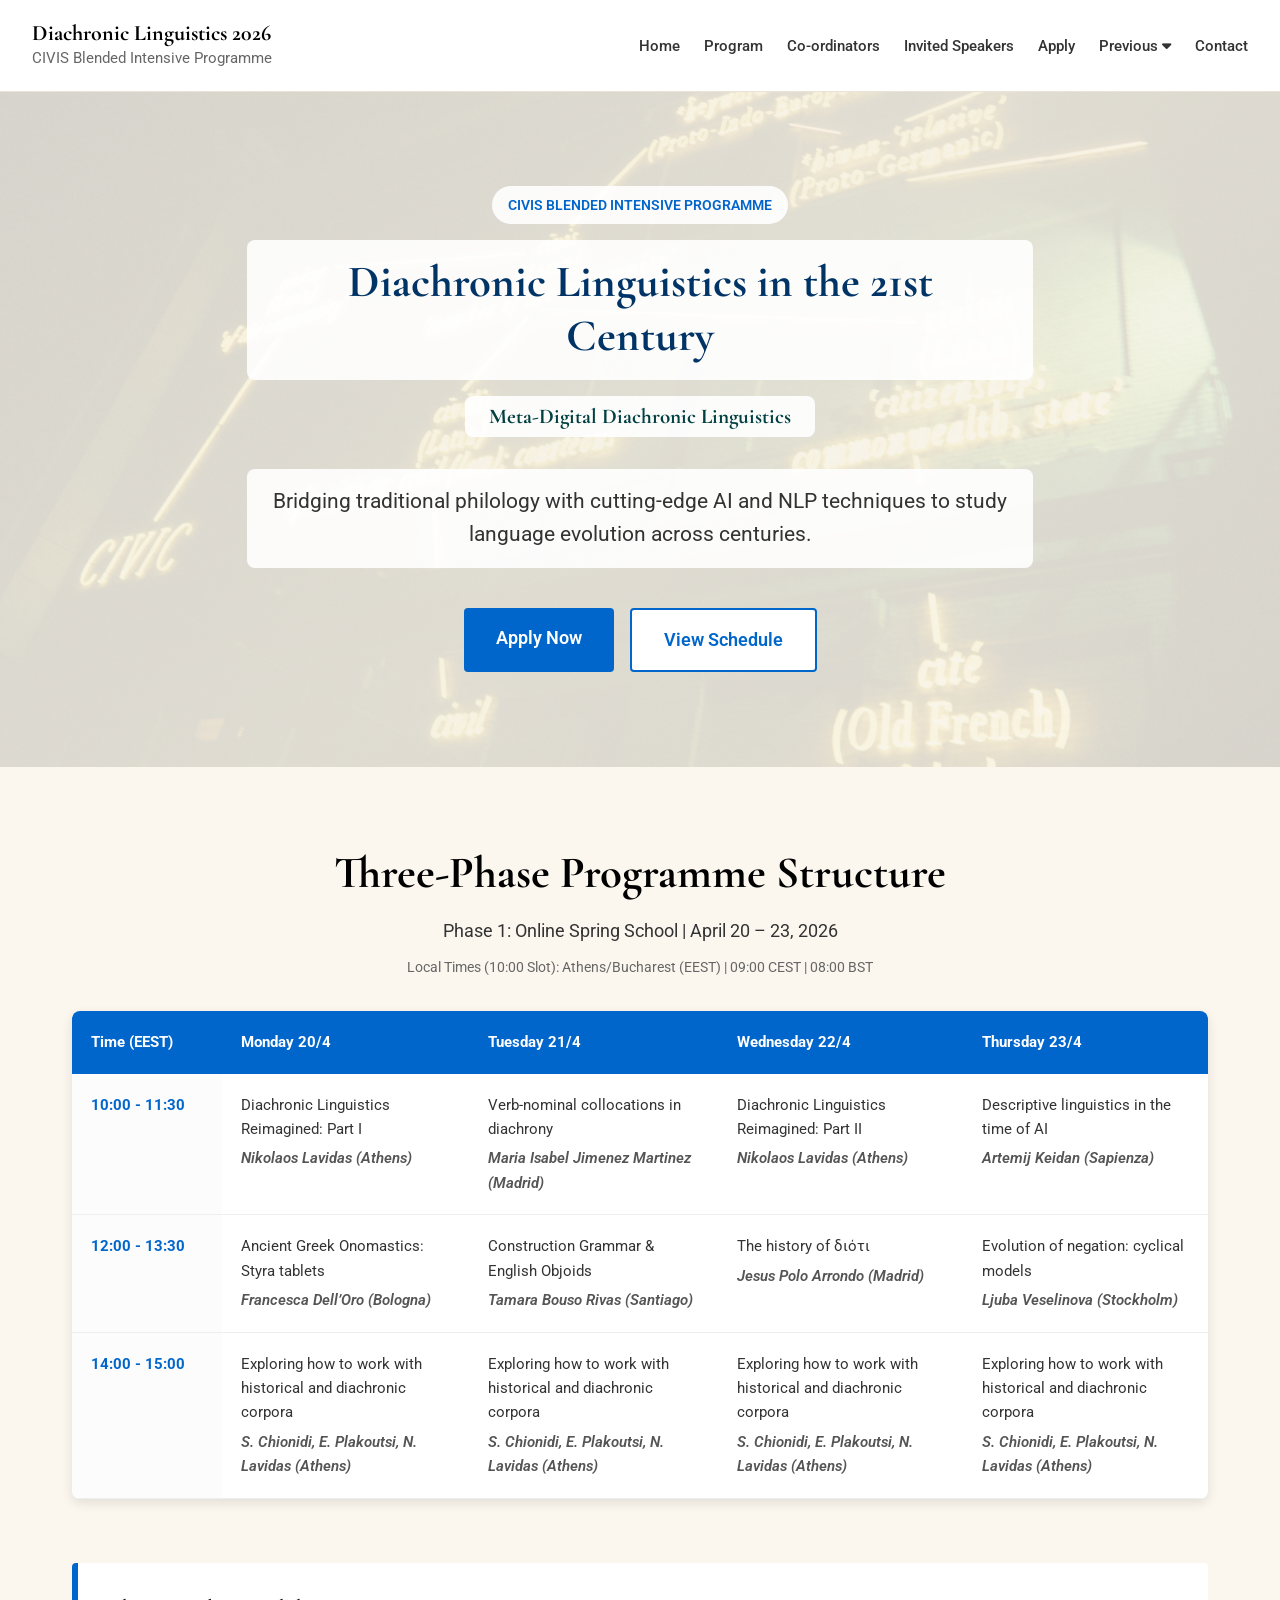
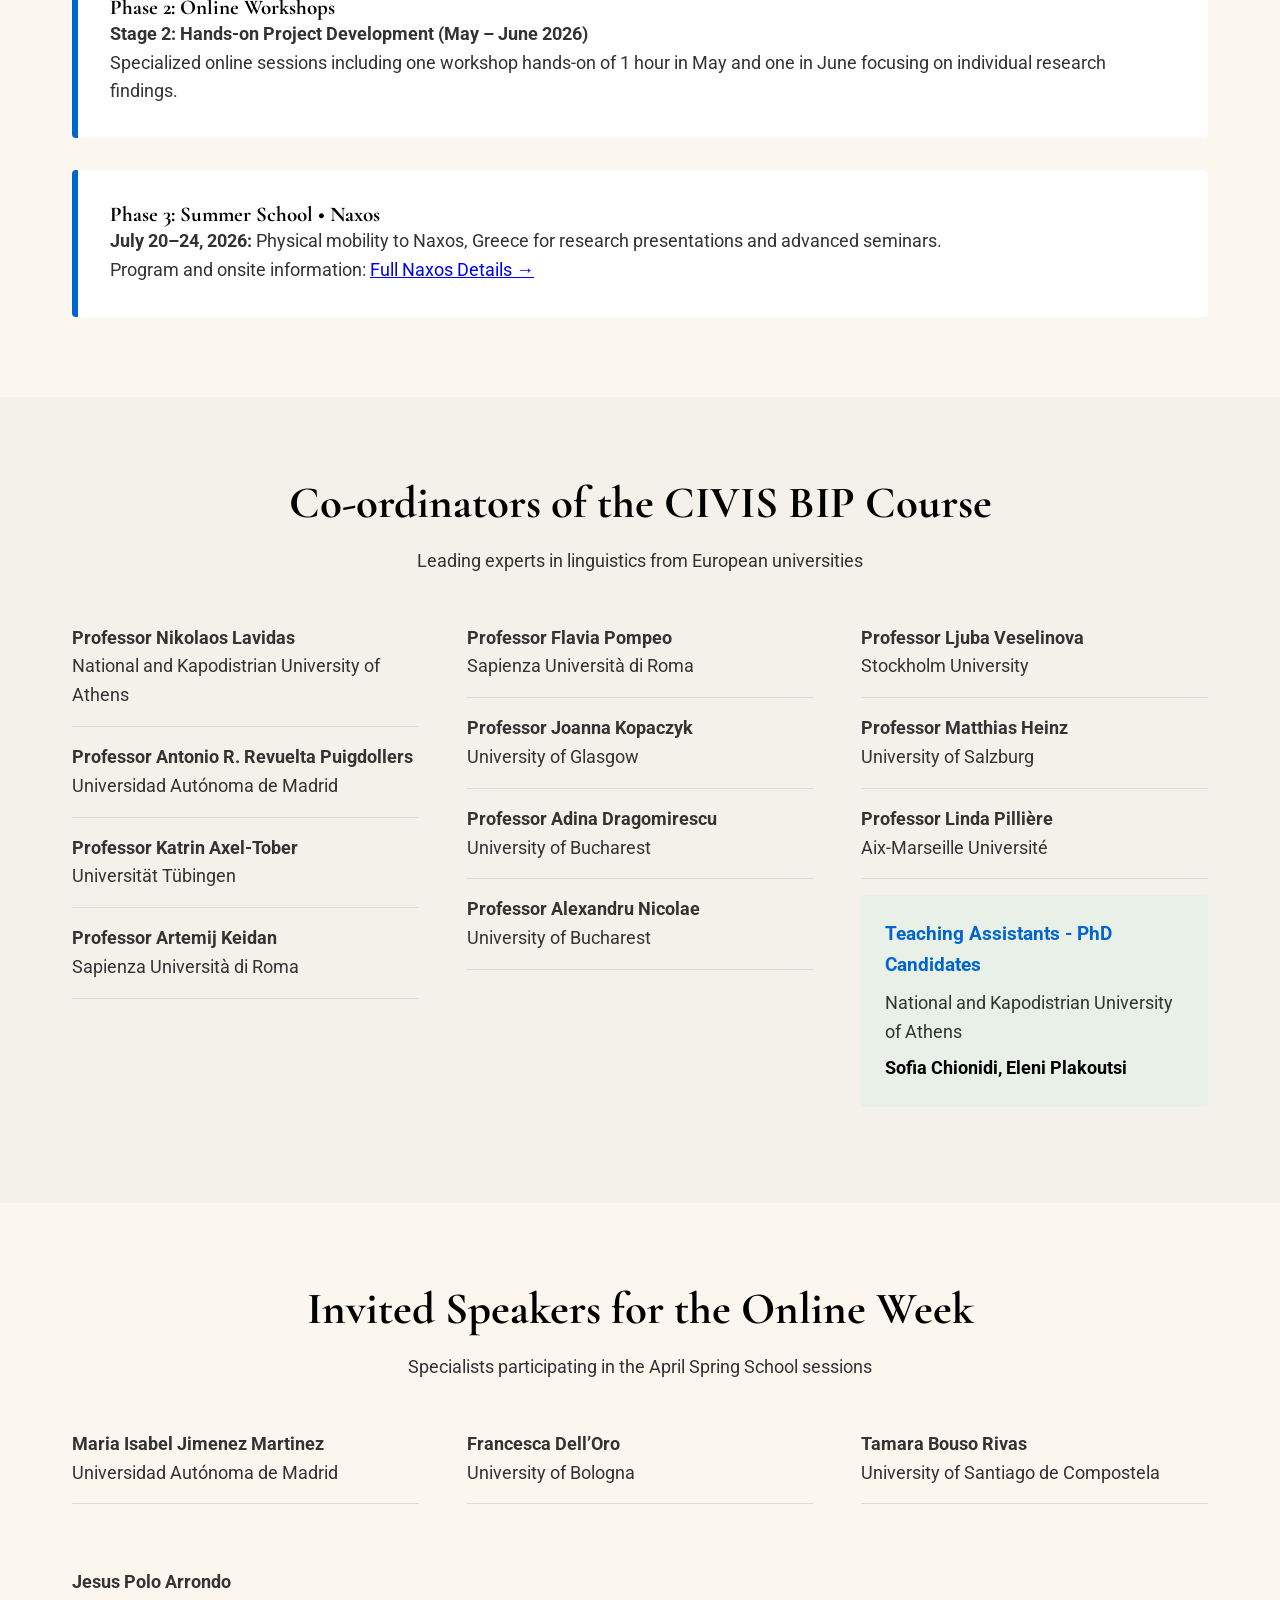
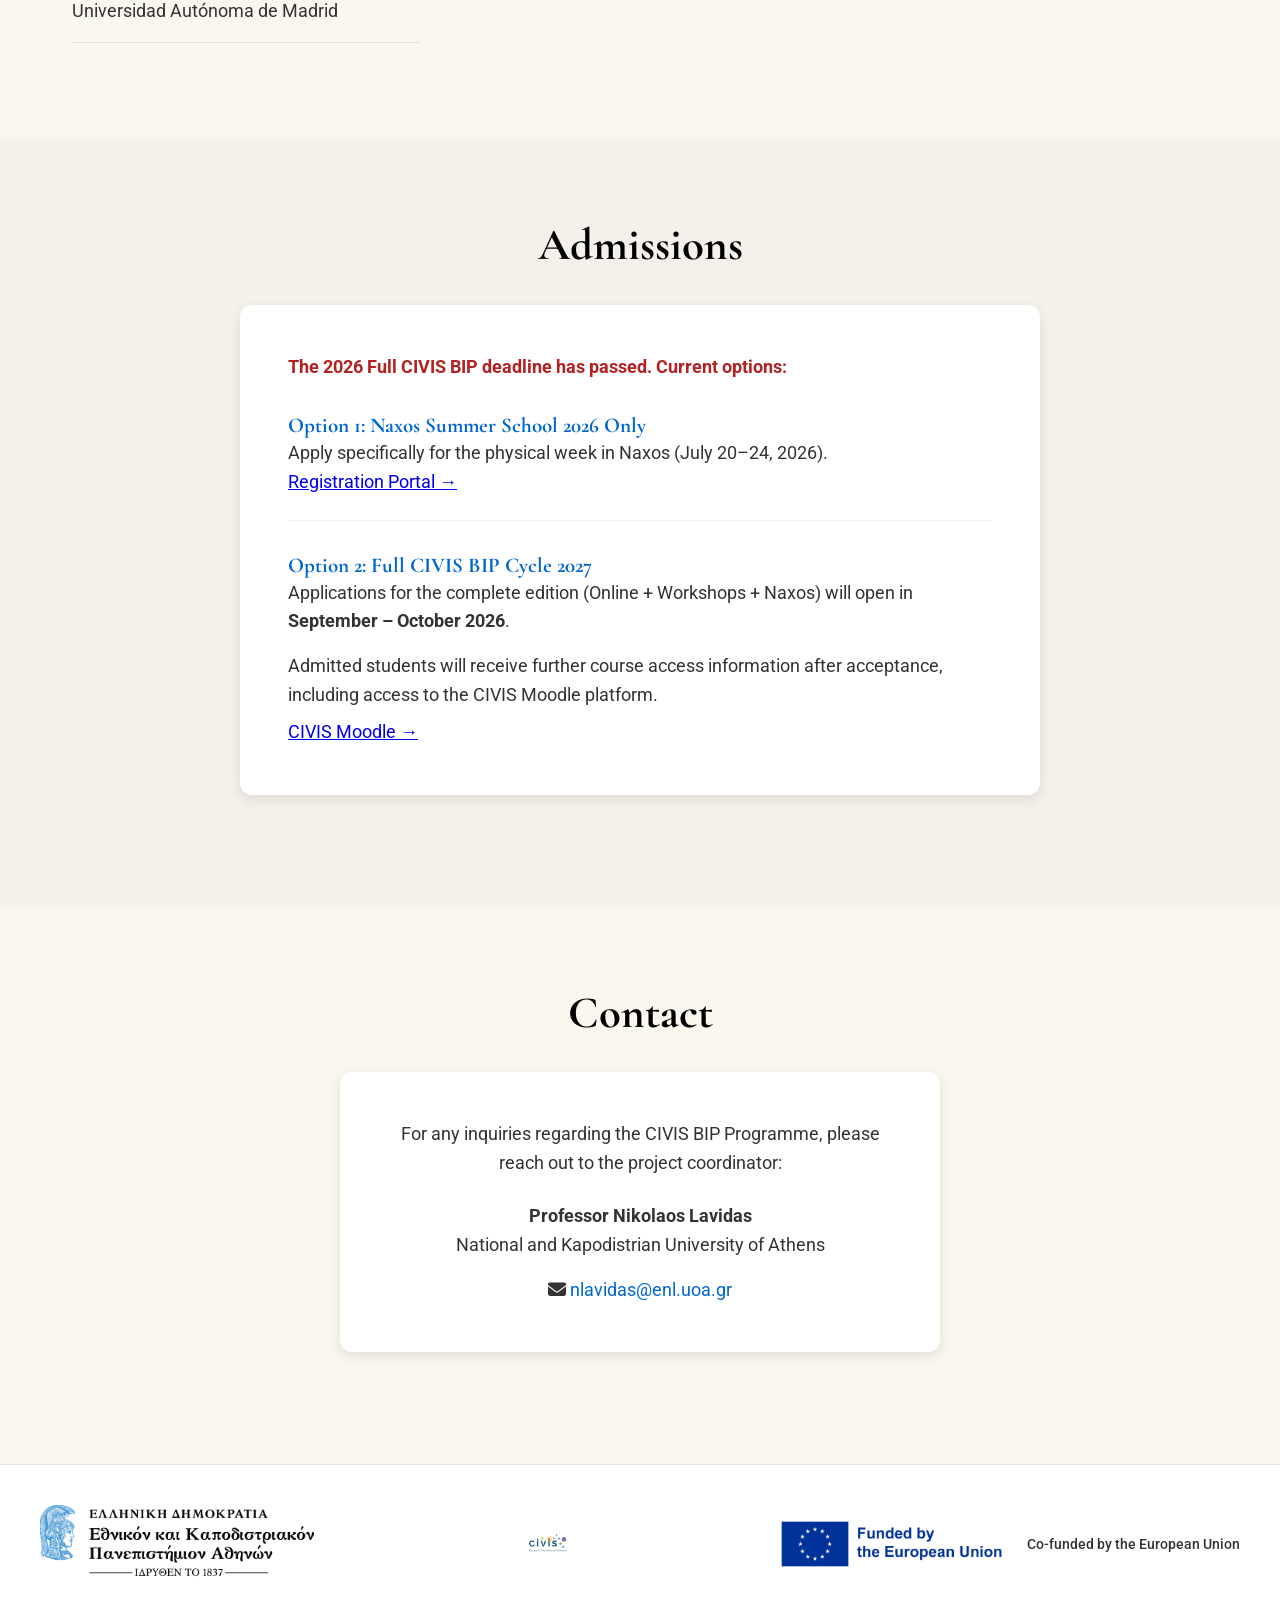
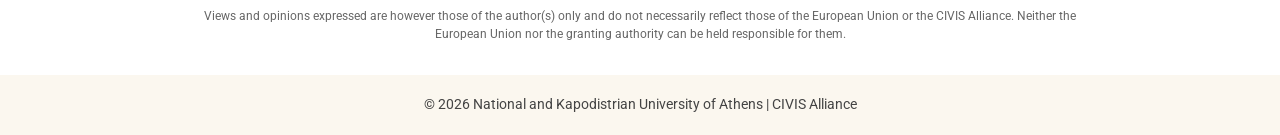
==== index.html @ 3698042f "Remove duplicate EU disclaimer and footer Removed duplicate EU disclaimer and footer from index.html" ====
<!DOCTYPE html>
<html lang="en">

<head>
    <meta charset="UTF-8">
    <meta name="viewport" content="width=device-width, initial-scale=1.0">
    <meta name="description"
        content="CIVIS Blended Intensive Programme on Computational Historical Linguistics - Study language evolution with AI-powered analysis">
    <meta name="keywords"
        content="historical linguistics, computational linguistics, CIVIS, language evolution, AI, NLP">
    <meta name="author" content="National and Kapodistrian University of Athens">
    <title>CIVIS Diachronic Linguistics 2026 | Computational Historical Linguistics</title>

    <link rel="icon" type="image/jpg" href="assets/logos/athdgc-favicon.jpg">
    <link rel="icon" type="image/jpeg" href="assets/logos/athdgc-favicon.jpg?v=1">
    <link rel="apple-touch-icon" href="assets/logos/athdgc-favicon.jpg">

    <link rel="stylesheet" href="https://cdnjs.cloudflare.com/ajax/libs/font-awesome/6.4.0/css/all.min.css">
    <link
        href="https://fonts.googleapis.com/css2?family=Cormorant+Garamond:wght@400;600;700&family=Roboto:wght@300;400;500;700&display=swap"
        rel="stylesheet">

    <style>
        /* ==== Reset & Variables ==== */
        * {
            margin: 0;
            padding: 0;
            box-sizing: border-box;
        }

        :root {
            --black: #000000;
            --gray-dark: #333333;
            --gray: #666666;
            --bg-page: #fbf7ef;
            --bg-surface: #ffffff;
            --accent: #0066cc;
            --shadow: 0 4px 12px rgba(0, 0, 0, 0.1);
            --font-sans: 'Roboto', sans-serif;
            --font-serif: 'Cormorant Garamond', Georgia, serif;
        }

        html {
            scroll-behavior: smooth;
        }

        body {
            font-family: var(--font-sans);
            font-size: 18px;
            line-height: 1.6;
            color: var(--gray-dark);
            background-color: var(--bg-page);
        }

        h1,
        h2,
        h3,
        h4 {
            font-family: var(--font-serif);
            font-weight: 700;
            color: var(--black);
            line-height: 1.2;
        }

        h1 {
            font-size: 3.8rem;
            margin-bottom: 1.5rem;
        }

        h2 {
            font-size: 2.8rem;
            margin-bottom: 1rem;
        }

        .container {
            max-width: 1200px;
            margin: 0 auto;
            padding: 0 2rem;
        }

        .text-center {
            text-align: center;
        }

        .lead {
            font-size: 1.15rem;
        }

        /* ==== Navigation ==== */
        nav {
            background: var(--bg-surface);
            border-bottom: 1px solid #ebe3d6;
            position: sticky;
            top: 0;
            z-index: 1000;
        }

        .nav-container {
            max-width: 1400px;
            margin: 0 auto;
            padding: 1.25rem 2rem;
            display: flex;
            justify-content: space-between;
            align-items: center;
            gap: 2rem;
        }

        .nav-brand h1 {
            font-size: 1.375rem;
            margin: 0;
            font-weight: 700;
        }

        .nav-brand p {
            font-size: 0.95rem;
            color: var(--gray);
        }

        .nav-menu {
            display: flex;
            gap: 1.5rem;
            list-style: none;
            align-items: center;
            flex-wrap: wrap;
        }

        .nav-menu a {
            color: var(--gray-dark);
            font-weight: 500;
            font-size: 0.9375rem;
            text-decoration: none;
        }

        .nav-menu a:hover {
            color: var(--accent);
        }

        .dropdown {
            position: relative;
        }

        .dropdown-menu {
            display: none;
            position: absolute;
            top: 100%;
            left: 0;
            background: var(--bg-surface);
            box-shadow: var(--shadow);
            border: 1px solid #ebe3d6;
            padding: 0.5rem 0;
            min-width: 220px;
            z-index: 1001;
            list-style: none;
        }

        .dropdown:hover .dropdown-menu {
            display: block;
        }

        .dropdown-menu a {
            display: block;
            padding: 0.75rem 1rem;
            border-bottom: 1px solid #f0f0f0;
            font-size: 0.9rem;
        }

        /* ==== Hero ==== */
        .hero-large {
            position: relative;
            min-height: 75vh;
            background-image: url(assets/images/pexels-athena-3009971.jpg);
            background-size: cover;
            background-position: center;
            display: flex;
            align-items: center;
            justify-content: center;
        }

        .hero-overlay {
            position: absolute;
            top: 0;
            left: 0;
            right: 0;
            bottom: 0;
            background: linear-gradient(135deg, rgba(251, 247, 239, 0.85) 0%, rgba(246, 242, 232, 0.9) 50%, rgba(251, 247, 239, 0.85) 100%);
            display: flex;
            align-items: center;
            justify-content: center;
        }

        .hero-text {
            text-align: center;
            max-width: 850px;
            padding: 2rem;
        }

        .hero-badge {
            display: inline-block;
            background: rgba(255, 255, 255, 0.9);
            color: var(--accent);
            padding: 0.5rem 1rem;
            border-radius: 20px;
            font-weight: 600;
            margin-bottom: 1rem;
            text-transform: uppercase;
            font-size: 0.875rem;
        }

        /* ==== Program Table ==== */
        .program-table {
            width: 100%;
            border-collapse: collapse;
            margin-top: 2rem;
            background: white;
            border-radius: 8px;
            overflow: hidden;
            box-shadow: var(--shadow);
            font-size: 0.95rem;
        }

        .program-table th {
            background: var(--accent);
            color: white;
            padding: 1.2rem;
            text-align: left;
        }

        .program-table td {
            padding: 1.2rem;
            border-bottom: 1px solid #eee;
            vertical-align: top;
        }

        .time-col {
            font-weight: 700;
            width: 150px;
            color: var(--accent);
            background: #fcfcfc;
        }

        .slot-speaker {
            display: block;
            margin-top: 5px;
            font-weight: 600;
            color: #555;
            font-style: italic;
        }

        /* ==== Sections ==== */
        .content-section {
            padding: 5rem 0;
        }

        .bg-light {
            background: #f4f1ea;
        }

        .faculty-list {
            display: grid;
            grid-template-columns: repeat(3, 1fr);
            gap: 3rem;
            margin-top: 2rem;
        }

        .faculty-compact div {
            padding-bottom: 1rem;
            border-bottom: 1px solid #ddd;
            margin-bottom: 1rem;
        }

        /* ==== EU Footer Upgrade ==== */
        .eu-footer {
            border-top: 1px solid #e5e5e5;
            background: #ffffff;
            padding: 2.5rem 1rem 2rem;
            margin-top: 0;
        }

        .eu-footer-inner {
            max-width: 1200px;
            margin: 0 auto;
            display: flex;
            justify-content: space-between;
            align-items: center;
            gap: 2rem;
            flex-wrap: wrap;
        }

        .eu-left,
        .eu-center,
        .eu-right {
            display: flex;
            align-items: center;
            justify-content: center;
        }

        .eu-left img {
            height: 78px;
            width: auto;
            object-fit: contain;
        }

        .eu-center img {
            height: 58px;
            width: auto;
            object-fit: contain;
        }

        .eu-right {
            gap: 1rem;
        }

        .eu-right img {
            height: 52px;
            width: auto;
            object-fit: contain;
        }

        .eu-text {
            font-size: 0.85rem;
            color: #333;
            max-width: 280px;
            line-height: 1.4;
            font-weight: 500;
        }

        .eu-disclaimer {
            text-align: center;
            font-size: 0.75rem;
            color: #666;
            margin-top: 1.5rem;
            max-width: 920px;
            margin-left: auto;
            margin-right: auto;
            line-height: 1.5;
        }

        footer.site-footer {
            text-align: center;
            padding: 1.2rem;
            font-size: 0.85rem;
            color: #444;
            background: #fbf7ef;
        }

        .back-to-top {
            position: fixed;
            bottom: 2rem;
            right: 2rem;
            width: 50px;
            height: 50px;
            border-radius: 50%;
            background: var(--accent);
            color: white;
            border: none;
            cursor: pointer;
            display: none;
            align-items: center;
            justify-content: center;
            z-index: 1000;
            box-shadow: var(--shadow);
        }

        @media (max-width: 992px) {
            .faculty-list {
                grid-template-columns: 1fr;
            }

            .nav-container {
                flex-direction: column;
                align-items: flex-start;
            }

            .nav-menu {
                gap: 1rem;
            }
        }

        @media (max-width: 768px) {
            h1 {
                font-size: 2.5rem;
            }

            h2 {
                font-size: 2rem;
            }

            .program-table {
                font-size: 0.85rem;
                display: block;
                overflow-x: auto;
            }

            .hero-text div[style*="display: flex"] {
                flex-direction: column;
                align-items: center;
            }

            .eu-footer-inner {
                flex-direction: column;
                text-align: center;
            }

            .eu-right {
                flex-direction: column;
            }
        }
    </style>
</head>

<body>
    <nav>
        <div class="nav-container">
            <div class="nav-brand">
                <h1>Diachronic Linguistics 2026</h1>
                <p>CIVIS Blended Intensive Programme</p>
            </div>
            <ul class="nav-menu">
                <li><a href="#home">Home</a></li>
                <li><a href="#program">Program</a></li>
                <li><a href="#coordinators">Co-ordinators</a></li>
                <li><a href="#invited">Invited Speakers</a></li>
                <li><a href="#registration">Apply</a></li>
                <li class="dropdown">
                    <a href="#" class="dropdown-toggle" onclick="return false;">Previous <i class="fas fa-caret-down"></i></a>
                    <ul class="dropdown-menu">
                        <li><a href="https://conferences.uoa.gr/event/92/page/705-diachronic-linguistics-in-the-21st-century" target="_blank">2025 Programme</a></li>
                        <li><a href="https://conferences.uoa.gr/event/92/page/715-previous-years" target="_blank">Older Years (2024 & before)</a></li>
                    </ul>
                </li>
                <li><a href="#contact">Contact</a></li>
            </ul>
        </div>
    </nav>

    <section id="home" class="hero-large">
        <div class="hero-overlay">
            <div class="hero-text">
                <div class="hero-badge">CIVIS Blended Intensive Programme</div>
                <h2 style="color: #003366; margin-bottom: 1rem; font-weight: 700; background: rgba(255,255,255,0.9); padding: 1rem 2rem; border-radius: 8px; display: inline-block;">Diachronic Linguistics in the 21st Century</h2>
                <h3 style="color: #004040; margin-bottom: 2rem; background: rgba(255,255,255,0.9); padding: 0.5rem 1.5rem; border-radius: 8px; display: inline-block;">Meta-Digital Diachronic Linguistics</h3>
                <p style="font-size: 1.3rem; margin-bottom: 2.5rem; background: rgba(255,255,255,0.9); padding: 1rem; border-radius: 8px;">Bridging traditional philology with cutting-edge AI and NLP techniques to study language evolution across centuries.</p>
                <div style="display: flex; gap: 1rem; justify-content: center; flex-wrap: wrap;">
                    <a href="#registration" style="background: var(--accent); color:white; padding: 1rem 2rem; text-decoration:none; border-radius:4px; font-weight:600;">Apply Now</a>
                    <a href="#program" style="border: 2px solid var(--accent); color:var(--accent); padding: 1rem 2rem; text-decoration:none; border-radius:4px; font-weight:600; background: white;">View Schedule</a>
                </div>
            </div>
        </div>
    </section>

    <section id="program" class="content-section">
        <div class="container">
            <div class="text-center">
                <h2>Three-Phase Programme Structure</h2>
                <p class="lead">Phase 1: Online Spring School | April 20 – 23, 2026</p>
                <p style="font-size: 0.9rem; color: #666; margin-top: 10px;">Local Times (10:00 Slot): Athens/Bucharest (EEST) | 09:00 CEST | 08:00 BST</p>
            </div>

            <table class="program-table">
                <thead>
                    <tr>
                        <th>Time (EEST)</th>
                        <th>Monday 20/4</th>
                        <th>Tuesday 21/4</th>
                        <th>Wednesday 22/4</th>
                        <th>Thursday 23/4</th>
                    </tr>
                </thead>
                <tbody>
                    <tr>
                        <td class="time-col">10:00 - 11:30</td>
                        <td>Diachronic Linguistics Reimagined: Part I<span class="slot-speaker">Nikolaos Lavidas (Athens)</span></td>
                        <td>Verb-nominal collocations in diachrony<span class="slot-speaker">Maria Isabel Jimenez Martinez (Madrid)</span></td>
                        <td>Diachronic Linguistics Reimagined: Part II<span class="slot-speaker">Nikolaos Lavidas (Athens)</span></td>
                        <td>Descriptive linguistics in the time of AI<span class="slot-speaker">Artemij Keidan (Sapienza)</span></td>
                    </tr>
                    <tr>
                        <td class="time-col">12:00 - 13:30</td>
                        <td>Ancient Greek Onomastics: Styra tablets<span class="slot-speaker">Francesca Dell’Oro (Bologna)</span></td>
                        <td>Construction Grammar & English Objoids<span class="slot-speaker">Tamara Bouso Rivas (Santiago)</span></td>
                        <td>The history of διότι<span class="slot-speaker">Jesus Polo Arrondo (Madrid)</span></td>
                        <td>Evolution of negation: cyclical models<span class="slot-speaker">Ljuba Veselinova (Stockholm)</span></td>
                    </tr>
                    <tr>
                        <td class="time-col">14:00 - 15:00</td>
                        <td>Exploring how to work with historical and diachronic corpora<span class="slot-speaker">S. Chionidi, E. Plakoutsi, N. Lavidas (Athens)</span></td>
                        <td>Exploring how to work with historical and diachronic corpora<span class="slot-speaker">S. Chionidi, E. Plakoutsi, N. Lavidas (Athens)</span></td>
                        <td>Exploring how to work with historical and diachronic corpora<span class="slot-speaker">S. Chionidi, E. Plakoutsi, N. Lavidas (Athens)</span></td>
                        <td>Exploring how to work with historical and diachronic corpora<span class="slot-speaker">S. Chionidi, E. Plakoutsi, N. Lavidas (Athens)</span></td>
                    </tr>
                </tbody>
            </table>

            <div style="margin-top: 4rem; padding: 2rem; background: #fff; border-left: 6px solid var(--accent); border-radius: 4px;">
                <h3>Phase 2: Online Workshops</h3>
                <p><strong>Stage 2: Hands-on Project Development (May – June 2026)</strong></p>
                <p>Specialized online sessions including one workshop hands-on of 1 hour in May and one in June focusing on individual research findings.</p>
            </div>

            <div style="margin-top: 2rem; padding: 2rem; background: #fff; border-left: 6px solid var(--accent); border-radius: 4px;">
                <h3>Phase 3: Summer School • Naxos</h3>
                <p><strong>July 20–24, 2026:</strong> Physical mobility to Naxos, Greece for research presentations and advanced seminars.</p>
                <p>Program and onsite information: <a href="https://athdgc.github.io/naxos-summer-school-2026/" target="_blank">Full Naxos Details &rarr;</a></p>
            </div>
        </div>
    </section>

    <section id="coordinators" class="content-section bg-light">
        <div class="container">
            <div class="text-center" style="margin-bottom: 3rem;">
                <h2>Co-ordinators of the CIVIS BIP Course</h2>
                <p>Leading experts in linguistics from European universities</p>
            </div>

            <div class="faculty-list">
                <div class="faculty-compact">
                    <div><strong>Professor Nikolaos Lavidas</strong><p>National and Kapodistrian University of Athens</p></div>
                    <div><strong>Professor Antonio R. Revuelta Puigdollers</strong><p>Universidad Autónoma de Madrid</p></div>
                    <div><strong>Professor Katrin Axel-Tober</strong><p>Universität Tübingen</p></div>
                    <div><strong>Professor Artemij Keidan</strong><p>Sapienza Università di Roma</p></div>
                </div>
                <div class="faculty-compact">
                    <div><strong>Professor Flavia Pompeo</strong><p>Sapienza Università di Roma</p></div>
                    <div><strong>Professor Joanna Kopaczyk</strong><p>University of Glasgow</p></div>
                    <div><strong>Professor Adina Dragomirescu</strong><p>University of Bucharest</p></div>
                    <div><strong>Professor Alexandru Nicolae</strong><p>University of Bucharest</p></div>
                </div>
                <div class="faculty-compact">
                    <div><strong>Professor Ljuba Veselinova</strong><p>Stockholm University</p></div>
                    <div><strong>Professor Matthias Heinz</strong><p>University of Salzburg</p></div>
                    <div><strong>Professor Linda Pillière</strong><p>Aix-Marseille Université</p></div>
                    <div style="border:none; background:#e9f0e8; padding:1.5rem; border-radius:4px;">
                        <strong style="font-size: 1.2rem; color: var(--accent); display: block; margin-bottom: 0.5rem;">Teaching Assistants - PhD Candidates</strong>
                        <p style="margin-bottom: 0.5rem;">National and Kapodistrian University of Athens</p>
                        <strong style="font-size: 1.1rem; color: var(--black);">Sofia Chionidi, Eleni Plakoutsi</strong>
                    </div>
                </div>
            </div>
        </div>
    </section>

    <section id="invited" class="content-section">
        <div class="container">
            <div class="text-center" style="margin-bottom: 3rem;">
                <h2>Invited Speakers for the Online Week</h2>
                <p>Specialists participating in the April Spring School sessions</p>
            </div>
            <div class="faculty-list">
                <div class="faculty-compact">
                    <div><strong>Maria Isabel Jimenez Martinez</strong><p>Universidad Autónoma de Madrid</p></div>
                </div>
                <div class="faculty-compact">
                    <div><strong>Francesca Dell’Oro</strong><p>University of Bologna</p></div>
                </div>
                <div class="faculty-compact">
                    <div><strong>Tamara Bouso Rivas</strong><p>University of Santiago de Compostela</p></div>
                </div>
                <div class="faculty-compact">
                    <div><strong>Jesus Polo Arrondo</strong><p>Universidad Autónoma de Madrid</p></div>
                </div>
            </div>
        </div>
    </section>

    <section id="registration" class="content-section bg-light">
        <div class="container text-center">
            <h2>Admissions</h2>
            <div style="background: white; padding: 3rem; border-radius: 12px; max-width: 800px; margin: 2rem auto; text-align: left; box-shadow: var(--shadow);">
                <p style="color: #b22222; font-weight: 700; margin-bottom: 2rem;">The 2026 Full CIVIS BIP deadline has passed. Current options:</p>
                <div style="margin-bottom: 2rem; border-bottom: 1px solid #eee; padding-bottom: 1.5rem;">
                    <h3 style="color: var(--accent);">Option 1: Naxos Summer School 2026 Only</h3>
                    <p>Apply specifically for the physical week in Naxos (July 20–24, 2026).</p>
                    <a href="https://athdgc.github.io/naxos-summer-school-2026/" target="_blank">Registration Portal &rarr;</a>
                </div>
                <div>
                    <h3 style="color: var(--accent);">Option 2: Full CIVIS BIP Cycle 2027</h3>
                    <p>Applications for the complete edition (Online + Workshops + Naxos) will open in <strong>September – October 2026</strong>.</p>
                    <p style="margin-top: 1rem;">Admitted students will receive further course access information after acceptance, including access to the CIVIS Moodle platform.</p>
                    <p style="margin-top: 0.5rem;">
                        <a href="https://moodle.civis.eu/login/index.php" target="_blank" rel="noopener noreferrer">CIVIS Moodle &rarr;</a>
                    </p>
                </div>
            </div>
        </div>
    </section>

    <section id="contact" class="content-section">
        <div class="container text-center">
            <h2>Contact</h2>
            <div style="background: white; padding: 3rem; border-radius: 12px; max-width: 600px; margin: 2rem auto; box-shadow: var(--shadow);">
                <p>For any inquiries regarding the CIVIS BIP Programme, please reach out to the project coordinator:</p>
                <div style="margin-top: 1.5rem;">
                    <strong>Professor Nikolaos Lavidas</strong>
                    <p>National and Kapodistrian University of Athens</p>
                    <p style="margin-top: 1rem;"><i class="fas fa-envelope"></i> <a href="mailto:nlavidas@enl.uoa.gr" style="color: var(--accent); text-decoration: none;">nlavidas@enl.uoa.gr</a></p>
                </div>
            </div>
        </div>
    </section>

    <section class="eu-footer">

    <div class="eu-footer-inner">

        <!-- LEFT: NKUA -->
        <div class="eu-left">
            <img src="assets/logo_ekpa_new.png" alt="National and Kapodistrian University of Athens">
        </div>

        <!-- CENTER: CIVIS -->
        <div class="eu-center">
            <img src="assets/civis.png" alt="CIVIS Alliance">
        </div>

        <!-- RIGHT: EU -->
        <div class="eu-right">
            <img src="assets/funded%20by%20EU.png" alt="European Union">
            <div class="eu-text">
                Co-funded by the European Union
            </div>
        </div>

    </div>


        <div class="eu-disclaimer">
            Views and opinions expressed are however those of the author(s) only and do not necessarily reflect those of the European Union or the CIVIS Alliance. Neither the European Union nor the granting authority can be held responsible for them.
        </div>
    </section>

    <footer class="site-footer">
        <p>&copy; 2026 National and Kapodistrian University of Athens | CIVIS Alliance</p>
    </footer>

    <button id="back-to-top" class="back-to-top" aria-label="Back to top">
        <i class="fas fa-arrow-up"></i>
    </button>

    <script>
        window.addEventListener('scroll', () => {
            const btn = document.getElementById('back-to-top');
            btn.style.display = window.pageYOffset > 400 ? 'flex' : 'none';
        });

        document.getElementById('back-to-top').addEventListener('click', () =>
            window.scrollTo({ top: 0, behavior: 'smooth' })
        );
    </script>
</body>

</html>
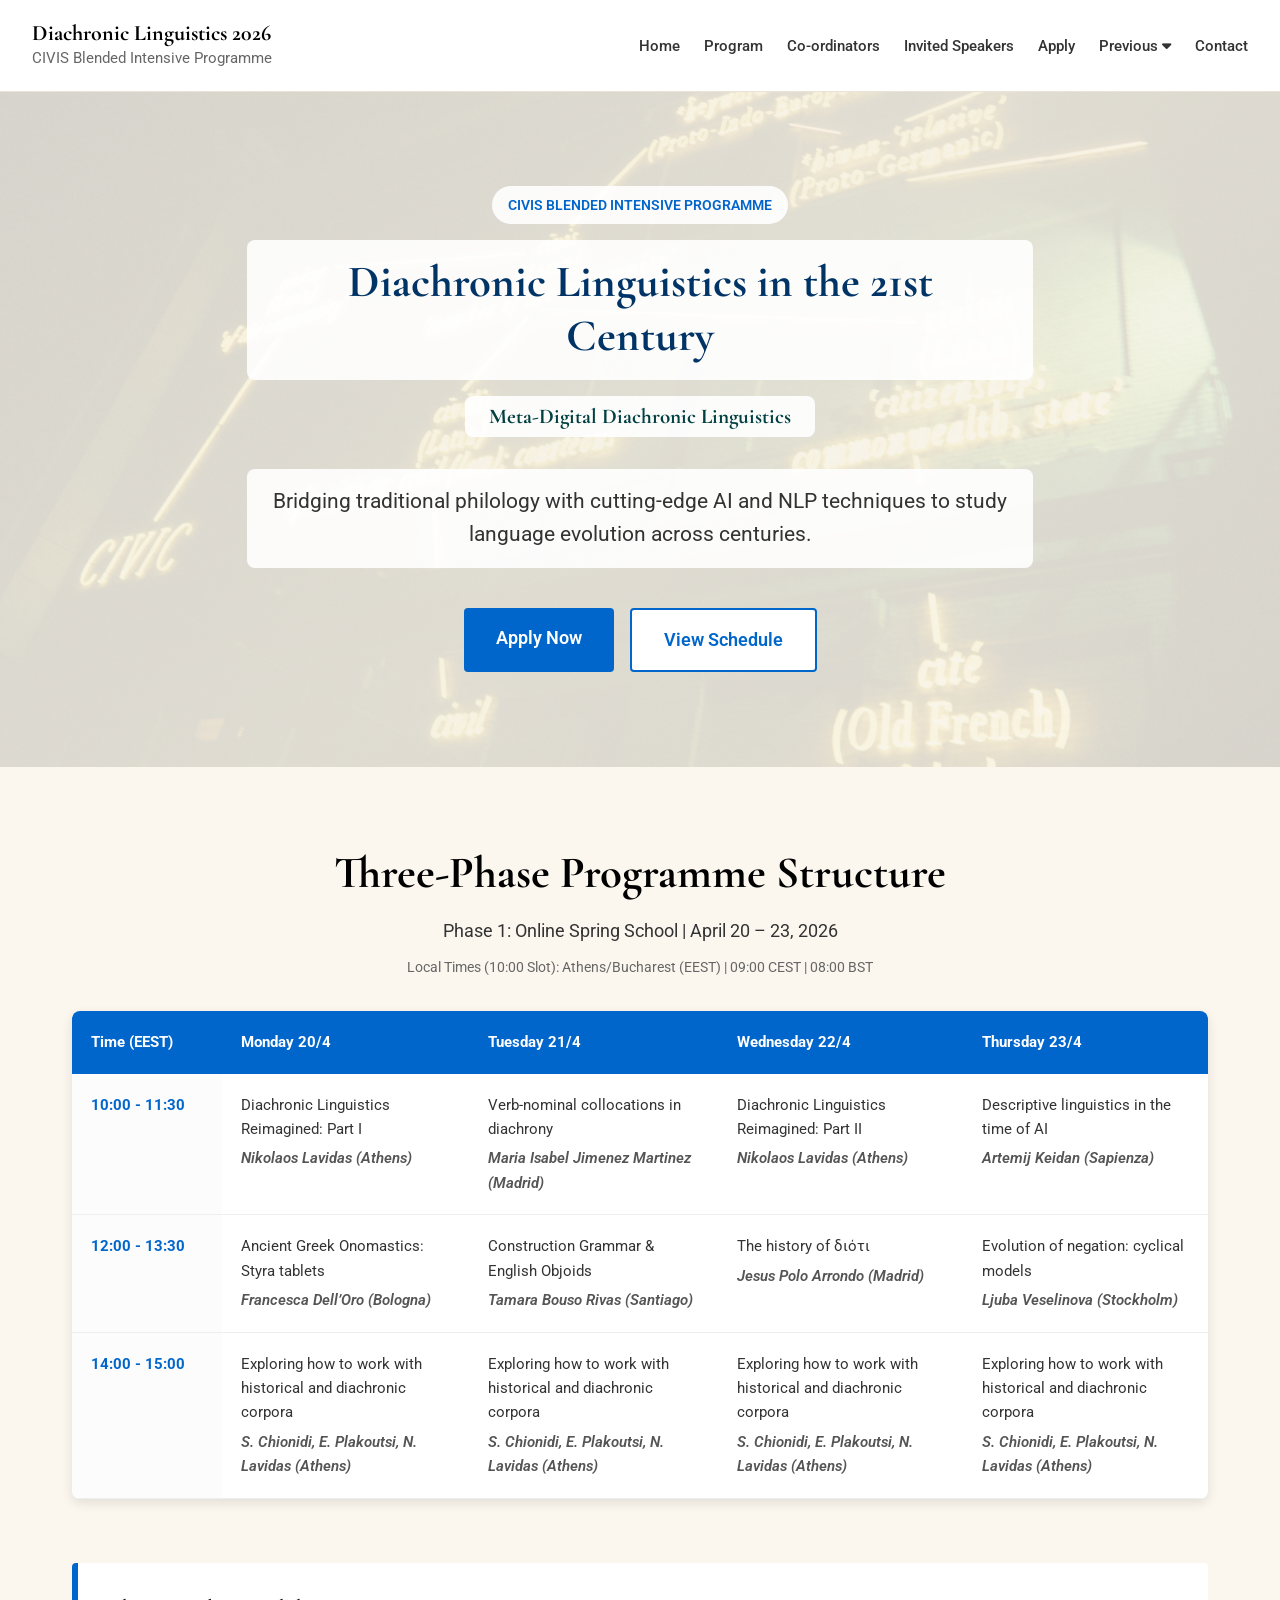
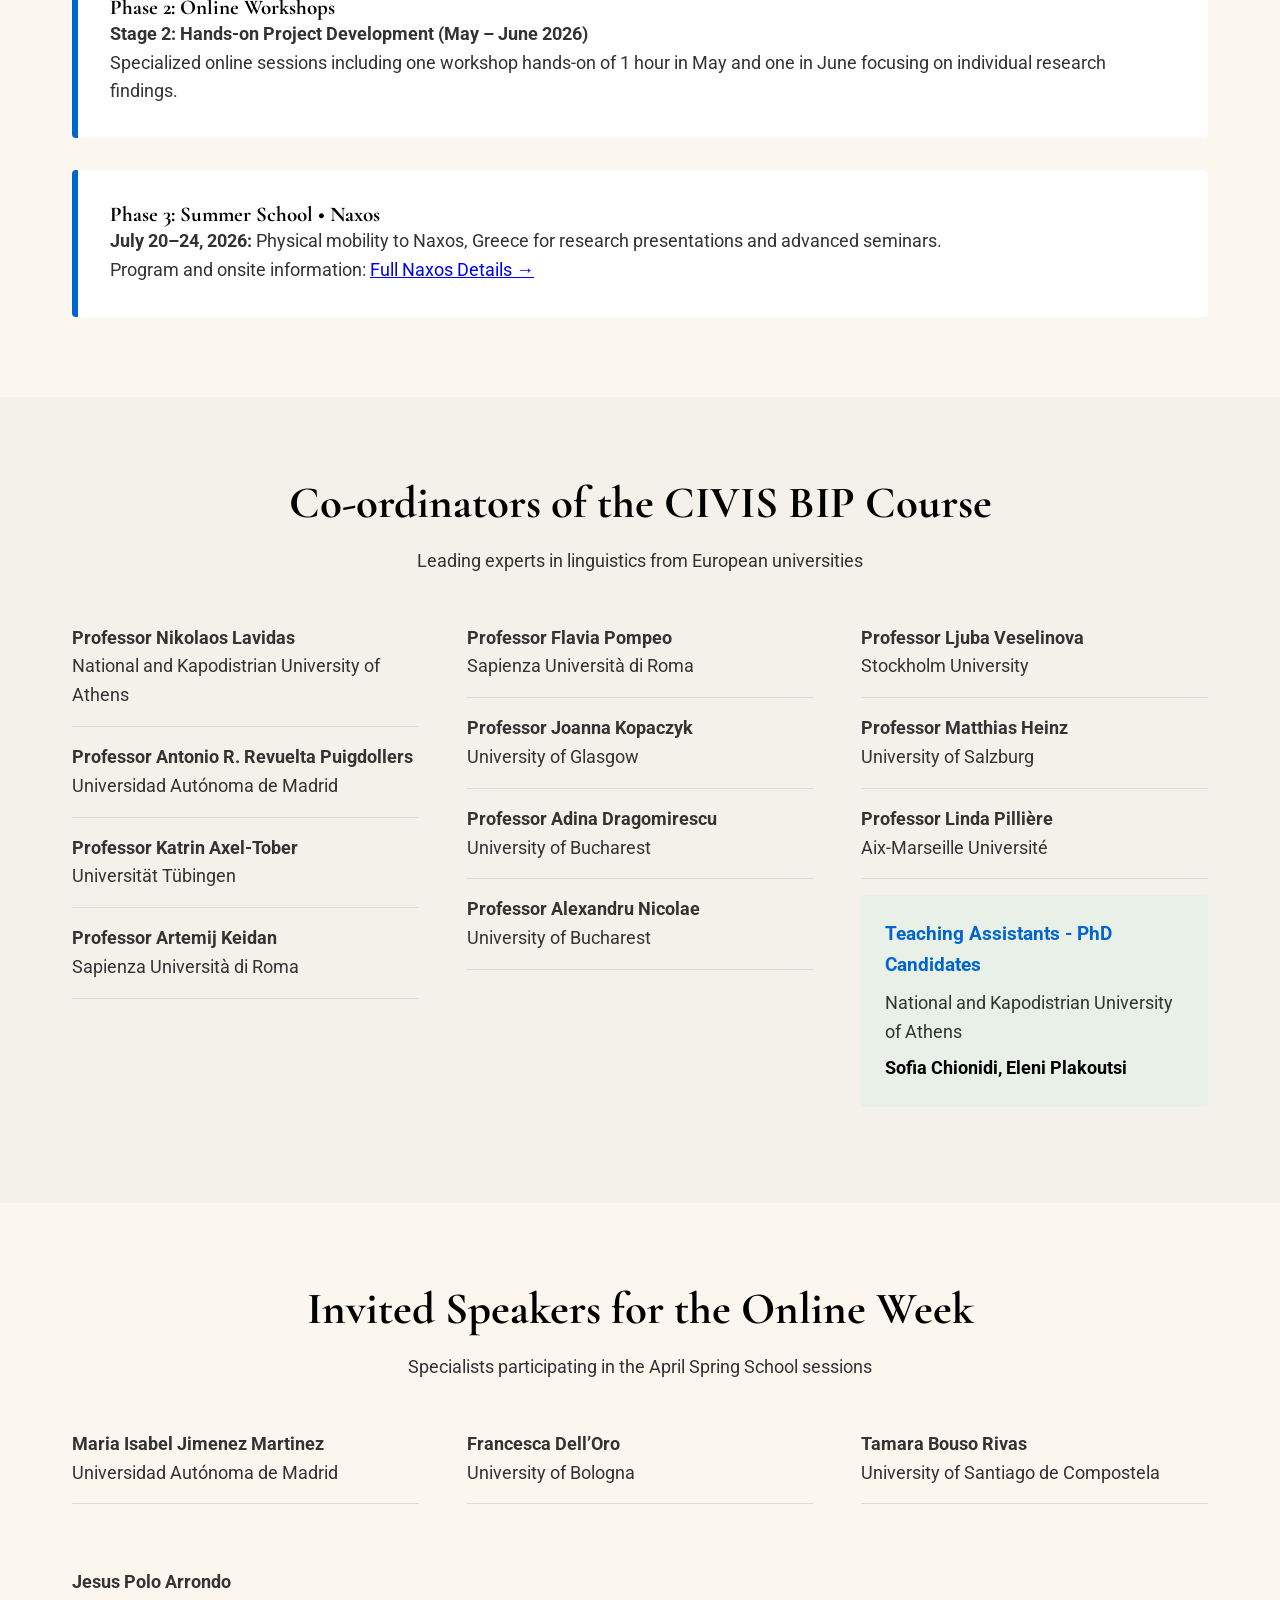
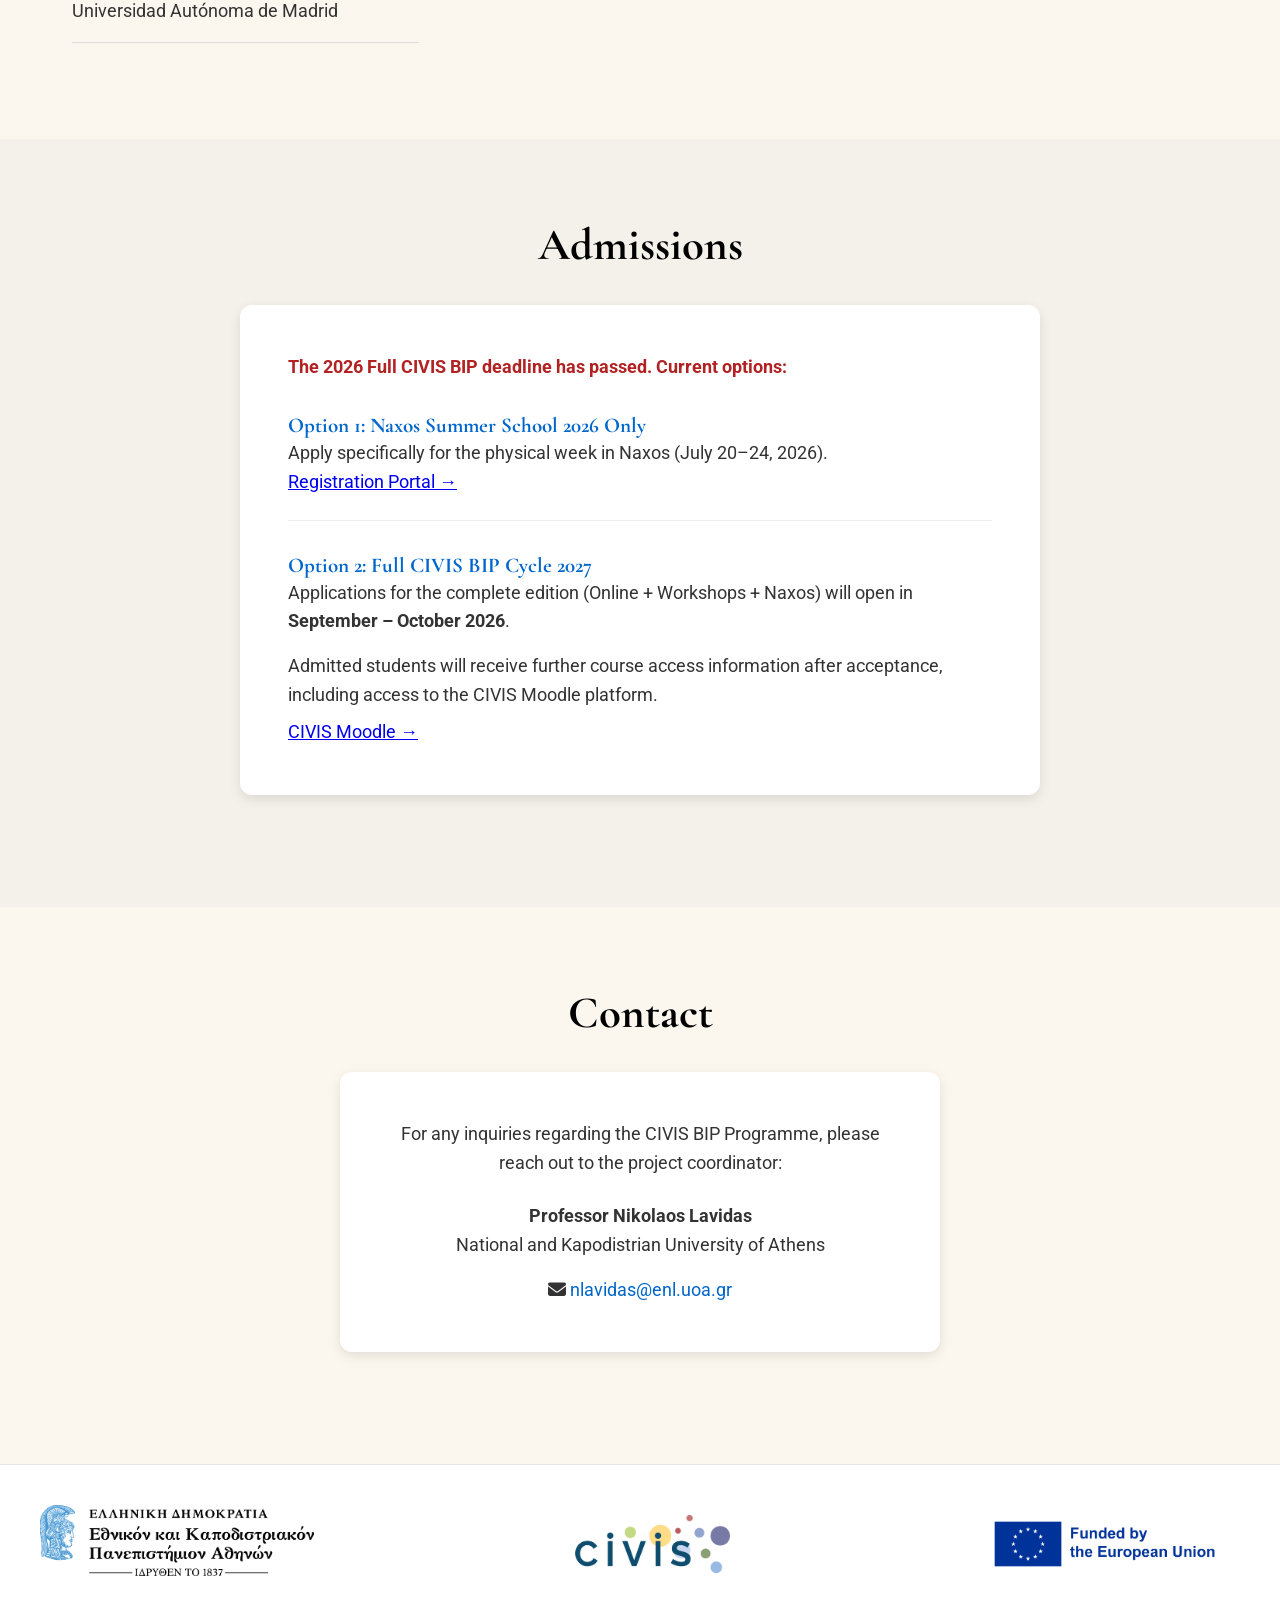
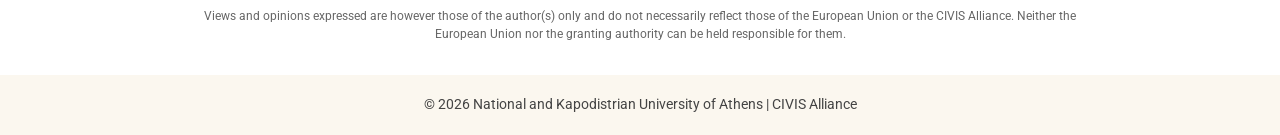
==== commit 7715e00b: "Replace CIVIS image with a resized version" ====
--- a/index.html
+++ b/index.html
@@ -609,14 +609,13 @@
 
         <!-- CENTER: CIVIS -->
         <div class="eu-center">
-            <img src="assets/civis.png" alt="CIVIS Alliance">
+            <img src="assets/civis-light-1-1600x1600-resize.png" alt="CIVIS Alliance">
         </div>
 
         <!-- RIGHT: EU -->
         <div class="eu-right">
             <img src="assets/funded%20by%20EU.png" alt="European Union">
             <div class="eu-text">
-                Co-funded by the European Union
             </div>
         </div>
 
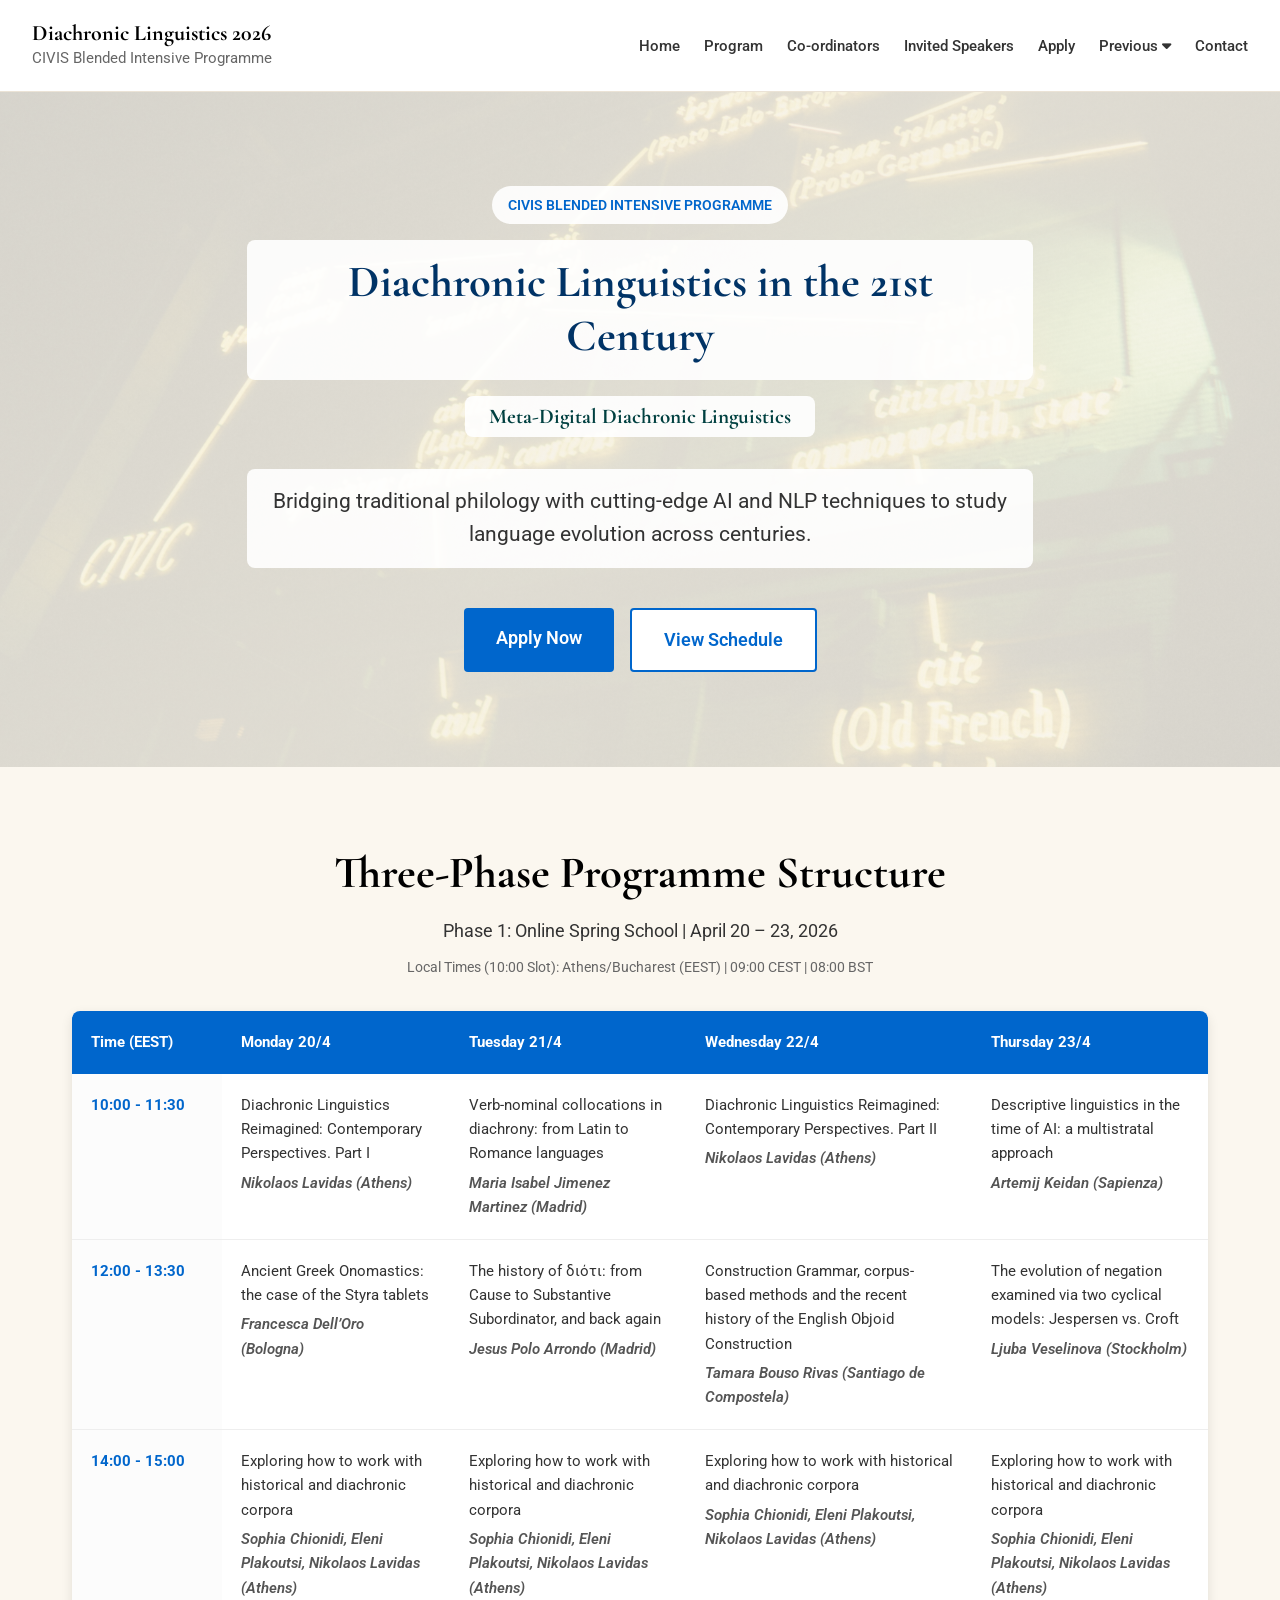
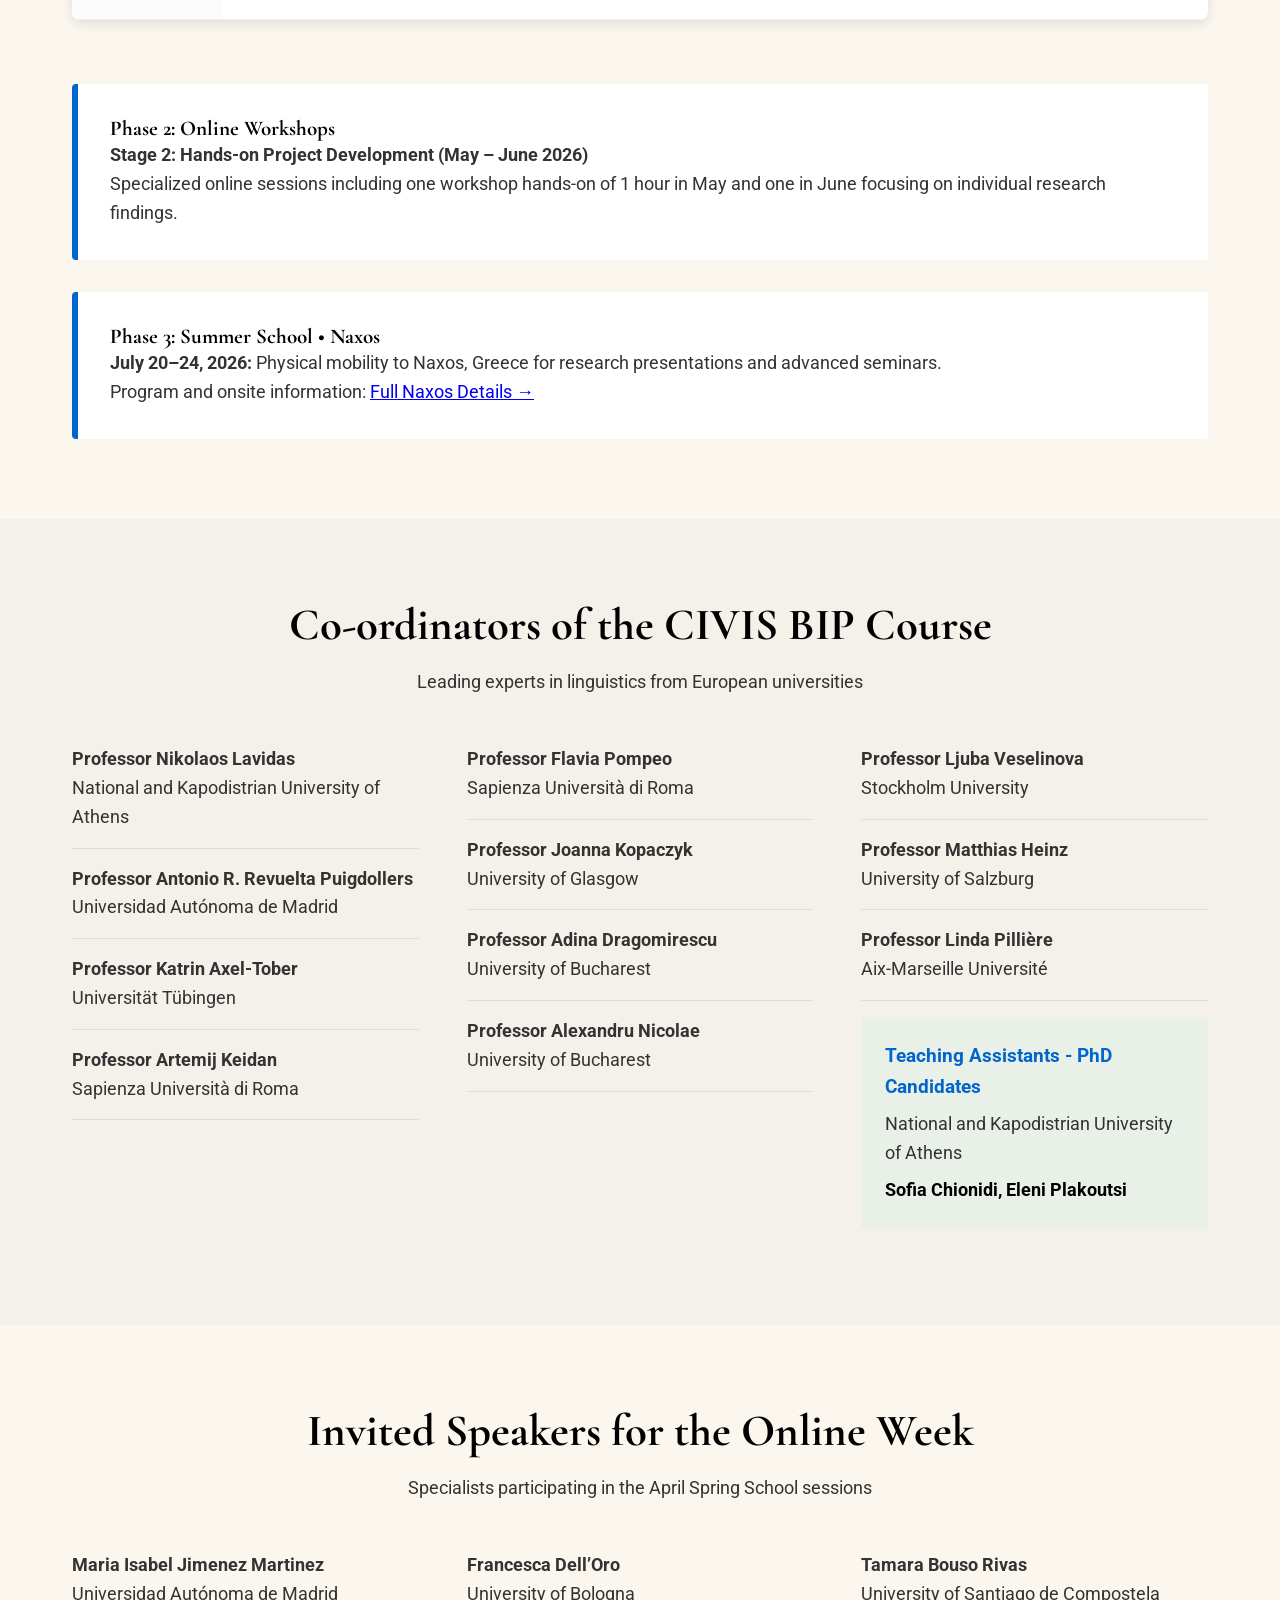
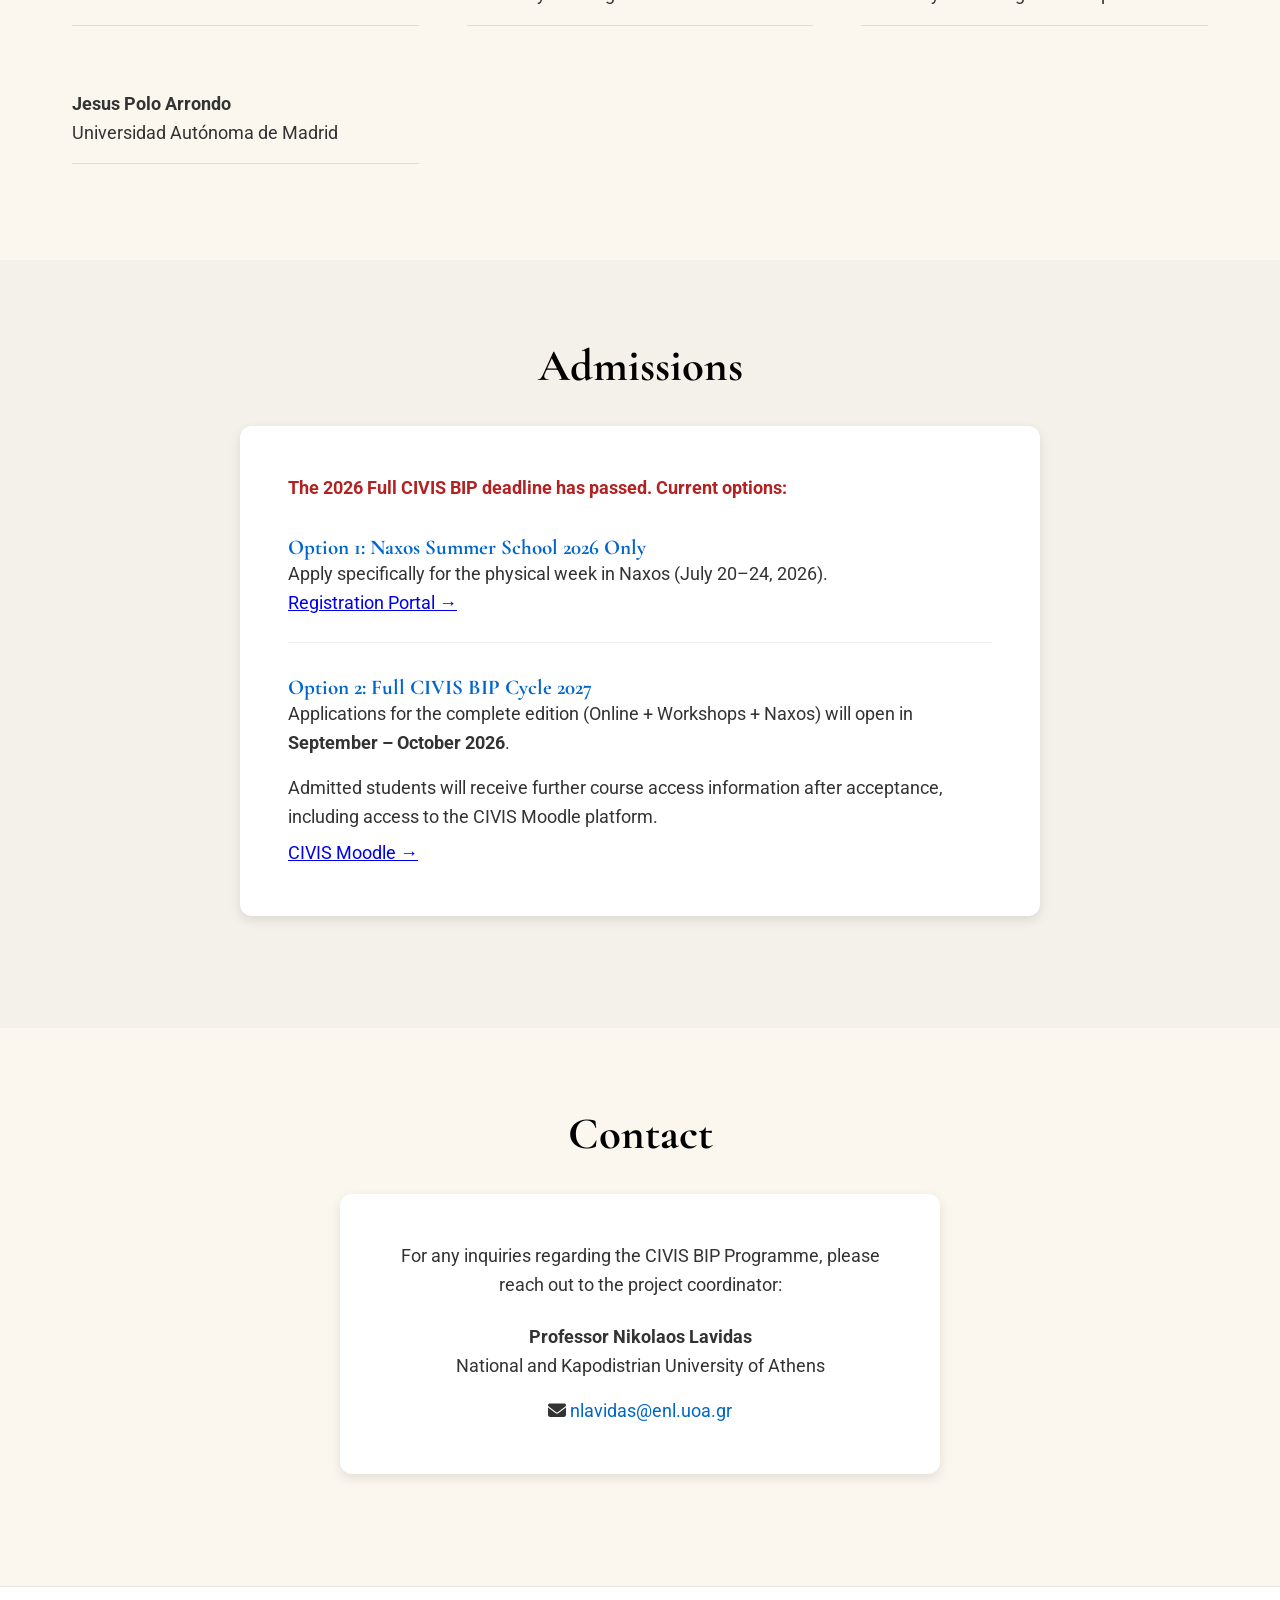
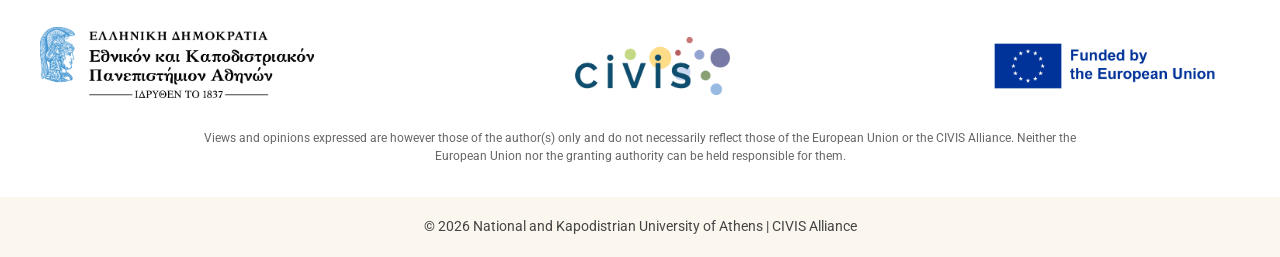
==== commit 64ceeeed: "Update index.html" ====
--- a/index.html
+++ b/index.html
@@ -469,24 +469,24 @@
                 <tbody>
                     <tr>
                         <td class="time-col">10:00 - 11:30</td>
-                        <td>Diachronic Linguistics Reimagined: Part I<span class="slot-speaker">Nikolaos Lavidas (Athens)</span></td>
-                        <td>Verb-nominal collocations in diachrony<span class="slot-speaker">Maria Isabel Jimenez Martinez (Madrid)</span></td>
-                        <td>Diachronic Linguistics Reimagined: Part II<span class="slot-speaker">Nikolaos Lavidas (Athens)</span></td>
-                        <td>Descriptive linguistics in the time of AI<span class="slot-speaker">Artemij Keidan (Sapienza)</span></td>
+                        <td>Diachronic Linguistics Reimagined: Contemporary Perspectives. Part I<span class="slot-speaker">Nikolaos Lavidas (Athens)</span></td>
+                        <td>Verb-nominal collocations in diachrony: from Latin to Romance languages<span class="slot-speaker">Maria Isabel Jimenez Martinez (Madrid)</span></td>
+                        <td>Diachronic Linguistics Reimagined: Contemporary Perspectives. Part II<span class="slot-speaker">Nikolaos Lavidas (Athens)</span></td>
+                        <td>Descriptive linguistics in the time of AI: a multistratal approach<span class="slot-speaker">Artemij Keidan (Sapienza)</span></td>
                     </tr>
                     <tr>
                         <td class="time-col">12:00 - 13:30</td>
-                        <td>Ancient Greek Onomastics: Styra tablets<span class="slot-speaker">Francesca Dell’Oro (Bologna)</span></td>
-                        <td>Construction Grammar & English Objoids<span class="slot-speaker">Tamara Bouso Rivas (Santiago)</span></td>
-                        <td>The history of διότι<span class="slot-speaker">Jesus Polo Arrondo (Madrid)</span></td>
-                        <td>Evolution of negation: cyclical models<span class="slot-speaker">Ljuba Veselinova (Stockholm)</span></td>
+                        <td>Ancient Greek Onomastics: the case of the Styra tablets<span class="slot-speaker">Francesca Dell’Oro (Bologna)</span></td>
+                        <td>The history of διότι: from Cause to Substantive Subordinator, and back again<span class="slot-speaker">Jesus Polo Arrondo (Madrid)</span></td>
+                        <td>Construction Grammar, corpus-based methods and the recent history of the English Objoid Construction<span class="slot-speaker">Tamara Bouso Rivas (Santiago de Compostela)</span></td>
+                        <td>The evolution of negation examined via two cyclical models: Jespersen vs. Croft<span class="slot-speaker">Ljuba Veselinova (Stockholm)</span></td>
                     </tr>
                     <tr>
                         <td class="time-col">14:00 - 15:00</td>
-                        <td>Exploring how to work with historical and diachronic corpora<span class="slot-speaker">S. Chionidi, E. Plakoutsi, N. Lavidas (Athens)</span></td>
-                        <td>Exploring how to work with historical and diachronic corpora<span class="slot-speaker">S. Chionidi, E. Plakoutsi, N. Lavidas (Athens)</span></td>
-                        <td>Exploring how to work with historical and diachronic corpora<span class="slot-speaker">S. Chionidi, E. Plakoutsi, N. Lavidas (Athens)</span></td>
-                        <td>Exploring how to work with historical and diachronic corpora<span class="slot-speaker">S. Chionidi, E. Plakoutsi, N. Lavidas (Athens)</span></td>
+                        <td>Exploring how to work with historical and diachronic corpora<span class="slot-speaker">Sophia Chionidi, Eleni Plakoutsi, Nikolaos Lavidas (Athens)</span></td>
+                        <td>Exploring how to work with historical and diachronic corpora<span class="slot-speaker">Sophia Chionidi, Eleni Plakoutsi, Nikolaos Lavidas (Athens)</span></td>
+                        <td>Exploring how to work with historical and diachronic corpora<span class="slot-speaker">Sophia Chionidi, Eleni Plakoutsi, Nikolaos Lavidas (Athens)</span></td>
+                        <td>Exploring how to work with historical and diachronic corpora<span class="slot-speaker">Sophia Chionidi, Eleni Plakoutsi, Nikolaos Lavidas (Athens)</span></td>
                     </tr>
                 </tbody>
             </table>
@@ -602,17 +602,14 @@
 
     <div class="eu-footer-inner">
 
-        <!-- LEFT: NKUA -->
         <div class="eu-left">
             <img src="assets/logo_ekpa_new.png" alt="National and Kapodistrian University of Athens">
         </div>
 
-        <!-- CENTER: CIVIS -->
         <div class="eu-center">
             <img src="assets/civis-light-1-1600x1600-resize.png" alt="CIVIS Alliance">
         </div>
 
-        <!-- RIGHT: EU -->
         <div class="eu-right">
             <img src="assets/funded%20by%20EU.png" alt="European Union">
             <div class="eu-text">
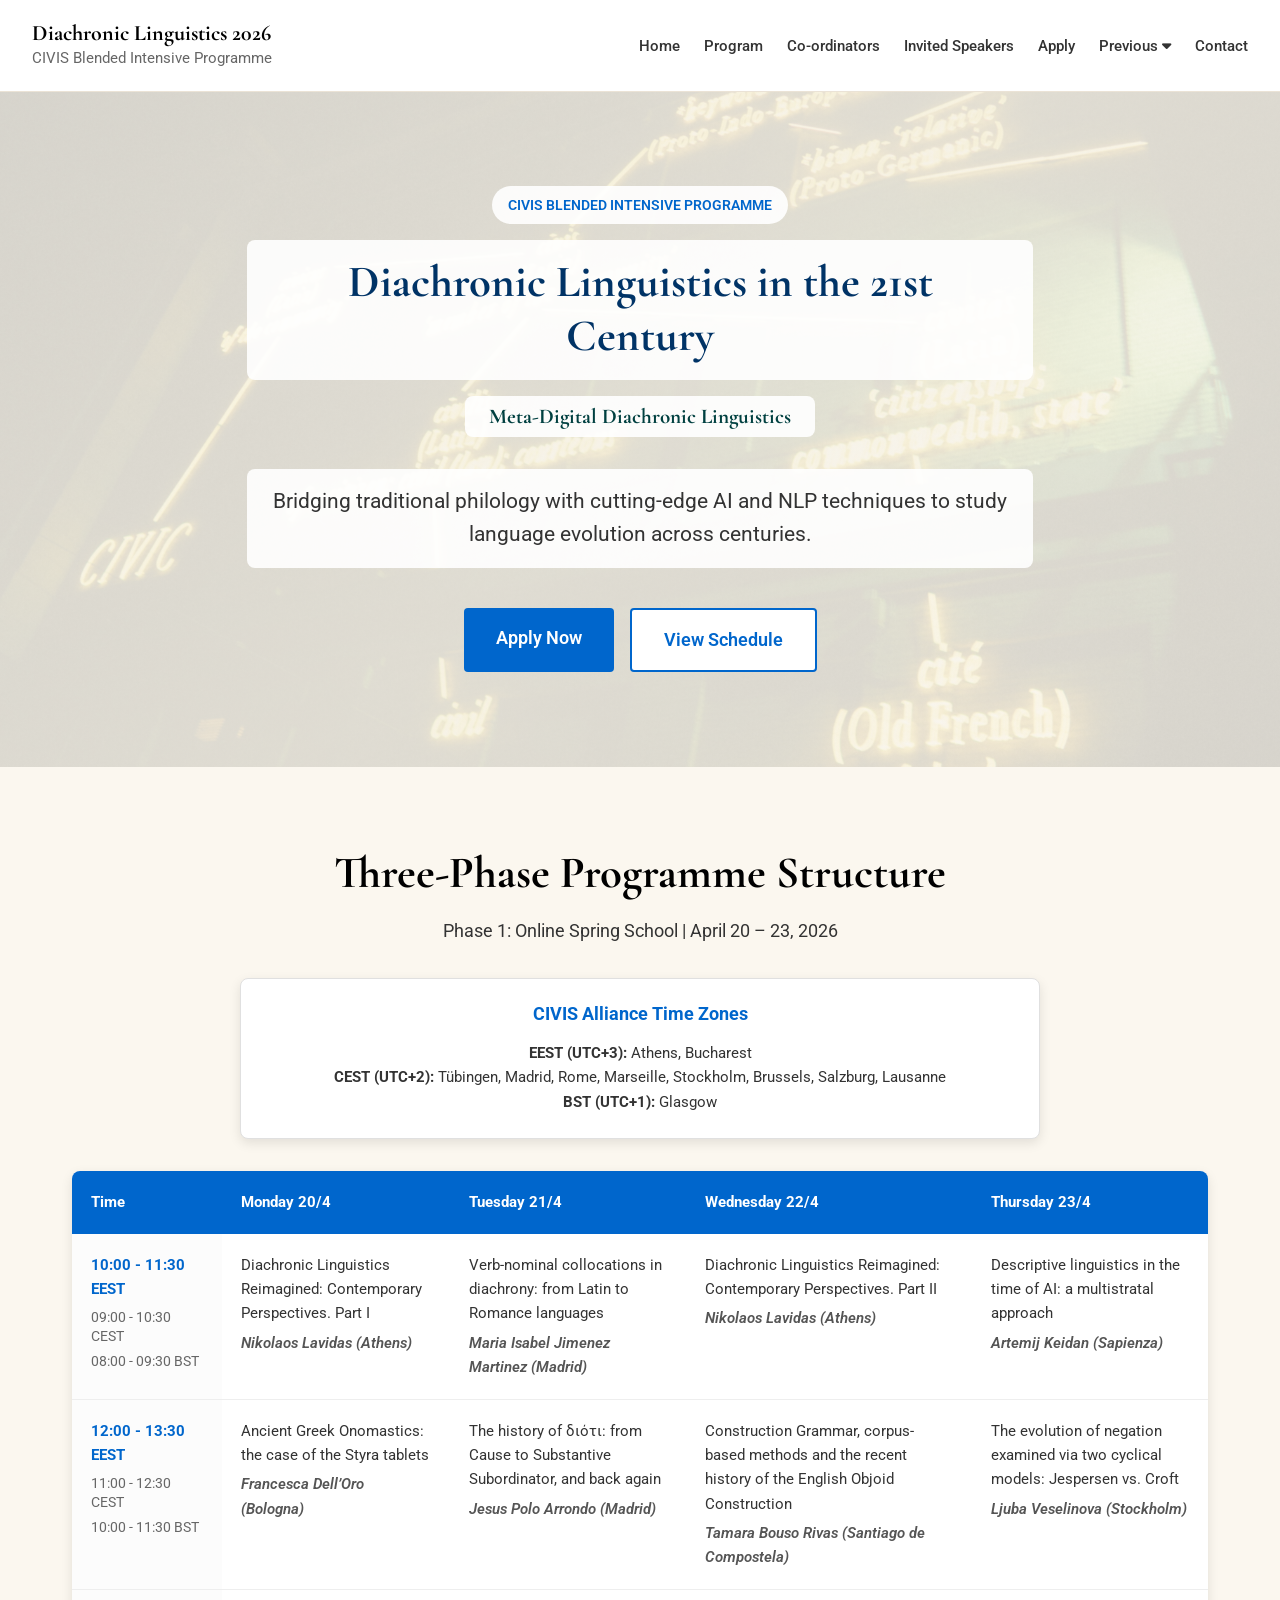
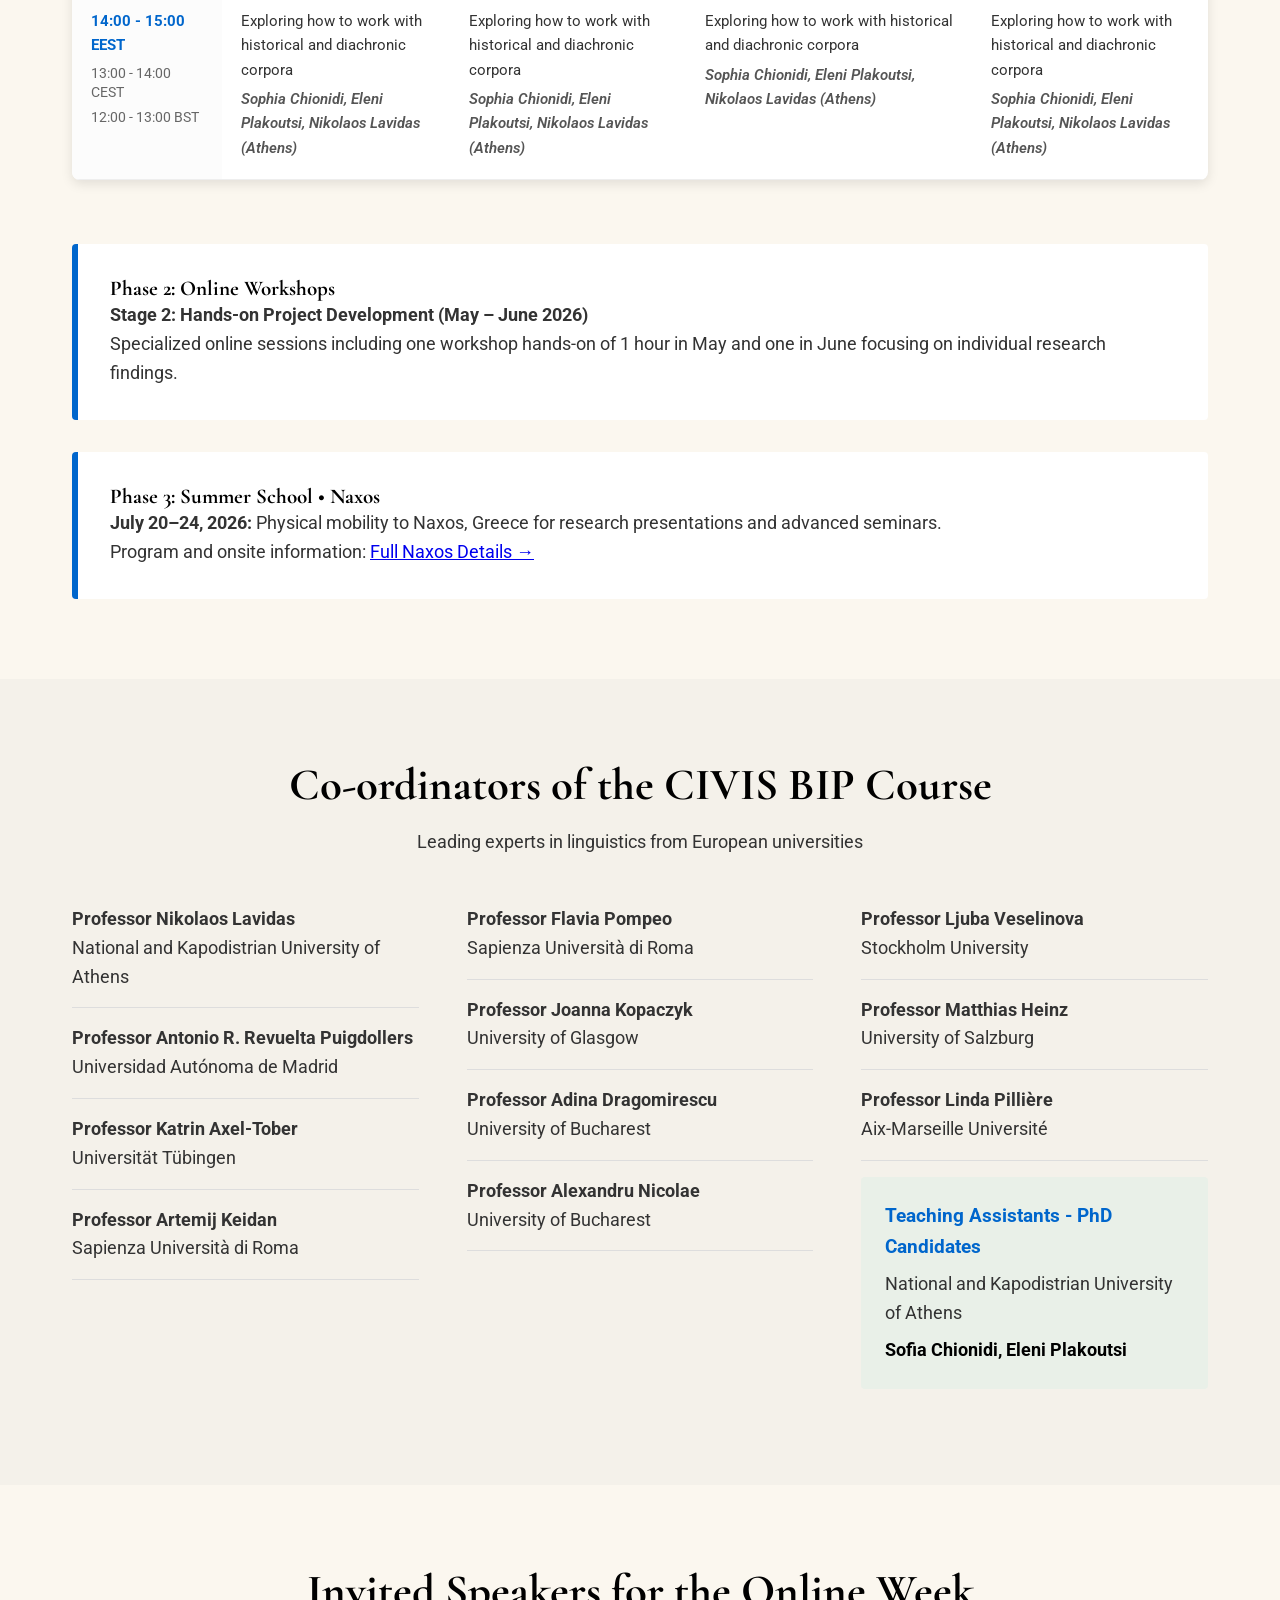
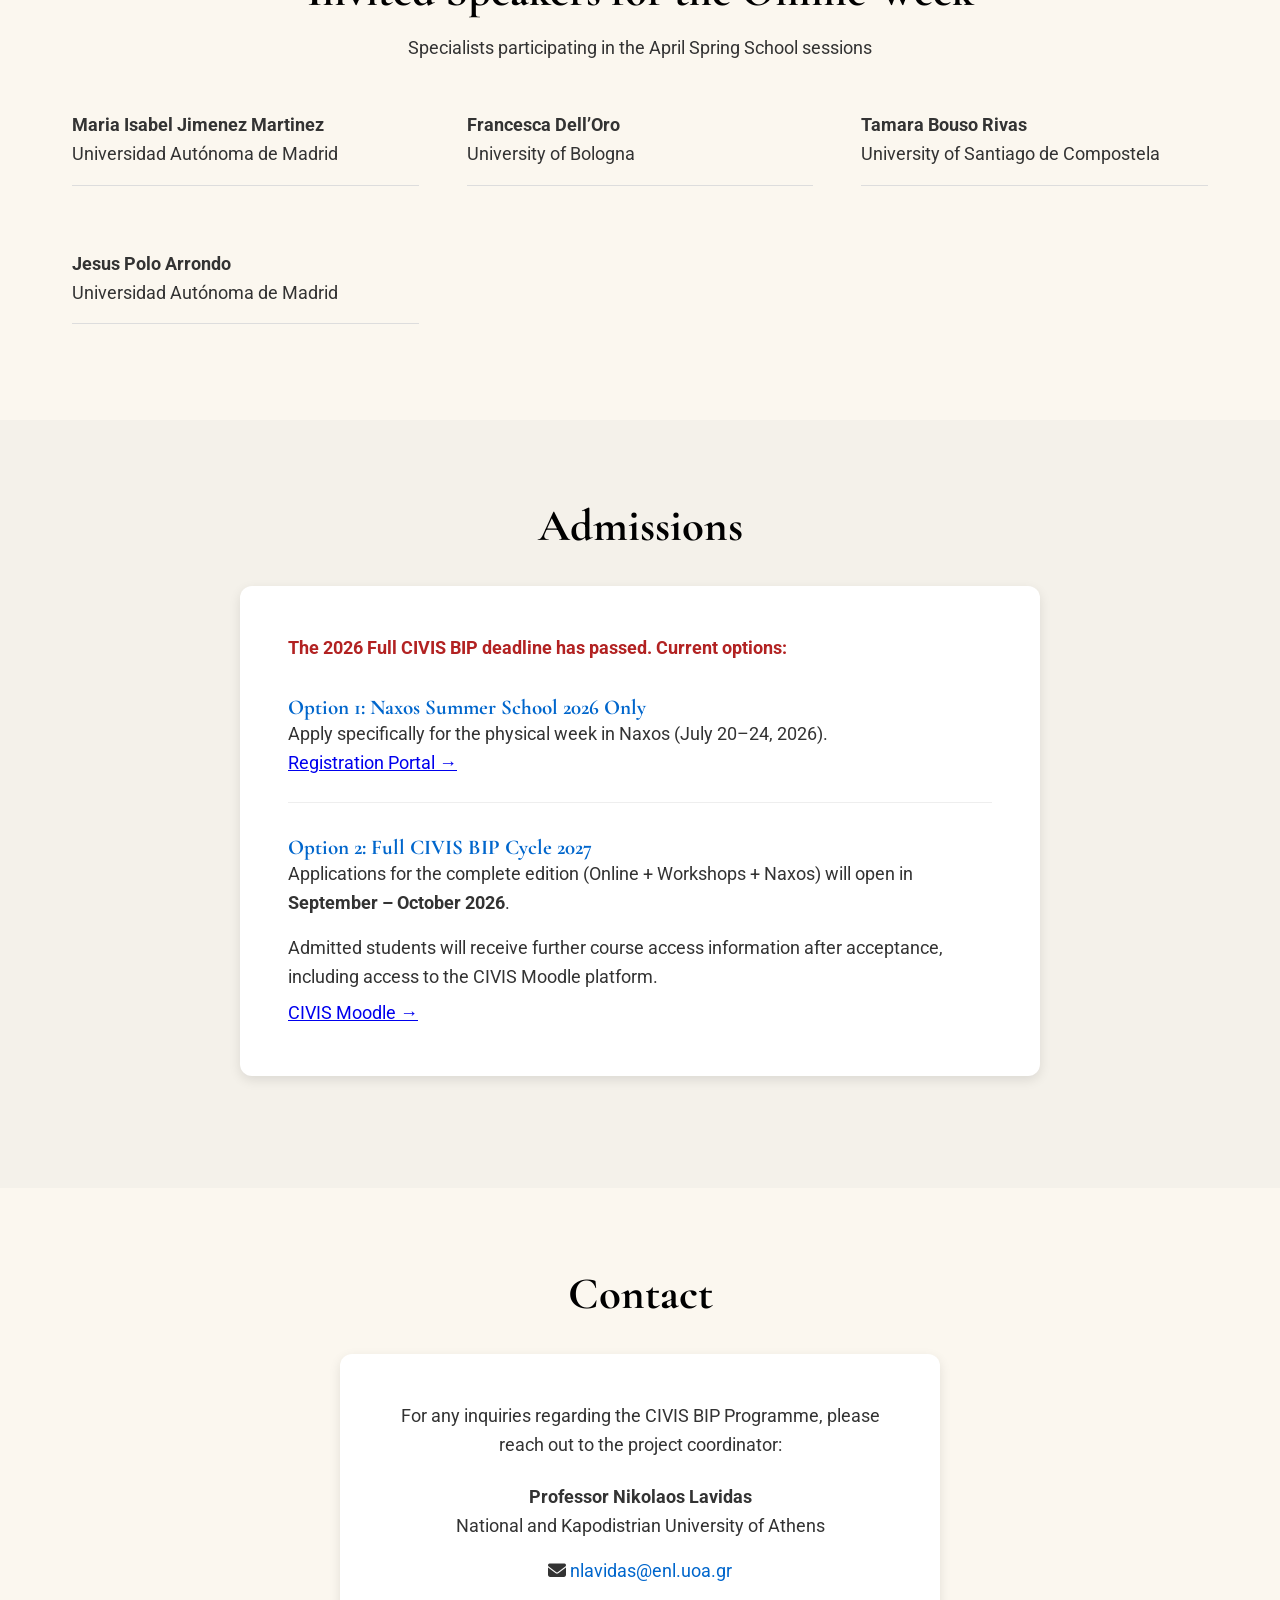
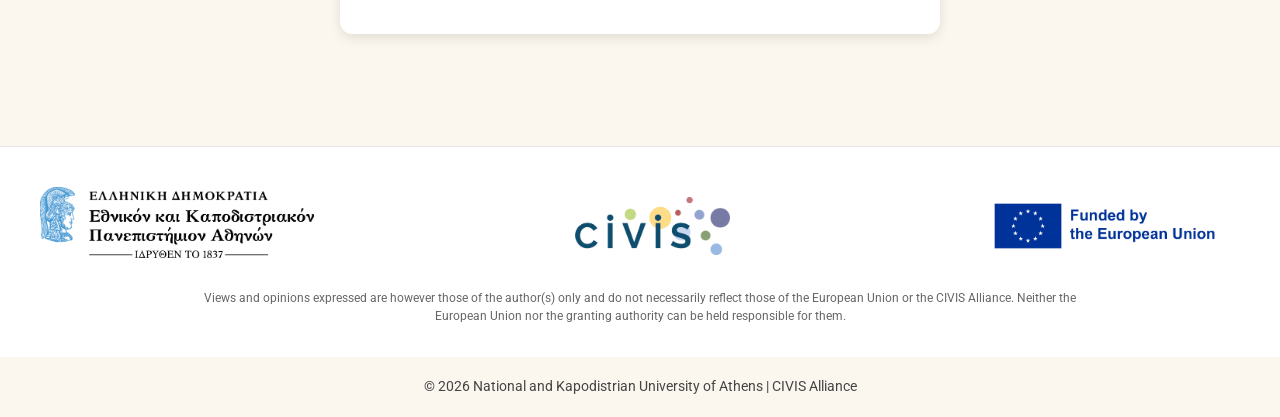
==== commit 8739c440: "Update index.html" ====
--- a/index.html
+++ b/index.html
@@ -236,6 +236,15 @@
             width: 150px;
             color: var(--accent);
             background: #fcfcfc;
+        }
+
+        .time-secondary {
+            color: var(--gray);
+            font-weight: 400;
+            font-size: 0.85rem;
+            display: block;
+            margin-top: 0.4rem;
+            line-height: 1.4;
         }
 
         .slot-speaker {
@@ -453,13 +462,21 @@
             <div class="text-center">
                 <h2>Three-Phase Programme Structure</h2>
                 <p class="lead">Phase 1: Online Spring School | April 20 – 23, 2026</p>
-                <p style="font-size: 0.9rem; color: #666; margin-top: 10px;">Local Times (10:00 Slot): Athens/Bucharest (EEST) | 09:00 CEST | 08:00 BST</p>
+            </div>
+
+            <div style="background: #ffffff; border-radius: 8px; padding: 1.5rem; margin: 2rem auto; border: 1px solid #e0e0e0; text-align: center; max-width: 800px; box-shadow: var(--shadow);">
+                <h3 style="margin-top: 0; margin-bottom: 1rem; color: var(--accent); font-size: 1.15rem; font-family: var(--font-sans);">CIVIS Alliance Time Zones</h3>
+                <p style="margin: 0; line-height: 1.6; font-size: 0.95rem;">
+                    <strong>EEST (UTC+3):</strong> Athens, Bucharest<br>
+                    <strong>CEST (UTC+2):</strong> Tübingen, Madrid, Rome, Marseille, Stockholm, Brussels, Salzburg, Lausanne<br>
+                    <strong>BST (UTC+1):</strong> Glasgow
+                </p>
             </div>
 
             <table class="program-table">
                 <thead>
                     <tr>
-                        <th>Time (EEST)</th>
+                        <th>Time</th>
                         <th>Monday 20/4</th>
                         <th>Tuesday 21/4</th>
                         <th>Wednesday 22/4</th>
@@ -468,21 +485,33 @@
                 </thead>
                 <tbody>
                     <tr>
-                        <td class="time-col">10:00 - 11:30</td>
+                        <td class="time-col">
+                            10:00 - 11:30 EEST
+                            <span class="time-secondary">09:00 - 10:30 CEST</span>
+                            <span class="time-secondary">08:00 - 09:30 BST</span>
+                        </td>
                         <td>Diachronic Linguistics Reimagined: Contemporary Perspectives. Part I<span class="slot-speaker">Nikolaos Lavidas (Athens)</span></td>
                         <td>Verb-nominal collocations in diachrony: from Latin to Romance languages<span class="slot-speaker">Maria Isabel Jimenez Martinez (Madrid)</span></td>
                         <td>Diachronic Linguistics Reimagined: Contemporary Perspectives. Part II<span class="slot-speaker">Nikolaos Lavidas (Athens)</span></td>
                         <td>Descriptive linguistics in the time of AI: a multistratal approach<span class="slot-speaker">Artemij Keidan (Sapienza)</span></td>
                     </tr>
                     <tr>
-                        <td class="time-col">12:00 - 13:30</td>
+                        <td class="time-col">
+                            12:00 - 13:30 EEST
+                            <span class="time-secondary">11:00 - 12:30 CEST</span>
+                            <span class="time-secondary">10:00 - 11:30 BST</span>
+                        </td>
                         <td>Ancient Greek Onomastics: the case of the Styra tablets<span class="slot-speaker">Francesca Dell’Oro (Bologna)</span></td>
                         <td>The history of διότι: from Cause to Substantive Subordinator, and back again<span class="slot-speaker">Jesus Polo Arrondo (Madrid)</span></td>
                         <td>Construction Grammar, corpus-based methods and the recent history of the English Objoid Construction<span class="slot-speaker">Tamara Bouso Rivas (Santiago de Compostela)</span></td>
                         <td>The evolution of negation examined via two cyclical models: Jespersen vs. Croft<span class="slot-speaker">Ljuba Veselinova (Stockholm)</span></td>
                     </tr>
                     <tr>
-                        <td class="time-col">14:00 - 15:00</td>
+                        <td class="time-col">
+                            14:00 - 15:00 EEST
+                            <span class="time-secondary">13:00 - 14:00 CEST</span>
+                            <span class="time-secondary">12:00 - 13:00 BST</span>
+                        </td>
                         <td>Exploring how to work with historical and diachronic corpora<span class="slot-speaker">Sophia Chionidi, Eleni Plakoutsi, Nikolaos Lavidas (Athens)</span></td>
                         <td>Exploring how to work with historical and diachronic corpora<span class="slot-speaker">Sophia Chionidi, Eleni Plakoutsi, Nikolaos Lavidas (Athens)</span></td>
                         <td>Exploring how to work with historical and diachronic corpora<span class="slot-speaker">Sophia Chionidi, Eleni Plakoutsi, Nikolaos Lavidas (Athens)</span></td>
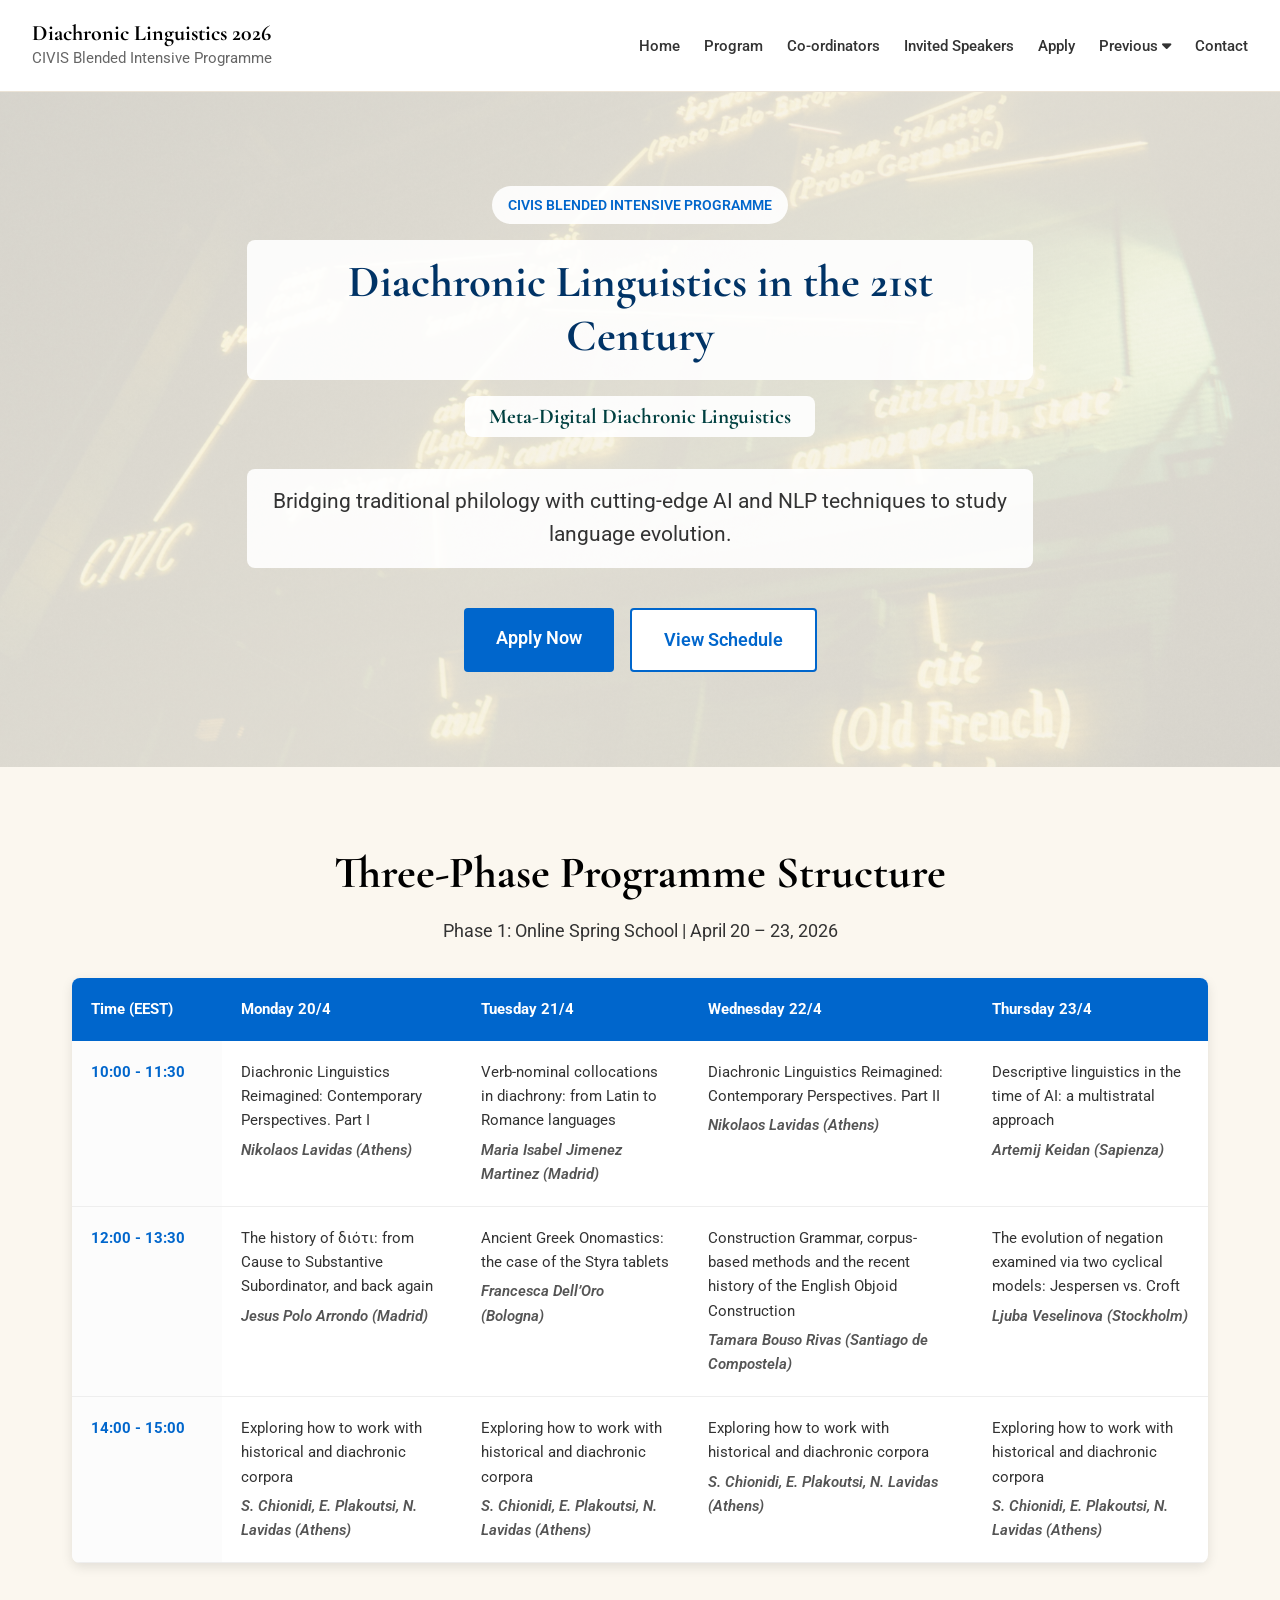
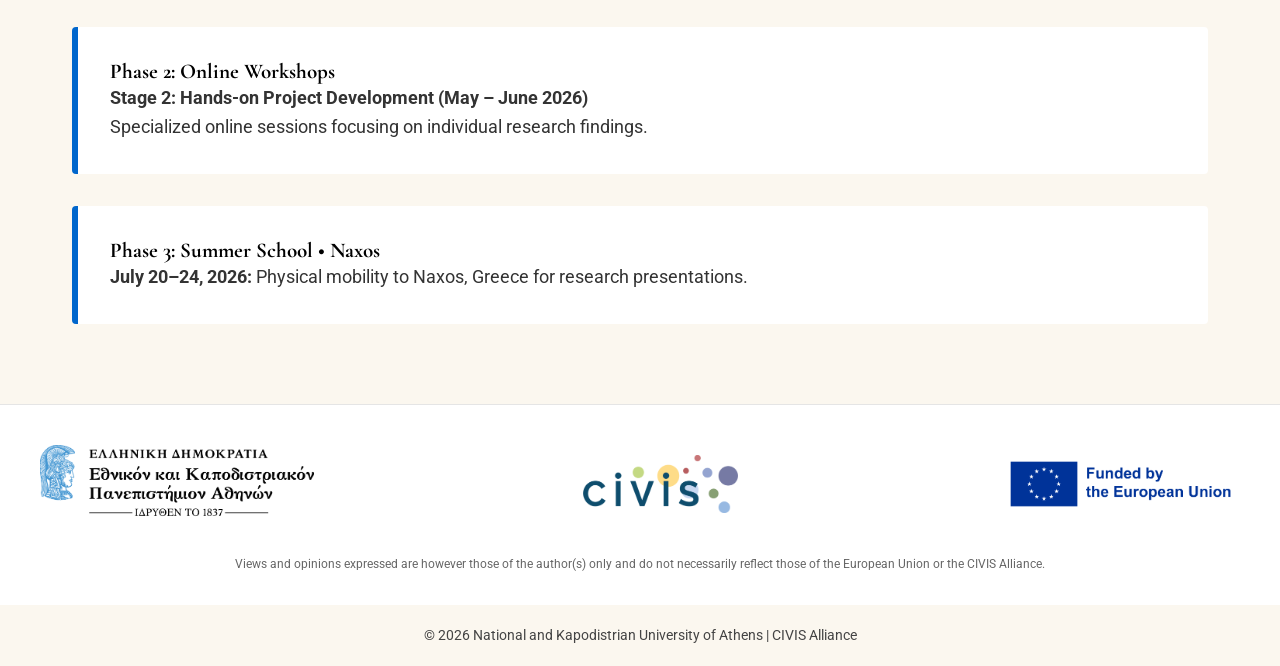
==== commit 269bcd1f: "Refactor EU footer and clean up styles" ====
--- a/index.html
+++ b/index.html
@@ -277,7 +277,7 @@
             margin-bottom: 1rem;
         }
 
-        /* ==== EU Footer Upgrade ==== */
+        /* ==== EU Footer ==== */
         .eu-footer {
             border-top: 1px solid #e5e5e5;
             background: #ffffff;
@@ -295,43 +295,9 @@
             flex-wrap: wrap;
         }
 
-        .eu-left,
-        .eu-center,
-        .eu-right {
-            display: flex;
-            align-items: center;
-            justify-content: center;
-        }
-
-        .eu-left img {
-            height: 78px;
-            width: auto;
-            object-fit: contain;
-        }
-
-        .eu-center img {
-            height: 58px;
-            width: auto;
-            object-fit: contain;
-        }
-
-        .eu-right {
-            gap: 1rem;
-        }
-
-        .eu-right img {
-            height: 52px;
-            width: auto;
-            object-fit: contain;
-        }
-
-        .eu-text {
-            font-size: 0.85rem;
-            color: #333;
-            max-width: 280px;
-            line-height: 1.4;
-            font-weight: 500;
-        }
+        .eu-left img { height: 78px; width: auto; object-fit: contain; }
+        .eu-center img { height: 58px; width: auto; object-fit: contain; }
+        .eu-right img { height: 52px; width: auto; object-fit: contain; }
 
         .eu-disclaimer {
             text-align: center;
@@ -371,48 +337,16 @@
         }
 
         @media (max-width: 992px) {
-            .faculty-list {
-                grid-template-columns: 1fr;
-            }
-
-            .nav-container {
-                flex-direction: column;
-                align-items: flex-start;
-            }
-
-            .nav-menu {
-                gap: 1rem;
-            }
+            .faculty-list { grid-template-columns: 1fr; }
+            .nav-container { flex-direction: column; align-items: flex-start; }
+            .nav-menu { gap: 1rem; }
         }
 
         @media (max-width: 768px) {
-            h1 {
-                font-size: 2.5rem;
-            }
-
-            h2 {
-                font-size: 2rem;
-            }
-
-            .program-table {
-                font-size: 0.85rem;
-                display: block;
-                overflow-x: auto;
-            }
-
-            .hero-text div[style*="display: flex"] {
-                flex-direction: column;
-                align-items: center;
-            }
-
-            .eu-footer-inner {
-                flex-direction: column;
-                text-align: center;
-            }
-
-            .eu-right {
-                flex-direction: column;
-            }
+            h1 { font-size: 2.5rem; }
+            h2 { font-size: 2rem; }
+            .program-table { font-size: 0.85rem; display: block; overflow-x: auto; }
+            .eu-footer-inner { flex-direction: column; text-align: center; }
         }
     </style>
 </head>
@@ -434,7 +368,7 @@
                     <a href="#" class="dropdown-toggle" onclick="return false;">Previous <i class="fas fa-caret-down"></i></a>
                     <ul class="dropdown-menu">
                         <li><a href="https://conferences.uoa.gr/event/92/page/705-diachronic-linguistics-in-the-21st-century" target="_blank">2025 Programme</a></li>
-                        <li><a href="https://conferences.uoa.gr/event/92/page/715-previous-years" target="_blank">Older Years (2024 & before)</a></li>
+                        <li><a href="https://conferences.uoa.gr/event/92/page/715-previous-years" target="_blank">Older Years</a></li>
                     </ul>
                 </li>
                 <li><a href="#contact">Contact</a></li>
@@ -448,7 +382,7 @@
                 <div class="hero-badge">CIVIS Blended Intensive Programme</div>
                 <h2 style="color: #003366; margin-bottom: 1rem; font-weight: 700; background: rgba(255,255,255,0.9); padding: 1rem 2rem; border-radius: 8px; display: inline-block;">Diachronic Linguistics in the 21st Century</h2>
                 <h3 style="color: #004040; margin-bottom: 2rem; background: rgba(255,255,255,0.9); padding: 0.5rem 1.5rem; border-radius: 8px; display: inline-block;">Meta-Digital Diachronic Linguistics</h3>
-                <p style="font-size: 1.3rem; margin-bottom: 2.5rem; background: rgba(255,255,255,0.9); padding: 1rem; border-radius: 8px;">Bridging traditional philology with cutting-edge AI and NLP techniques to study language evolution across centuries.</p>
+                <p style="font-size: 1.3rem; margin-bottom: 2.5rem; background: rgba(255,255,255,0.9); padding: 1rem; border-radius: 8px;">Bridging traditional philology with cutting-edge AI and NLP techniques to study language evolution.</p>
                 <div style="display: flex; gap: 1rem; justify-content: center; flex-wrap: wrap;">
                     <a href="#registration" style="background: var(--accent); color:white; padding: 1rem 2rem; text-decoration:none; border-radius:4px; font-weight:600;">Apply Now</a>
                     <a href="#program" style="border: 2px solid var(--accent); color:var(--accent); padding: 1rem 2rem; text-decoration:none; border-radius:4px; font-weight:600; background: white;">View Schedule</a>
@@ -464,19 +398,10 @@
                 <p class="lead">Phase 1: Online Spring School | April 20 – 23, 2026</p>
             </div>
 
-            <div style="background: #ffffff; border-radius: 8px; padding: 1.5rem; margin: 2rem auto; border: 1px solid #e0e0e0; text-align: center; max-width: 800px; box-shadow: var(--shadow);">
-                <h3 style="margin-top: 0; margin-bottom: 1rem; color: var(--accent); font-size: 1.15rem; font-family: var(--font-sans);">CIVIS Alliance Time Zones</h3>
-                <p style="margin: 0; line-height: 1.6; font-size: 0.95rem;">
-                    <strong>EEST (UTC+3):</strong> Athens, Bucharest<br>
-                    <strong>CEST (UTC+2):</strong> Tübingen, Madrid, Rome, Marseille, Stockholm, Brussels, Salzburg, Lausanne<br>
-                    <strong>BST (UTC+1):</strong> Glasgow
-                </p>
-            </div>
-
             <table class="program-table">
                 <thead>
                     <tr>
-                        <th>Time</th>
+                        <th>Time (EEST)</th>
                         <th>Monday 20/4</th>
                         <th>Tuesday 21/4</th>
                         <th>Wednesday 22/4</th>
@@ -485,37 +410,25 @@
                 </thead>
                 <tbody>
                     <tr>
-                        <td class="time-col">
-                            10:00 - 11:30 EEST
-                            <span class="time-secondary">09:00 - 10:30 CEST</span>
-                            <span class="time-secondary">08:00 - 09:30 BST</span>
-                        </td>
+                        <td class="time-col">10:00 - 11:30</td>
                         <td>Diachronic Linguistics Reimagined: Contemporary Perspectives. Part I<span class="slot-speaker">Nikolaos Lavidas (Athens)</span></td>
                         <td>Verb-nominal collocations in diachrony: from Latin to Romance languages<span class="slot-speaker">Maria Isabel Jimenez Martinez (Madrid)</span></td>
                         <td>Diachronic Linguistics Reimagined: Contemporary Perspectives. Part II<span class="slot-speaker">Nikolaos Lavidas (Athens)</span></td>
                         <td>Descriptive linguistics in the time of AI: a multistratal approach<span class="slot-speaker">Artemij Keidan (Sapienza)</span></td>
                     </tr>
                     <tr>
-                        <td class="time-col">
-                            12:00 - 13:30 EEST
-                            <span class="time-secondary">11:00 - 12:30 CEST</span>
-                            <span class="time-secondary">10:00 - 11:30 BST</span>
-                        </td>
+                        <td class="time-col">12:00 - 13:30</td>
+                        <td>The history of διότι: from Cause to Substantive Subordinator, and back again<span class="slot-speaker">Jesus Polo Arrondo (Madrid)</span></td>
                         <td>Ancient Greek Onomastics: the case of the Styra tablets<span class="slot-speaker">Francesca Dell’Oro (Bologna)</span></td>
-                        <td>The history of διότι: from Cause to Substantive Subordinator, and back again<span class="slot-speaker">Jesus Polo Arrondo (Madrid)</span></td>
                         <td>Construction Grammar, corpus-based methods and the recent history of the English Objoid Construction<span class="slot-speaker">Tamara Bouso Rivas (Santiago de Compostela)</span></td>
                         <td>The evolution of negation examined via two cyclical models: Jespersen vs. Croft<span class="slot-speaker">Ljuba Veselinova (Stockholm)</span></td>
                     </tr>
                     <tr>
-                        <td class="time-col">
-                            14:00 - 15:00 EEST
-                            <span class="time-secondary">13:00 - 14:00 CEST</span>
-                            <span class="time-secondary">12:00 - 13:00 BST</span>
-                        </td>
-                        <td>Exploring how to work with historical and diachronic corpora<span class="slot-speaker">Sophia Chionidi, Eleni Plakoutsi, Nikolaos Lavidas (Athens)</span></td>
-                        <td>Exploring how to work with historical and diachronic corpora<span class="slot-speaker">Sophia Chionidi, Eleni Plakoutsi, Nikolaos Lavidas (Athens)</span></td>
-                        <td>Exploring how to work with historical and diachronic corpora<span class="slot-speaker">Sophia Chionidi, Eleni Plakoutsi, Nikolaos Lavidas (Athens)</span></td>
-                        <td>Exploring how to work with historical and diachronic corpora<span class="slot-speaker">Sophia Chionidi, Eleni Plakoutsi, Nikolaos Lavidas (Athens)</span></td>
+                        <td class="time-col">14:00 - 15:00</td>
+                        <td>Exploring how to work with historical and diachronic corpora<span class="slot-speaker">S. Chionidi, E. Plakoutsi, N. Lavidas (Athens)</span></td>
+                        <td>Exploring how to work with historical and diachronic corpora<span class="slot-speaker">S. Chionidi, E. Plakoutsi, N. Lavidas (Athens)</span></td>
+                        <td>Exploring how to work with historical and diachronic corpora<span class="slot-speaker">S. Chionidi, E. Plakoutsi, N. Lavidas (Athens)</span></td>
+                        <td>Exploring how to work with historical and diachronic corpora<span class="slot-speaker">S. Chionidi, E. Plakoutsi, N. Lavidas (Athens)</span></td>
                     </tr>
                 </tbody>
             </table>
@@ -523,133 +436,24 @@
             <div style="margin-top: 4rem; padding: 2rem; background: #fff; border-left: 6px solid var(--accent); border-radius: 4px;">
                 <h3>Phase 2: Online Workshops</h3>
                 <p><strong>Stage 2: Hands-on Project Development (May – June 2026)</strong></p>
-                <p>Specialized online sessions including one workshop hands-on of 1 hour in May and one in June focusing on individual research findings.</p>
+                <p>Specialized online sessions focusing on individual research findings.</p>
             </div>
 
             <div style="margin-top: 2rem; padding: 2rem; background: #fff; border-left: 6px solid var(--accent); border-radius: 4px;">
                 <h3>Phase 3: Summer School • Naxos</h3>
-                <p><strong>July 20–24, 2026:</strong> Physical mobility to Naxos, Greece for research presentations and advanced seminars.</p>
-                <p>Program and onsite information: <a href="https://athdgc.github.io/naxos-summer-school-2026/" target="_blank">Full Naxos Details &rarr;</a></p>
+                <p><strong>July 20–24, 2026:</strong> Physical mobility to Naxos, Greece for research presentations.</p>
             </div>
         </div>
     </section>
 
-    <section id="coordinators" class="content-section bg-light">
-        <div class="container">
-            <div class="text-center" style="margin-bottom: 3rem;">
-                <h2>Co-ordinators of the CIVIS BIP Course</h2>
-                <p>Leading experts in linguistics from European universities</p>
-            </div>
-
-            <div class="faculty-list">
-                <div class="faculty-compact">
-                    <div><strong>Professor Nikolaos Lavidas</strong><p>National and Kapodistrian University of Athens</p></div>
-                    <div><strong>Professor Antonio R. Revuelta Puigdollers</strong><p>Universidad Autónoma de Madrid</p></div>
-                    <div><strong>Professor Katrin Axel-Tober</strong><p>Universität Tübingen</p></div>
-                    <div><strong>Professor Artemij Keidan</strong><p>Sapienza Università di Roma</p></div>
-                </div>
-                <div class="faculty-compact">
-                    <div><strong>Professor Flavia Pompeo</strong><p>Sapienza Università di Roma</p></div>
-                    <div><strong>Professor Joanna Kopaczyk</strong><p>University of Glasgow</p></div>
-                    <div><strong>Professor Adina Dragomirescu</strong><p>University of Bucharest</p></div>
-                    <div><strong>Professor Alexandru Nicolae</strong><p>University of Bucharest</p></div>
-                </div>
-                <div class="faculty-compact">
-                    <div><strong>Professor Ljuba Veselinova</strong><p>Stockholm University</p></div>
-                    <div><strong>Professor Matthias Heinz</strong><p>University of Salzburg</p></div>
-                    <div><strong>Professor Linda Pillière</strong><p>Aix-Marseille Université</p></div>
-                    <div style="border:none; background:#e9f0e8; padding:1.5rem; border-radius:4px;">
-                        <strong style="font-size: 1.2rem; color: var(--accent); display: block; margin-bottom: 0.5rem;">Teaching Assistants - PhD Candidates</strong>
-                        <p style="margin-bottom: 0.5rem;">National and Kapodistrian University of Athens</p>
-                        <strong style="font-size: 1.1rem; color: var(--black);">Sofia Chionidi, Eleni Plakoutsi</strong>
-                    </div>
-                </div>
-            </div>
+    <section class="eu-footer">
+        <div class="eu-footer-inner">
+            <div class="eu-left"><img src="assets/logo_ekpa_new.png" alt="NKUA"></div>
+            <div class="eu-center"><img src="assets/civis-light-1-1600x1600-resize.png" alt="CIVIS"></div>
+            <div class="eu-right"><img src="assets/funded%20by%20EU.png" alt="EU"></div>
         </div>
-    </section>
-
-    <section id="invited" class="content-section">
-        <div class="container">
-            <div class="text-center" style="margin-bottom: 3rem;">
-                <h2>Invited Speakers for the Online Week</h2>
-                <p>Specialists participating in the April Spring School sessions</p>
-            </div>
-            <div class="faculty-list">
-                <div class="faculty-compact">
-                    <div><strong>Maria Isabel Jimenez Martinez</strong><p>Universidad Autónoma de Madrid</p></div>
-                </div>
-                <div class="faculty-compact">
-                    <div><strong>Francesca Dell’Oro</strong><p>University of Bologna</p></div>
-                </div>
-                <div class="faculty-compact">
-                    <div><strong>Tamara Bouso Rivas</strong><p>University of Santiago de Compostela</p></div>
-                </div>
-                <div class="faculty-compact">
-                    <div><strong>Jesus Polo Arrondo</strong><p>Universidad Autónoma de Madrid</p></div>
-                </div>
-            </div>
-        </div>
-    </section>
-
-    <section id="registration" class="content-section bg-light">
-        <div class="container text-center">
-            <h2>Admissions</h2>
-            <div style="background: white; padding: 3rem; border-radius: 12px; max-width: 800px; margin: 2rem auto; text-align: left; box-shadow: var(--shadow);">
-                <p style="color: #b22222; font-weight: 700; margin-bottom: 2rem;">The 2026 Full CIVIS BIP deadline has passed. Current options:</p>
-                <div style="margin-bottom: 2rem; border-bottom: 1px solid #eee; padding-bottom: 1.5rem;">
-                    <h3 style="color: var(--accent);">Option 1: Naxos Summer School 2026 Only</h3>
-                    <p>Apply specifically for the physical week in Naxos (July 20–24, 2026).</p>
-                    <a href="https://athdgc.github.io/naxos-summer-school-2026/" target="_blank">Registration Portal &rarr;</a>
-                </div>
-                <div>
-                    <h3 style="color: var(--accent);">Option 2: Full CIVIS BIP Cycle 2027</h3>
-                    <p>Applications for the complete edition (Online + Workshops + Naxos) will open in <strong>September – October 2026</strong>.</p>
-                    <p style="margin-top: 1rem;">Admitted students will receive further course access information after acceptance, including access to the CIVIS Moodle platform.</p>
-                    <p style="margin-top: 0.5rem;">
-                        <a href="https://moodle.civis.eu/login/index.php" target="_blank" rel="noopener noreferrer">CIVIS Moodle &rarr;</a>
-                    </p>
-                </div>
-            </div>
-        </div>
-    </section>
-
-    <section id="contact" class="content-section">
-        <div class="container text-center">
-            <h2>Contact</h2>
-            <div style="background: white; padding: 3rem; border-radius: 12px; max-width: 600px; margin: 2rem auto; box-shadow: var(--shadow);">
-                <p>For any inquiries regarding the CIVIS BIP Programme, please reach out to the project coordinator:</p>
-                <div style="margin-top: 1.5rem;">
-                    <strong>Professor Nikolaos Lavidas</strong>
-                    <p>National and Kapodistrian University of Athens</p>
-                    <p style="margin-top: 1rem;"><i class="fas fa-envelope"></i> <a href="mailto:nlavidas@enl.uoa.gr" style="color: var(--accent); text-decoration: none;">nlavidas@enl.uoa.gr</a></p>
-                </div>
-            </div>
-        </div>
-    </section>
-
-    <section class="eu-footer">
-
-    <div class="eu-footer-inner">
-
-        <div class="eu-left">
-            <img src="assets/logo_ekpa_new.png" alt="National and Kapodistrian University of Athens">
-        </div>
-
-        <div class="eu-center">
-            <img src="assets/civis-light-1-1600x1600-resize.png" alt="CIVIS Alliance">
-        </div>
-
-        <div class="eu-right">
-            <img src="assets/funded%20by%20EU.png" alt="European Union">
-            <div class="eu-text">
-            </div>
-        </div>
-
-    </div>
-
-
         <div class="eu-disclaimer">
-            Views and opinions expressed are however those of the author(s) only and do not necessarily reflect those of the European Union or the CIVIS Alliance. Neither the European Union nor the granting authority can be held responsible for them.
+            Views and opinions expressed are however those of the author(s) only and do not necessarily reflect those of the European Union or the CIVIS Alliance.
         </div>
     </section>
 
@@ -666,7 +470,6 @@
             const btn = document.getElementById('back-to-top');
             btn.style.display = window.pageYOffset > 400 ? 'flex' : 'none';
         });
-
         document.getElementById('back-to-top').addEventListener('click', () =>
             window.scrollTo({ top: 0, behavior: 'smooth' })
         );
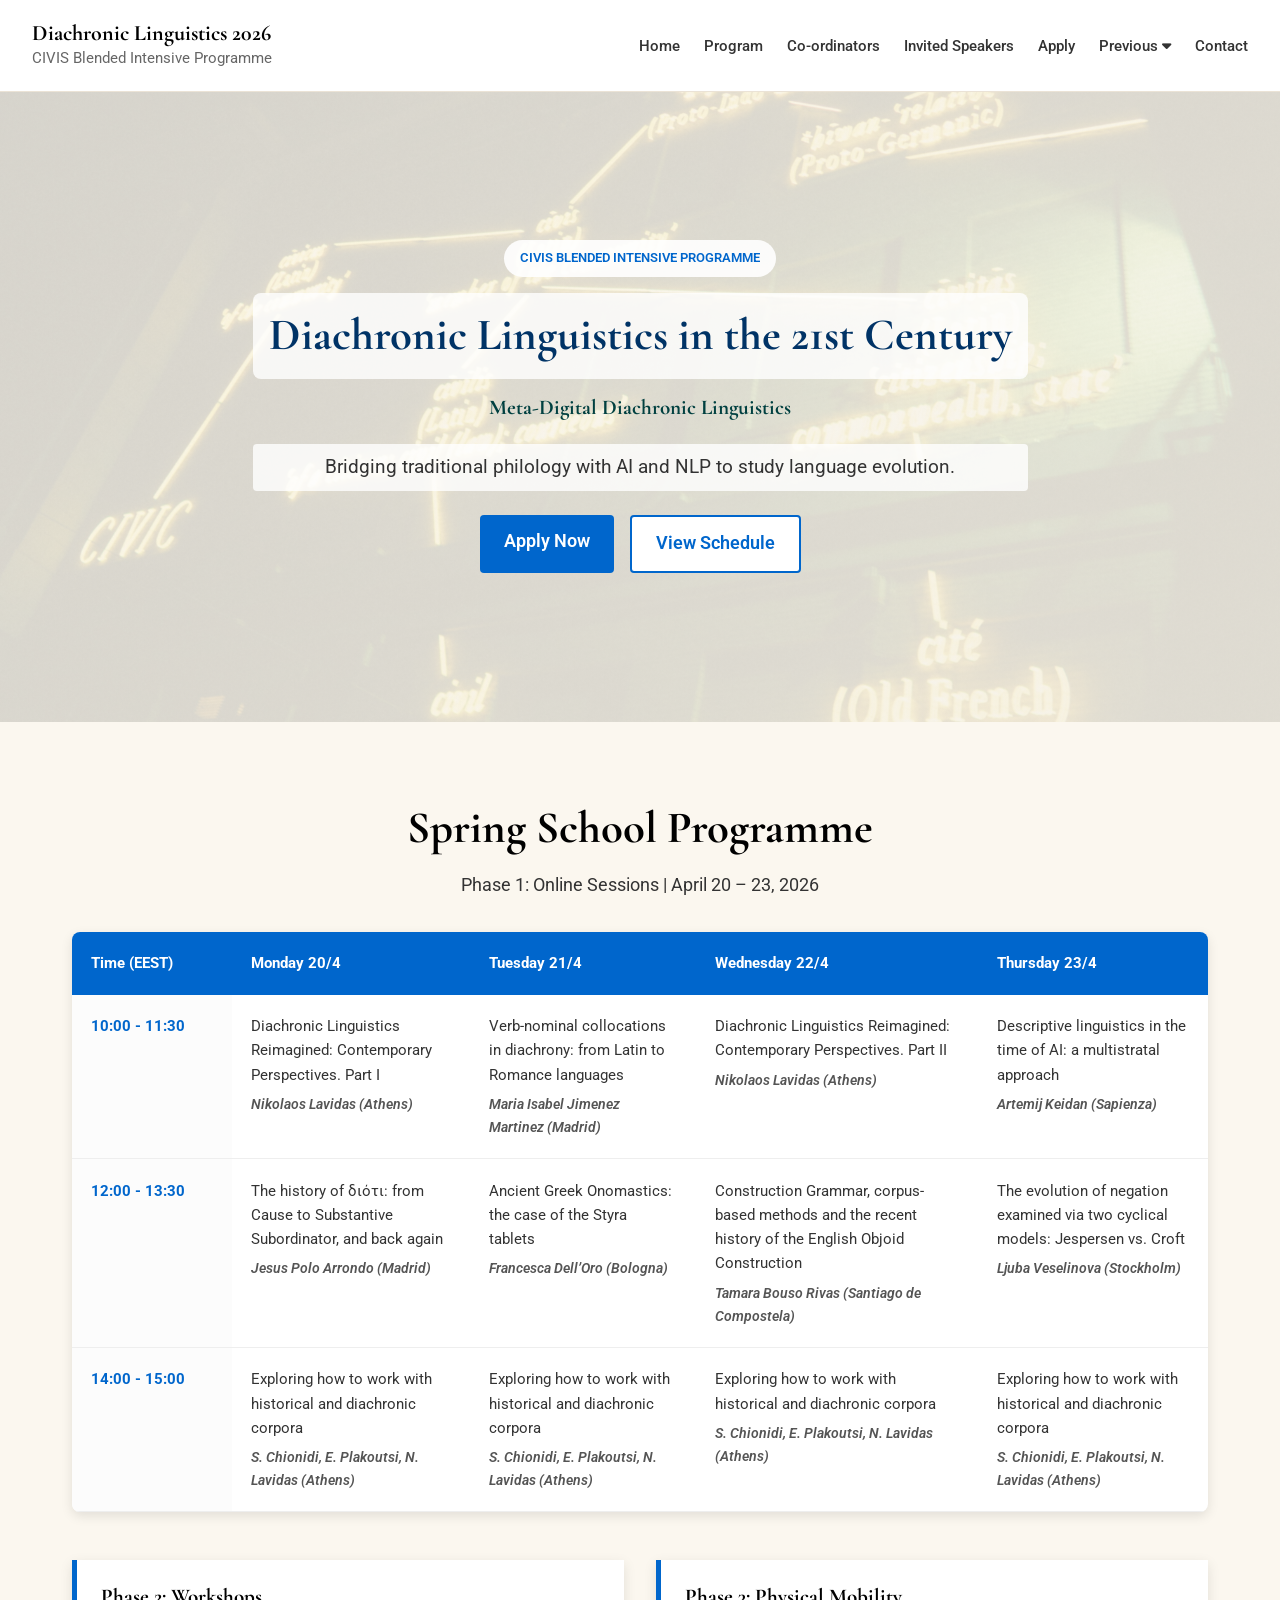
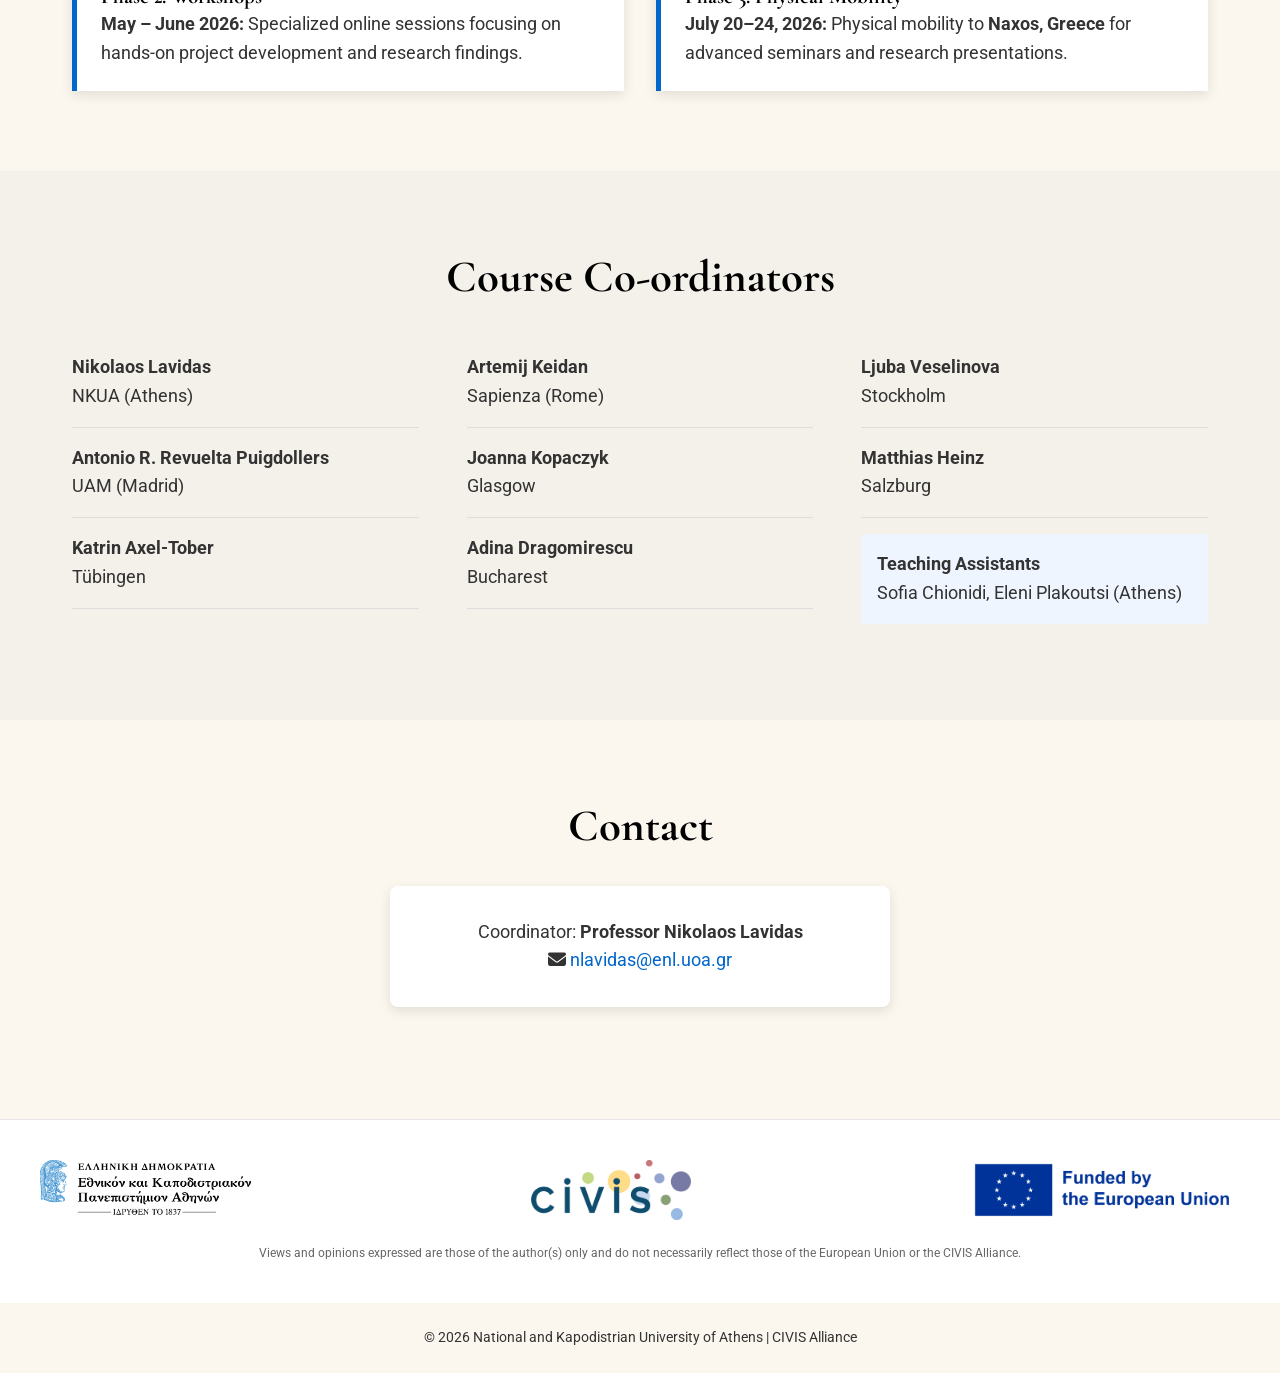
==== commit cee8f2fb: "Update index.html" ====
--- a/index.html
+++ b/index.html
@@ -52,25 +52,15 @@
             background-color: var(--bg-page);
         }
 
-        h1,
-        h2,
-        h3,
-        h4 {
+        h1, h2, h3, h4 {
             font-family: var(--font-serif);
             font-weight: 700;
             color: var(--black);
             line-height: 1.2;
         }
 
-        h1 {
-            font-size: 3.8rem;
-            margin-bottom: 1.5rem;
-        }
-
-        h2 {
-            font-size: 2.8rem;
-            margin-bottom: 1rem;
-        }
+        h1 { font-size: 3.8rem; margin-bottom: 1.5rem; }
+        h2 { font-size: 2.8rem; margin-bottom: 1rem; }
 
         .container {
             max-width: 1200px;
@@ -78,13 +68,7 @@
             padding: 0 2rem;
         }
 
-        .text-center {
-            text-align: center;
-        }
-
-        .lead {
-            font-size: 1.15rem;
-        }
+        .text-center { text-align: center; }
 
         /* ==== Navigation ==== */
         nav {
@@ -105,23 +89,14 @@
             gap: 2rem;
         }
 
-        .nav-brand h1 {
-            font-size: 1.375rem;
-            margin: 0;
-            font-weight: 700;
-        }
-
-        .nav-brand p {
-            font-size: 0.95rem;
-            color: var(--gray);
-        }
+        .nav-brand h1 { font-size: 1.375rem; margin: 0; }
+        .nav-brand p { font-size: 0.95rem; color: var(--gray); }
 
         .nav-menu {
             display: flex;
             gap: 1.5rem;
             list-style: none;
             align-items: center;
-            flex-wrap: wrap;
         }
 
         .nav-menu a {
@@ -131,14 +106,9 @@
             text-decoration: none;
         }
 
-        .nav-menu a:hover {
-            color: var(--accent);
-        }
-
-        .dropdown {
-            position: relative;
-        }
-
+        .nav-menu a:hover { color: var(--accent); }
+
+        .dropdown { position: relative; }
         .dropdown-menu {
             display: none;
             position: absolute;
@@ -149,25 +119,15 @@
             border: 1px solid #ebe3d6;
             padding: 0.5rem 0;
             min-width: 220px;
-            z-index: 1001;
             list-style: none;
         }
-
-        .dropdown:hover .dropdown-menu {
-            display: block;
-        }
-
-        .dropdown-menu a {
-            display: block;
-            padding: 0.75rem 1rem;
-            border-bottom: 1px solid #f0f0f0;
-            font-size: 0.9rem;
-        }
+        .dropdown:hover .dropdown-menu { display: block; }
+        .dropdown-menu a { display: block; padding: 0.75rem 1rem; font-size: 0.9rem; border-bottom: 1px solid #f0f0f0; }
 
         /* ==== Hero ==== */
         .hero-large {
             position: relative;
-            min-height: 75vh;
+            min-height: 70vh;
             background-image: url(assets/images/pexels-athena-3009971.jpg);
             background-size: cover;
             background-position: center;
@@ -178,22 +138,14 @@
 
         .hero-overlay {
             position: absolute;
-            top: 0;
-            left: 0;
-            right: 0;
-            bottom: 0;
-            background: linear-gradient(135deg, rgba(251, 247, 239, 0.85) 0%, rgba(246, 242, 232, 0.9) 50%, rgba(251, 247, 239, 0.85) 100%);
+            inset: 0;
+            background: linear-gradient(135deg, rgba(251, 247, 239, 0.85) 0%, rgba(246, 242, 232, 0.9) 100%);
             display: flex;
             align-items: center;
             justify-content: center;
         }
 
-        .hero-text {
-            text-align: center;
-            max-width: 850px;
-            padding: 2rem;
-        }
-
+        .hero-text { text-align: center; max-width: 850px; padding: 2rem; }
         .hero-badge {
             display: inline-block;
             background: rgba(255, 255, 255, 0.9);
@@ -203,7 +155,7 @@
             font-weight: 600;
             margin-bottom: 1rem;
             text-transform: uppercase;
-            font-size: 0.875rem;
+            font-size: 0.8rem;
         }
 
         /* ==== Program Table ==== */
@@ -218,51 +170,28 @@
             font-size: 0.95rem;
         }
 
-        .program-table th {
-            background: var(--accent);
-            color: white;
-            padding: 1.2rem;
-            text-align: left;
-        }
-
-        .program-table td {
-            padding: 1.2rem;
-            border-bottom: 1px solid #eee;
-            vertical-align: top;
-        }
+        .program-table th { background: var(--accent); color: white; padding: 1.2rem; text-align: left; }
+        .program-table td { padding: 1.2rem; border-bottom: 1px solid #eee; vertical-align: top; }
 
         .time-col {
             font-weight: 700;
-            width: 150px;
+            width: 160px;
             color: var(--accent);
             background: #fcfcfc;
         }
 
-        .time-secondary {
-            color: var(--gray);
-            font-weight: 400;
-            font-size: 0.85rem;
-            display: block;
-            margin-top: 0.4rem;
-            line-height: 1.4;
-        }
-
         .slot-speaker {
             display: block;
-            margin-top: 5px;
+            margin-top: 6px;
             font-weight: 600;
             color: #555;
             font-style: italic;
+            font-size: 0.9rem;
         }
 
         /* ==== Sections ==== */
-        .content-section {
-            padding: 5rem 0;
-        }
-
-        .bg-light {
-            background: #f4f1ea;
-        }
+        .content-section { padding: 5rem 0; }
+        .bg-light { background: #f4f1ea; }
 
         .faculty-list {
             display: grid;
@@ -281,8 +210,7 @@
         .eu-footer {
             border-top: 1px solid #e5e5e5;
             background: #ffffff;
-            padding: 2.5rem 1rem 2rem;
-            margin-top: 0;
+            padding: 2.5rem 1rem;
         }
 
         .eu-footer-inner {
@@ -291,30 +219,25 @@
             display: flex;
             justify-content: space-between;
             align-items: center;
+            flex-wrap: wrap;
             gap: 2rem;
-            flex-wrap: wrap;
-        }
-
-        .eu-left img { height: 78px; width: auto; object-fit: contain; }
-        .eu-center img { height: 58px; width: auto; object-fit: contain; }
-        .eu-right img { height: 52px; width: auto; object-fit: contain; }
+        }
+
+        .eu-footer img { height: 60px; width: auto; object-fit: contain; }
 
         .eu-disclaimer {
             text-align: center;
             font-size: 0.75rem;
             color: #666;
             margin-top: 1.5rem;
-            max-width: 920px;
-            margin-left: auto;
-            margin-right: auto;
-            line-height: 1.5;
+            max-width: 900px;
+            margin-inline: auto;
         }
 
         footer.site-footer {
             text-align: center;
-            padding: 1.2rem;
+            padding: 1.5rem;
             font-size: 0.85rem;
-            color: #444;
             background: #fbf7ef;
         }
 
@@ -322,8 +245,8 @@
             position: fixed;
             bottom: 2rem;
             right: 2rem;
-            width: 50px;
-            height: 50px;
+            width: 45px;
+            height: 45px;
             border-radius: 50%;
             background: var(--accent);
             color: white;
@@ -333,19 +256,18 @@
             align-items: center;
             justify-content: center;
             z-index: 1000;
-            box-shadow: var(--shadow);
         }
 
         @media (max-width: 992px) {
             .faculty-list { grid-template-columns: 1fr; }
             .nav-container { flex-direction: column; align-items: flex-start; }
-            .nav-menu { gap: 1rem; }
+            .nav-menu { flex-wrap: wrap; gap: 1rem; }
         }
 
         @media (max-width: 768px) {
-            h1 { font-size: 2.5rem; }
-            h2 { font-size: 2rem; }
-            .program-table { font-size: 0.85rem; display: block; overflow-x: auto; }
+            h1 { font-size: 2.2rem; }
+            h2 { font-size: 1.8rem; }
+            .program-table { display: block; overflow-x: auto; }
             .eu-footer-inner { flex-direction: column; text-align: center; }
         }
     </style>
@@ -380,12 +302,12 @@
         <div class="hero-overlay">
             <div class="hero-text">
                 <div class="hero-badge">CIVIS Blended Intensive Programme</div>
-                <h2 style="color: #003366; margin-bottom: 1rem; font-weight: 700; background: rgba(255,255,255,0.9); padding: 1rem 2rem; border-radius: 8px; display: inline-block;">Diachronic Linguistics in the 21st Century</h2>
-                <h3 style="color: #004040; margin-bottom: 2rem; background: rgba(255,255,255,0.9); padding: 0.5rem 1.5rem; border-radius: 8px; display: inline-block;">Meta-Digital Diachronic Linguistics</h3>
-                <p style="font-size: 1.3rem; margin-bottom: 2.5rem; background: rgba(255,255,255,0.9); padding: 1rem; border-radius: 8px;">Bridging traditional philology with cutting-edge AI and NLP techniques to study language evolution.</p>
+                <h2 style="color: #003366; background: rgba(255,255,255,0.8); padding: 1rem; border-radius: 8px;">Diachronic Linguistics in the 21st Century</h2>
+                <h3 style="color: #004040; margin-top: 1rem;">Meta-Digital Diachronic Linguistics</h3>
+                <p style="font-size: 1.2rem; margin: 1.5rem 0; background: rgba(255,255,255,0.8); padding: 0.5rem; border-radius: 4px;">Bridging traditional philology with AI and NLP to study language evolution.</p>
                 <div style="display: flex; gap: 1rem; justify-content: center; flex-wrap: wrap;">
-                    <a href="#registration" style="background: var(--accent); color:white; padding: 1rem 2rem; text-decoration:none; border-radius:4px; font-weight:600;">Apply Now</a>
-                    <a href="#program" style="border: 2px solid var(--accent); color:var(--accent); padding: 1rem 2rem; text-decoration:none; border-radius:4px; font-weight:600; background: white;">View Schedule</a>
+                    <a href="#registration" style="background: var(--accent); color:white; padding: 0.8rem 1.5rem; text-decoration:none; border-radius:4px; font-weight:600;">Apply Now</a>
+                    <a href="#program" style="border: 2px solid var(--accent); color:var(--accent); padding: 0.8rem 1.5rem; text-decoration:none; border-radius:4px; font-weight:600; background: white;">View Schedule</a>
                 </div>
             </div>
         </div>
@@ -393,9 +315,9 @@
 
     <section id="program" class="content-section">
         <div class="container">
-            <div class="text-center">
-                <h2>Three-Phase Programme Structure</h2>
-                <p class="lead">Phase 1: Online Spring School | April 20 – 23, 2026</p>
+            <div class="text-center" style="margin-bottom: 2rem;">
+                <h2>Spring School Programme</h2>
+                <p>Phase 1: Online Sessions | April 20 – 23, 2026</p>
             </div>
 
             <table class="program-table">
@@ -433,27 +355,65 @@
                 </tbody>
             </table>
 
-            <div style="margin-top: 4rem; padding: 2rem; background: #fff; border-left: 6px solid var(--accent); border-radius: 4px;">
-                <h3>Phase 2: Online Workshops</h3>
-                <p><strong>Stage 2: Hands-on Project Development (May – June 2026)</strong></p>
-                <p>Specialized online sessions focusing on individual research findings.</p>
-            </div>
-
-            <div style="margin-top: 2rem; padding: 2rem; background: #fff; border-left: 6px solid var(--accent); border-radius: 4px;">
-                <h3>Phase 3: Summer School • Naxos</h3>
-                <p><strong>July 20–24, 2026:</strong> Physical mobility to Naxos, Greece for research presentations.</p>
+            <div style="margin-top: 3rem; display: grid; gap: 2rem; grid-template-columns: repeat(auto-fit, minmax(300px, 1fr));">
+                <div style="padding: 1.5rem; background: #fff; border-left: 5px solid var(--accent); box-shadow: var(--shadow);">
+                    <h3>Phase 2: Workshops</h3>
+                    <p><strong>May – June 2026:</strong> Specialized online sessions focusing on hands-on project development and research findings.</p>
+                </div>
+                <div style="padding: 1.5rem; background: #fff; border-left: 5px solid var(--accent); box-shadow: var(--shadow);">
+                    <h3>Phase 3: Physical Mobility</h3>
+                    <p><strong>July 20–24, 2026:</strong> Physical mobility to <strong>Naxos, Greece</strong> for advanced seminars and research presentations.</p>
+                </div>
+            </div>
+        </div>
+    </section>
+
+    <section id="coordinators" class="content-section bg-light">
+        <div class="container">
+            <div class="text-center" style="margin-bottom: 3rem;">
+                <h2>Course Co-ordinators</h2>
+            </div>
+            <div class="faculty-list">
+                <div class="faculty-compact">
+                    <div><strong>Nikolaos Lavidas</strong><p>NKUA (Athens)</p></div>
+                    <div><strong>Antonio R. Revuelta Puigdollers</strong><p>UAM (Madrid)</p></div>
+                    <div><strong>Katrin Axel-Tober</strong><p>Tübingen</p></div>
+                </div>
+                <div class="faculty-compact">
+                    <div><strong>Artemij Keidan</strong><p>Sapienza (Rome)</p></div>
+                    <div><strong>Joanna Kopaczyk</strong><p>Glasgow</p></div>
+                    <div><strong>Adina Dragomirescu</strong><p>Bucharest</p></div>
+                </div>
+                <div class="faculty-compact">
+                    <div><strong>Ljuba Veselinova</strong><p>Stockholm</p></div>
+                    <div><strong>Matthias Heinz</strong><p>Salzburg</p></div>
+                    <div style="background:#eef5ff; padding: 1rem; border:none; border-radius: 4px;">
+                        <strong>Teaching Assistants</strong>
+                        <p>Sofia Chionidi, Eleni Plakoutsi (Athens)</p>
+                    </div>
+                </div>
+            </div>
+        </div>
+    </section>
+
+    <section id="contact" class="content-section">
+        <div class="container text-center">
+            <h2>Contact</h2>
+            <div style="background: white; padding: 2rem; border-radius: 8px; max-width: 500px; margin: 2rem auto; box-shadow: var(--shadow);">
+                <p>Coordinator: <strong>Professor Nikolaos Lavidas</strong></p>
+                <p><i class="fas fa-envelope"></i> <a href="mailto:nlavidas@enl.uoa.gr" style="color: var(--accent); text-decoration: none;">nlavidas@enl.uoa.gr</a></p>
             </div>
         </div>
     </section>
 
     <section class="eu-footer">
         <div class="eu-footer-inner">
-            <div class="eu-left"><img src="assets/logo_ekpa_new.png" alt="NKUA"></div>
-            <div class="eu-center"><img src="assets/civis-light-1-1600x1600-resize.png" alt="CIVIS"></div>
-            <div class="eu-right"><img src="assets/funded%20by%20EU.png" alt="EU"></div>
+            <img src="assets/logo_ekpa_new.png" alt="NKUA Logo">
+            <img src="assets/civis-light-1-1600x1600-resize.png" alt="CIVIS Logo">
+            <img src="assets/funded%20by%20EU.png" alt="EU Funded">
         </div>
         <div class="eu-disclaimer">
-            Views and opinions expressed are however those of the author(s) only and do not necessarily reflect those of the European Union or the CIVIS Alliance.
+            Views and opinions expressed are those of the author(s) only and do not necessarily reflect those of the European Union or the CIVIS Alliance.
         </div>
     </section>
 
@@ -461,18 +421,16 @@
         <p>&copy; 2026 National and Kapodistrian University of Athens | CIVIS Alliance</p>
     </footer>
 
-    <button id="back-to-top" class="back-to-top" aria-label="Back to top">
+    <button id="back-to-top" class="back-to-top" title="Top">
         <i class="fas fa-arrow-up"></i>
     </button>
 
     <script>
+        const btn = document.getElementById('back-to-top');
         window.addEventListener('scroll', () => {
-            const btn = document.getElementById('back-to-top');
-            btn.style.display = window.pageYOffset > 400 ? 'flex' : 'none';
+            btn.style.display = window.scrollY > 400 ? 'flex' : 'none';
         });
-        document.getElementById('back-to-top').addEventListener('click', () =>
-            window.scrollTo({ top: 0, behavior: 'smooth' })
-        );
+        btn.onclick = () => window.scrollTo({ top: 0, behavior: 'smooth' });
     </script>
 </body>
 
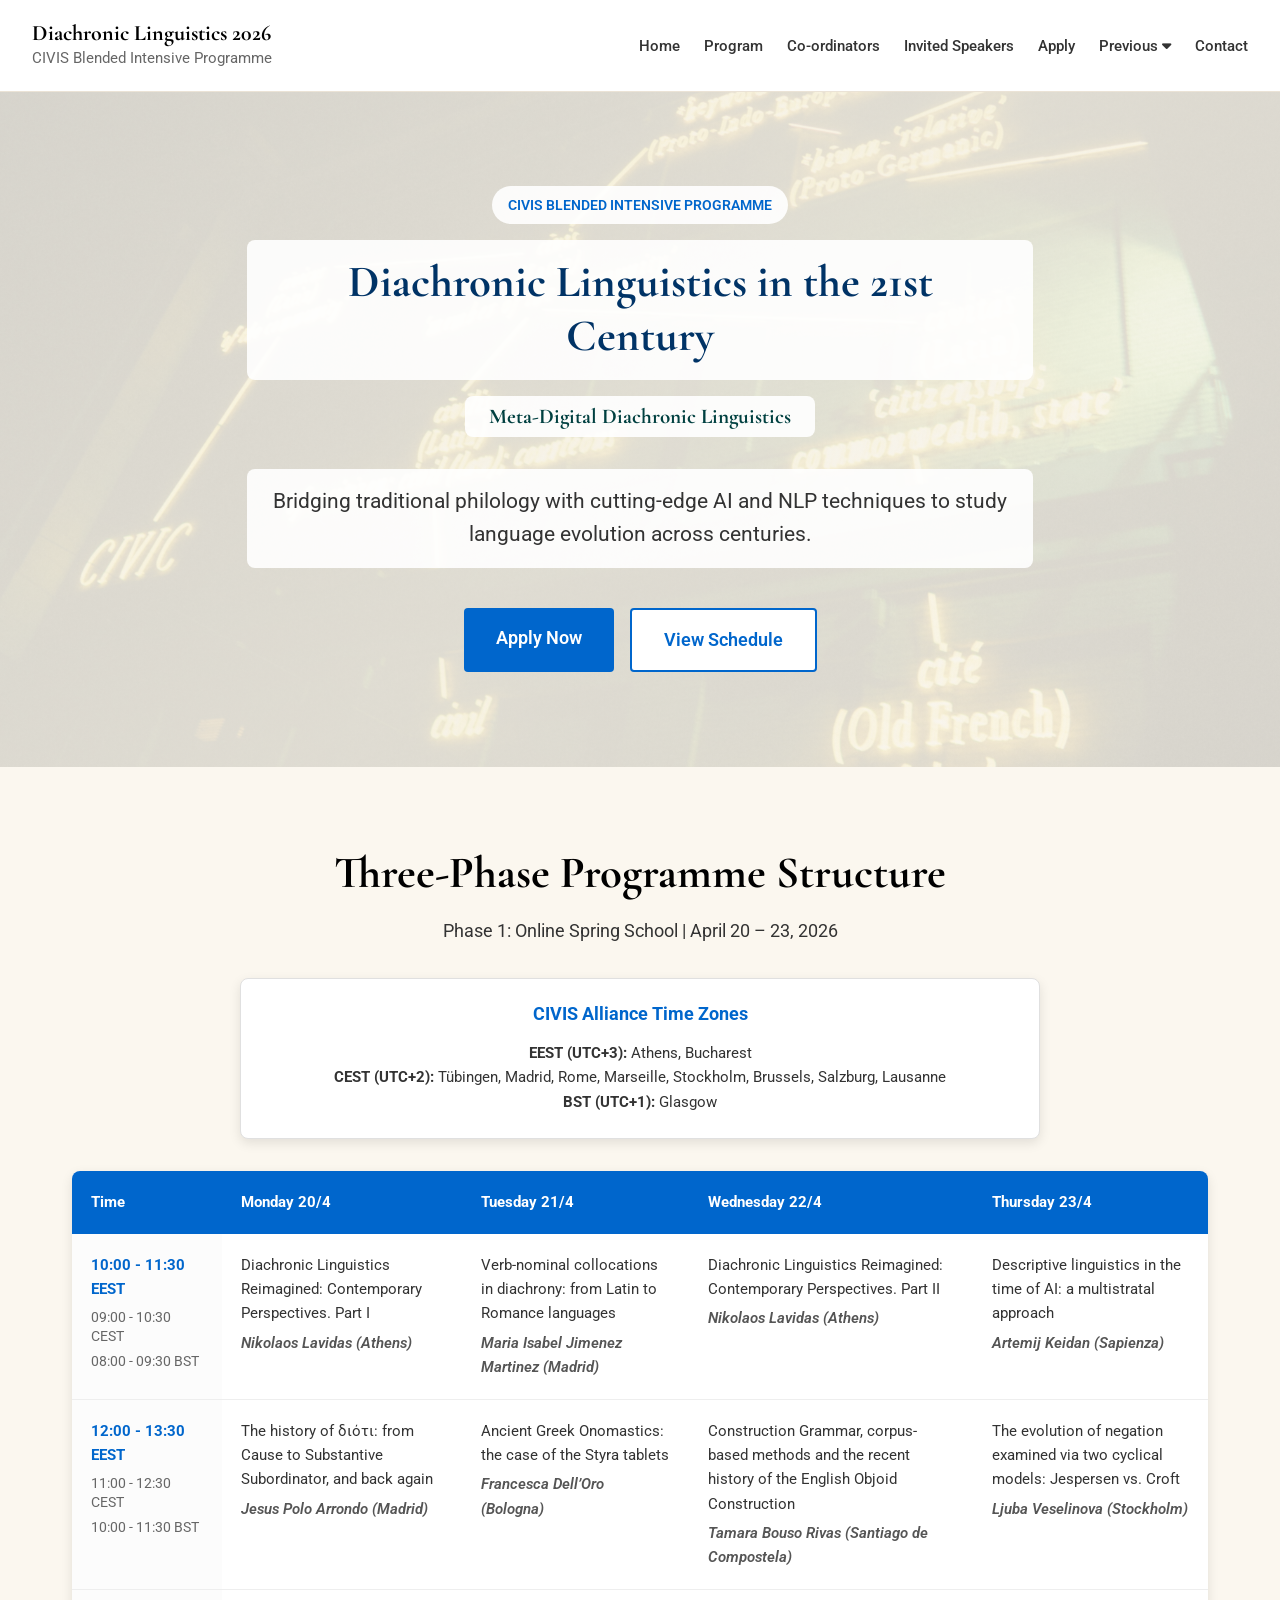
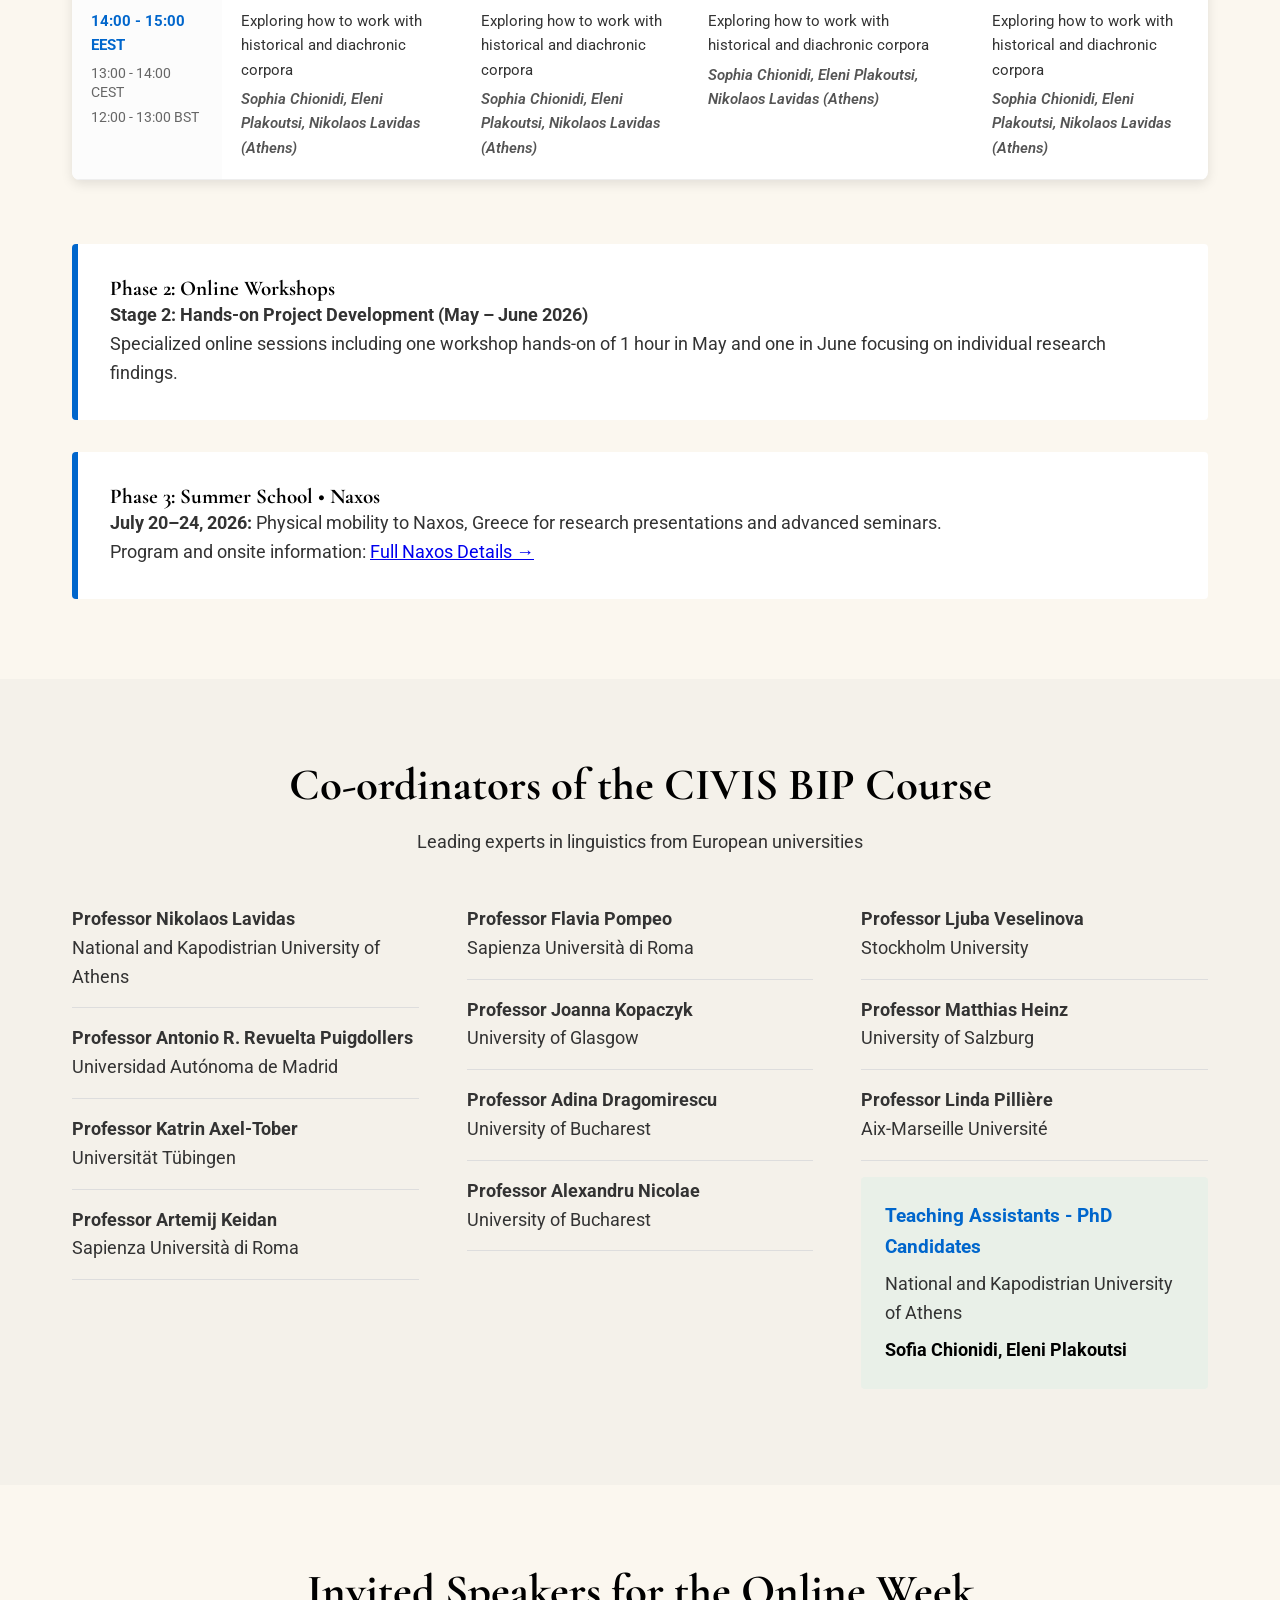
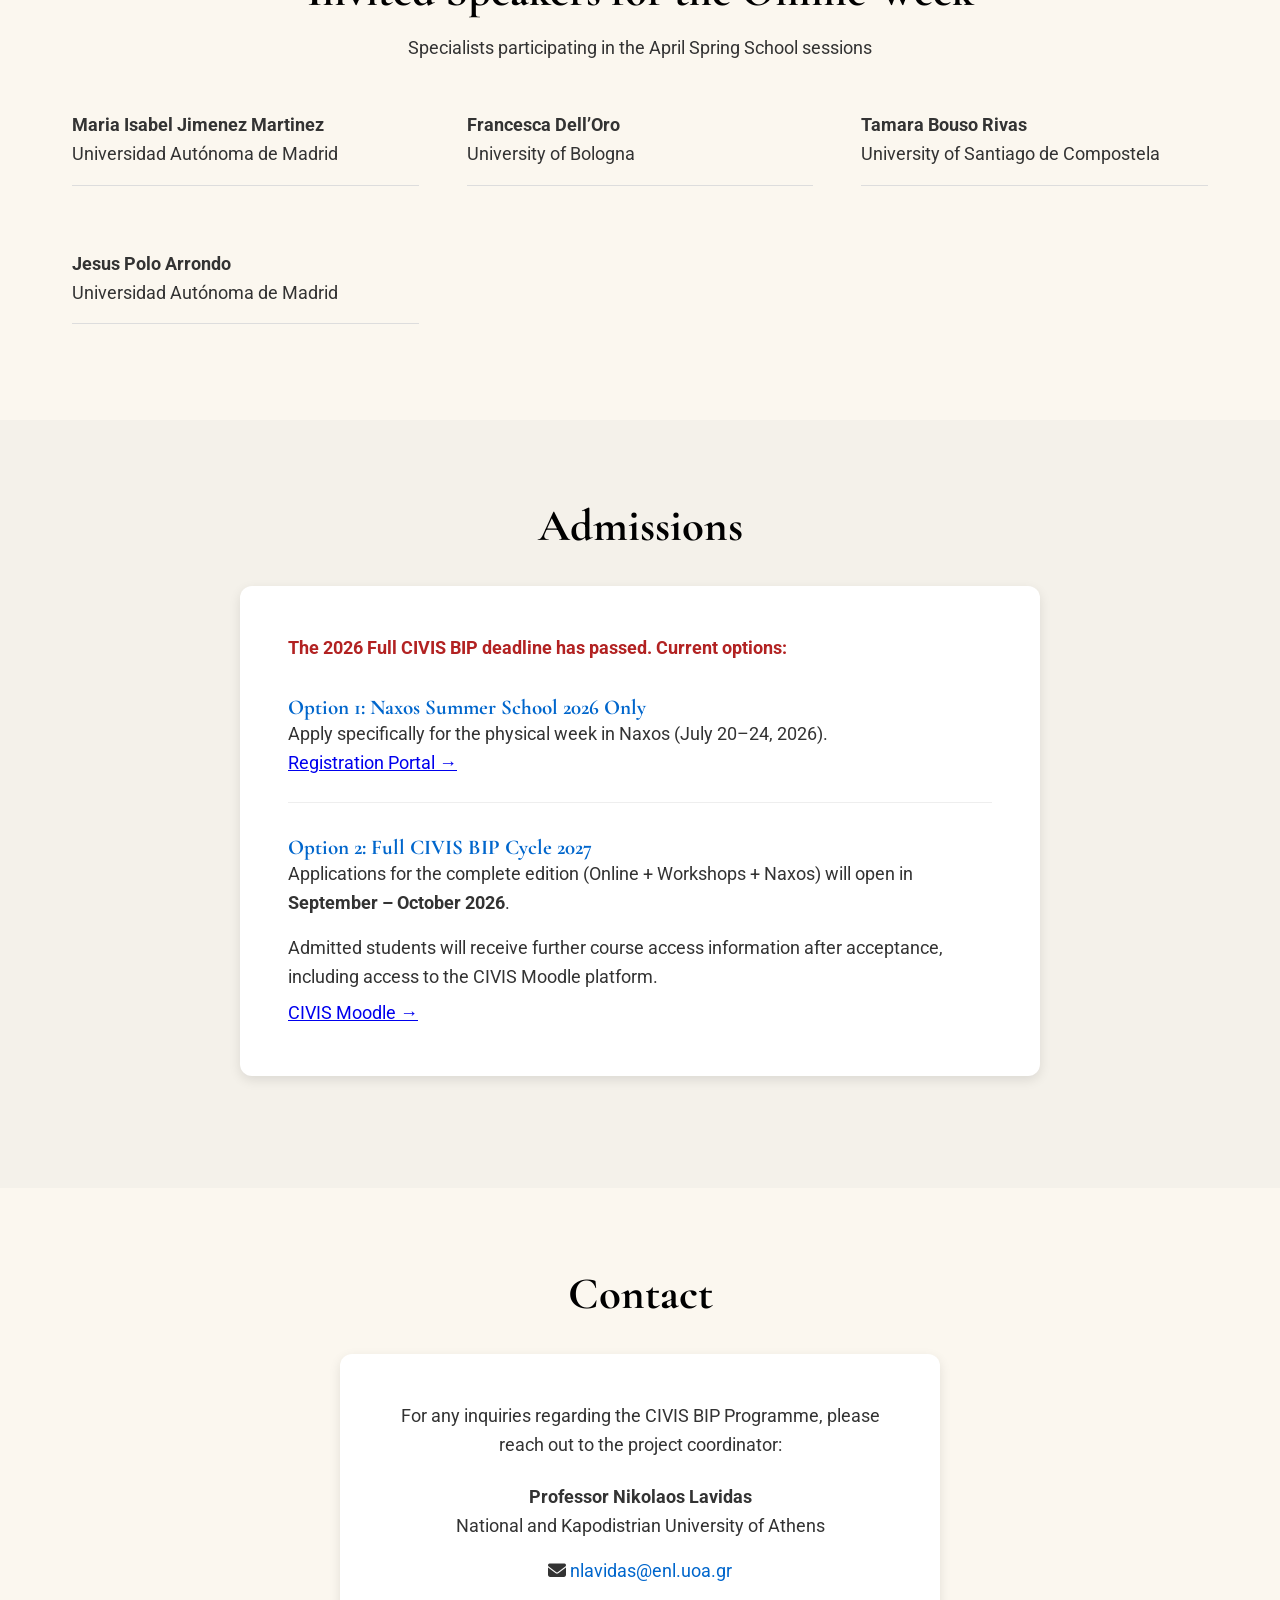
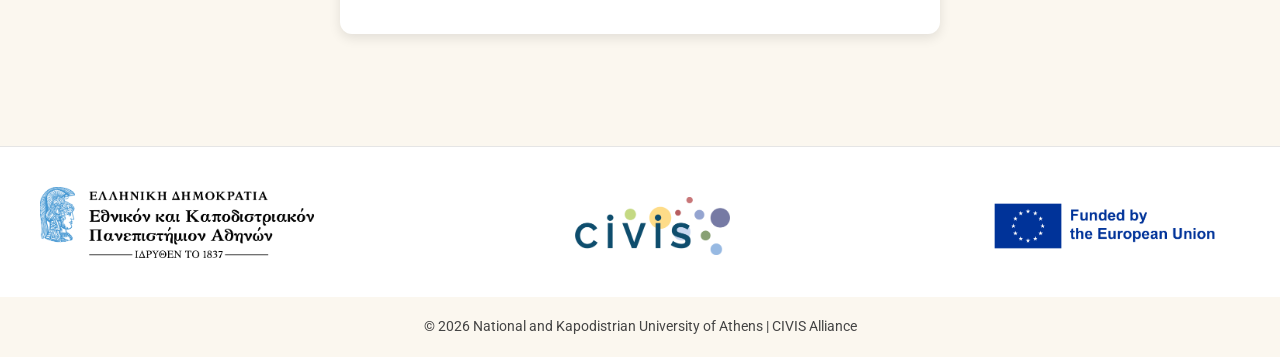
==== commit aa0f752e: "Update index.html" ====
--- a/index.html
+++ b/index.html
@@ -52,15 +52,25 @@
             background-color: var(--bg-page);
         }
 
-        h1, h2, h3, h4 {
+        h1,
+        h2,
+        h3,
+        h4 {
             font-family: var(--font-serif);
             font-weight: 700;
             color: var(--black);
             line-height: 1.2;
         }
 
-        h1 { font-size: 3.8rem; margin-bottom: 1.5rem; }
-        h2 { font-size: 2.8rem; margin-bottom: 1rem; }
+        h1 {
+            font-size: 3.8rem;
+            margin-bottom: 1.5rem;
+        }
+
+        h2 {
+            font-size: 2.8rem;
+            margin-bottom: 1rem;
+        }
 
         .container {
             max-width: 1200px;
@@ -68,7 +78,13 @@
             padding: 0 2rem;
         }
 
-        .text-center { text-align: center; }
+        .text-center {
+            text-align: center;
+        }
+
+        .lead {
+            font-size: 1.15rem;
+        }
 
         /* ==== Navigation ==== */
         nav {
@@ -89,14 +105,23 @@
             gap: 2rem;
         }
 
-        .nav-brand h1 { font-size: 1.375rem; margin: 0; }
-        .nav-brand p { font-size: 0.95rem; color: var(--gray); }
+        .nav-brand h1 {
+            font-size: 1.375rem;
+            margin: 0;
+            font-weight: 700;
+        }
+
+        .nav-brand p {
+            font-size: 0.95rem;
+            color: var(--gray);
+        }
 
         .nav-menu {
             display: flex;
             gap: 1.5rem;
             list-style: none;
             align-items: center;
+            flex-wrap: wrap;
         }
 
         .nav-menu a {
@@ -106,9 +131,14 @@
             text-decoration: none;
         }
 
-        .nav-menu a:hover { color: var(--accent); }
-
-        .dropdown { position: relative; }
+        .nav-menu a:hover {
+            color: var(--accent);
+        }
+
+        .dropdown {
+            position: relative;
+        }
+
         .dropdown-menu {
             display: none;
             position: absolute;
@@ -119,15 +149,25 @@
             border: 1px solid #ebe3d6;
             padding: 0.5rem 0;
             min-width: 220px;
+            z-index: 1001;
             list-style: none;
         }
-        .dropdown:hover .dropdown-menu { display: block; }
-        .dropdown-menu a { display: block; padding: 0.75rem 1rem; font-size: 0.9rem; border-bottom: 1px solid #f0f0f0; }
+
+        .dropdown:hover .dropdown-menu {
+            display: block;
+        }
+
+        .dropdown-menu a {
+            display: block;
+            padding: 0.75rem 1rem;
+            border-bottom: 1px solid #f0f0f0;
+            font-size: 0.9rem;
+        }
 
         /* ==== Hero ==== */
         .hero-large {
             position: relative;
-            min-height: 70vh;
+            min-height: 75vh;
             background-image: url(assets/images/pexels-athena-3009971.jpg);
             background-size: cover;
             background-position: center;
@@ -138,14 +178,22 @@
 
         .hero-overlay {
             position: absolute;
-            inset: 0;
-            background: linear-gradient(135deg, rgba(251, 247, 239, 0.85) 0%, rgba(246, 242, 232, 0.9) 100%);
+            top: 0;
+            left: 0;
+            right: 0;
+            bottom: 0;
+            background: linear-gradient(135deg, rgba(251, 247, 239, 0.85) 0%, rgba(246, 242, 232, 0.9) 50%, rgba(251, 247, 239, 0.85) 100%);
             display: flex;
             align-items: center;
             justify-content: center;
         }
 
-        .hero-text { text-align: center; max-width: 850px; padding: 2rem; }
+        .hero-text {
+            text-align: center;
+            max-width: 850px;
+            padding: 2rem;
+        }
+
         .hero-badge {
             display: inline-block;
             background: rgba(255, 255, 255, 0.9);
@@ -155,7 +203,7 @@
             font-weight: 600;
             margin-bottom: 1rem;
             text-transform: uppercase;
-            font-size: 0.8rem;
+            font-size: 0.875rem;
         }
 
         /* ==== Program Table ==== */
@@ -170,28 +218,51 @@
             font-size: 0.95rem;
         }
 
-        .program-table th { background: var(--accent); color: white; padding: 1.2rem; text-align: left; }
-        .program-table td { padding: 1.2rem; border-bottom: 1px solid #eee; vertical-align: top; }
+        .program-table th {
+            background: var(--accent);
+            color: white;
+            padding: 1.2rem;
+            text-align: left;
+        }
+
+        .program-table td {
+            padding: 1.2rem;
+            border-bottom: 1px solid #eee;
+            vertical-align: top;
+        }
 
         .time-col {
             font-weight: 700;
-            width: 160px;
+            width: 150px;
             color: var(--accent);
             background: #fcfcfc;
         }
 
+        .time-secondary {
+            color: var(--gray);
+            font-weight: 400;
+            font-size: 0.85rem;
+            display: block;
+            margin-top: 0.4rem;
+            line-height: 1.4;
+        }
+
         .slot-speaker {
             display: block;
-            margin-top: 6px;
+            margin-top: 5px;
             font-weight: 600;
             color: #555;
             font-style: italic;
-            font-size: 0.9rem;
         }
 
         /* ==== Sections ==== */
-        .content-section { padding: 5rem 0; }
-        .bg-light { background: #f4f1ea; }
+        .content-section {
+            padding: 5rem 0;
+        }
+
+        .bg-light {
+            background: #f4f1ea;
+        }
 
         .faculty-list {
             display: grid;
@@ -206,11 +277,12 @@
             margin-bottom: 1rem;
         }
 
-        /* ==== EU Footer ==== */
+        /* ==== EU Footer Upgrade ==== */
         .eu-footer {
             border-top: 1px solid #e5e5e5;
             background: #ffffff;
-            padding: 2.5rem 1rem;
+            padding: 2.5rem 1rem 2rem;
+            margin-top: 0;
         }
 
         .eu-footer-inner {
@@ -219,25 +291,53 @@
             display: flex;
             justify-content: space-between;
             align-items: center;
+            gap: 2rem;
             flex-wrap: wrap;
-            gap: 2rem;
-        }
-
-        .eu-footer img { height: 60px; width: auto; object-fit: contain; }
-
-        .eu-disclaimer {
-            text-align: center;
-            font-size: 0.75rem;
-            color: #666;
-            margin-top: 1.5rem;
-            max-width: 900px;
-            margin-inline: auto;
+        }
+
+        .eu-left,
+        .eu-center,
+        .eu-right {
+            display: flex;
+            align-items: center;
+            justify-content: center;
+        }
+
+        .eu-left img {
+            height: 78px;
+            width: auto;
+            object-fit: contain;
+        }
+
+        .eu-center img {
+            height: 58px;
+            width: auto;
+            object-fit: contain;
+        }
+
+        .eu-right {
+            gap: 1rem;
+        }
+
+        .eu-right img {
+            height: 52px;
+            width: auto;
+            object-fit: contain;
+        }
+
+        .eu-text {
+            font-size: 0.85rem;
+            color: #333;
+            max-width: 280px;
+            line-height: 1.4;
+            font-weight: 500;
         }
 
         footer.site-footer {
             text-align: center;
-            padding: 1.5rem;
+            padding: 1.2rem;
             font-size: 0.85rem;
+            color: #444;
             background: #fbf7ef;
         }
 
@@ -245,8 +345,8 @@
             position: fixed;
             bottom: 2rem;
             right: 2rem;
-            width: 45px;
-            height: 45px;
+            width: 50px;
+            height: 50px;
             border-radius: 50%;
             background: var(--accent);
             color: white;
@@ -256,19 +356,52 @@
             align-items: center;
             justify-content: center;
             z-index: 1000;
+            box-shadow: var(--shadow);
         }
 
         @media (max-width: 992px) {
-            .faculty-list { grid-template-columns: 1fr; }
-            .nav-container { flex-direction: column; align-items: flex-start; }
-            .nav-menu { flex-wrap: wrap; gap: 1rem; }
+            .faculty-list {
+                grid-template-columns: 1fr;
+            }
+
+            .nav-container {
+                flex-direction: column;
+                align-items: flex-start;
+            }
+
+            .nav-menu {
+                gap: 1rem;
+            }
         }
 
         @media (max-width: 768px) {
-            h1 { font-size: 2.2rem; }
-            h2 { font-size: 1.8rem; }
-            .program-table { display: block; overflow-x: auto; }
-            .eu-footer-inner { flex-direction: column; text-align: center; }
+            h1 {
+                font-size: 2.5rem;
+            }
+
+            h2 {
+                font-size: 2rem;
+            }
+
+            .program-table {
+                font-size: 0.85rem;
+                display: block;
+                overflow-x: auto;
+            }
+
+            .hero-text div[style*="display: flex"] {
+                flex-direction: column;
+                align-items: center;
+            }
+
+            .eu-footer-inner {
+                flex-direction: column;
+                text-align: center;
+            }
+
+            .eu-right {
+                flex-direction: column;
+            }
         }
     </style>
 </head>
@@ -290,7 +423,7 @@
                     <a href="#" class="dropdown-toggle" onclick="return false;">Previous <i class="fas fa-caret-down"></i></a>
                     <ul class="dropdown-menu">
                         <li><a href="https://conferences.uoa.gr/event/92/page/705-diachronic-linguistics-in-the-21st-century" target="_blank">2025 Programme</a></li>
-                        <li><a href="https://conferences.uoa.gr/event/92/page/715-previous-years" target="_blank">Older Years</a></li>
+                        <li><a href="https://conferences.uoa.gr/event/92/page/715-previous-years" target="_blank">Older Years (2024 & before)</a></li>
                     </ul>
                 </li>
                 <li><a href="#contact">Contact</a></li>
@@ -302,12 +435,12 @@
         <div class="hero-overlay">
             <div class="hero-text">
                 <div class="hero-badge">CIVIS Blended Intensive Programme</div>
-                <h2 style="color: #003366; background: rgba(255,255,255,0.8); padding: 1rem; border-radius: 8px;">Diachronic Linguistics in the 21st Century</h2>
-                <h3 style="color: #004040; margin-top: 1rem;">Meta-Digital Diachronic Linguistics</h3>
-                <p style="font-size: 1.2rem; margin: 1.5rem 0; background: rgba(255,255,255,0.8); padding: 0.5rem; border-radius: 4px;">Bridging traditional philology with AI and NLP to study language evolution.</p>
+                <h2 style="color: #003366; margin-bottom: 1rem; font-weight: 700; background: rgba(255,255,255,0.9); padding: 1rem 2rem; border-radius: 8px; display: inline-block;">Diachronic Linguistics in the 21st Century</h2>
+                <h3 style="color: #004040; margin-bottom: 2rem; background: rgba(255,255,255,0.9); padding: 0.5rem 1.5rem; border-radius: 8px; display: inline-block;">Meta-Digital Diachronic Linguistics</h3>
+                <p style="font-size: 1.3rem; margin-bottom: 2.5rem; background: rgba(255,255,255,0.9); padding: 1rem; border-radius: 8px;">Bridging traditional philology with cutting-edge AI and NLP techniques to study language evolution across centuries.</p>
                 <div style="display: flex; gap: 1rem; justify-content: center; flex-wrap: wrap;">
-                    <a href="#registration" style="background: var(--accent); color:white; padding: 0.8rem 1.5rem; text-decoration:none; border-radius:4px; font-weight:600;">Apply Now</a>
-                    <a href="#program" style="border: 2px solid var(--accent); color:var(--accent); padding: 0.8rem 1.5rem; text-decoration:none; border-radius:4px; font-weight:600; background: white;">View Schedule</a>
+                    <a href="#registration" style="background: var(--accent); color:white; padding: 1rem 2rem; text-decoration:none; border-radius:4px; font-weight:600;">Apply Now</a>
+                    <a href="#program" style="border: 2px solid var(--accent); color:var(--accent); padding: 1rem 2rem; text-decoration:none; border-radius:4px; font-weight:600; background: white;">View Schedule</a>
                 </div>
             </div>
         </div>
@@ -315,15 +448,24 @@
 
     <section id="program" class="content-section">
         <div class="container">
-            <div class="text-center" style="margin-bottom: 2rem;">
-                <h2>Spring School Programme</h2>
-                <p>Phase 1: Online Sessions | April 20 – 23, 2026</p>
+            <div class="text-center">
+                <h2>Three-Phase Programme Structure</h2>
+                <p class="lead">Phase 1: Online Spring School | April 20 – 23, 2026</p>
+            </div>
+
+            <div style="background: #ffffff; border-radius: 8px; padding: 1.5rem; margin: 2rem auto; border: 1px solid #e0e0e0; text-align: center; max-width: 800px; box-shadow: var(--shadow);">
+                <h3 style="margin-top: 0; margin-bottom: 1rem; color: var(--accent); font-size: 1.15rem; font-family: var(--font-sans);">CIVIS Alliance Time Zones</h3>
+                <p style="margin: 0; line-height: 1.6; font-size: 0.95rem;">
+                    <strong>EEST (UTC+3):</strong> Athens, Bucharest<br>
+                    <strong>CEST (UTC+2):</strong> Tübingen, Madrid, Rome, Marseille, Stockholm, Brussels, Salzburg, Lausanne<br>
+                    <strong>BST (UTC+1):</strong> Glasgow
+                </p>
             </div>
 
             <table class="program-table">
                 <thead>
                     <tr>
-                        <th>Time (EEST)</th>
+                        <th>Time</th>
                         <th>Monday 20/4</th>
                         <th>Tuesday 21/4</th>
                         <th>Wednesday 22/4</th>
@@ -332,38 +474,51 @@
                 </thead>
                 <tbody>
                     <tr>
-                        <td class="time-col">10:00 - 11:30</td>
+                        <td class="time-col">
+                            10:00 - 11:30 EEST
+                            <span class="time-secondary">09:00 - 10:30 CEST</span>
+                            <span class="time-secondary">08:00 - 09:30 BST</span>
+                        </td>
                         <td>Diachronic Linguistics Reimagined: Contemporary Perspectives. Part I<span class="slot-speaker">Nikolaos Lavidas (Athens)</span></td>
                         <td>Verb-nominal collocations in diachrony: from Latin to Romance languages<span class="slot-speaker">Maria Isabel Jimenez Martinez (Madrid)</span></td>
                         <td>Diachronic Linguistics Reimagined: Contemporary Perspectives. Part II<span class="slot-speaker">Nikolaos Lavidas (Athens)</span></td>
                         <td>Descriptive linguistics in the time of AI: a multistratal approach<span class="slot-speaker">Artemij Keidan (Sapienza)</span></td>
                     </tr>
                     <tr>
-                        <td class="time-col">12:00 - 13:30</td>
+                        <td class="time-col">
+                            12:00 - 13:30 EEST
+                            <span class="time-secondary">11:00 - 12:30 CEST</span>
+                            <span class="time-secondary">10:00 - 11:30 BST</span>
+                        </td>
                         <td>The history of διότι: from Cause to Substantive Subordinator, and back again<span class="slot-speaker">Jesus Polo Arrondo (Madrid)</span></td>
                         <td>Ancient Greek Onomastics: the case of the Styra tablets<span class="slot-speaker">Francesca Dell’Oro (Bologna)</span></td>
                         <td>Construction Grammar, corpus-based methods and the recent history of the English Objoid Construction<span class="slot-speaker">Tamara Bouso Rivas (Santiago de Compostela)</span></td>
                         <td>The evolution of negation examined via two cyclical models: Jespersen vs. Croft<span class="slot-speaker">Ljuba Veselinova (Stockholm)</span></td>
                     </tr>
                     <tr>
-                        <td class="time-col">14:00 - 15:00</td>
-                        <td>Exploring how to work with historical and diachronic corpora<span class="slot-speaker">S. Chionidi, E. Plakoutsi, N. Lavidas (Athens)</span></td>
-                        <td>Exploring how to work with historical and diachronic corpora<span class="slot-speaker">S. Chionidi, E. Plakoutsi, N. Lavidas (Athens)</span></td>
-                        <td>Exploring how to work with historical and diachronic corpora<span class="slot-speaker">S. Chionidi, E. Plakoutsi, N. Lavidas (Athens)</span></td>
-                        <td>Exploring how to work with historical and diachronic corpora<span class="slot-speaker">S. Chionidi, E. Plakoutsi, N. Lavidas (Athens)</span></td>
+                        <td class="time-col">
+                            14:00 - 15:00 EEST
+                            <span class="time-secondary">13:00 - 14:00 CEST</span>
+                            <span class="time-secondary">12:00 - 13:00 BST</span>
+                        </td>
+                        <td>Exploring how to work with historical and diachronic corpora<span class="slot-speaker">Sophia Chionidi, Eleni Plakoutsi, Nikolaos Lavidas (Athens)</span></td>
+                        <td>Exploring how to work with historical and diachronic corpora<span class="slot-speaker">Sophia Chionidi, Eleni Plakoutsi, Nikolaos Lavidas (Athens)</span></td>
+                        <td>Exploring how to work with historical and diachronic corpora<span class="slot-speaker">Sophia Chionidi, Eleni Plakoutsi, Nikolaos Lavidas (Athens)</span></td>
+                        <td>Exploring how to work with historical and diachronic corpora<span class="slot-speaker">Sophia Chionidi, Eleni Plakoutsi, Nikolaos Lavidas (Athens)</span></td>
                     </tr>
                 </tbody>
             </table>
 
-            <div style="margin-top: 3rem; display: grid; gap: 2rem; grid-template-columns: repeat(auto-fit, minmax(300px, 1fr));">
-                <div style="padding: 1.5rem; background: #fff; border-left: 5px solid var(--accent); box-shadow: var(--shadow);">
-                    <h3>Phase 2: Workshops</h3>
-                    <p><strong>May – June 2026:</strong> Specialized online sessions focusing on hands-on project development and research findings.</p>
-                </div>
-                <div style="padding: 1.5rem; background: #fff; border-left: 5px solid var(--accent); box-shadow: var(--shadow);">
-                    <h3>Phase 3: Physical Mobility</h3>
-                    <p><strong>July 20–24, 2026:</strong> Physical mobility to <strong>Naxos, Greece</strong> for advanced seminars and research presentations.</p>
-                </div>
+            <div style="margin-top: 4rem; padding: 2rem; background: #fff; border-left: 6px solid var(--accent); border-radius: 4px;">
+                <h3>Phase 2: Online Workshops</h3>
+                <p><strong>Stage 2: Hands-on Project Development (May – June 2026)</strong></p>
+                <p>Specialized online sessions including one workshop hands-on of 1 hour in May and one in June focusing on individual research findings.</p>
+            </div>
+
+            <div style="margin-top: 2rem; padding: 2rem; background: #fff; border-left: 6px solid var(--accent); border-radius: 4px;">
+                <h3>Phase 3: Summer School • Naxos</h3>
+                <p><strong>July 20–24, 2026:</strong> Physical mobility to Naxos, Greece for research presentations and advanced seminars.</p>
+                <p>Program and onsite information: <a href="https://athdgc.github.io/naxos-summer-school-2026/" target="_blank">Full Naxos Details &rarr;</a></p>
             </div>
         </div>
     </section>
@@ -371,26 +526,77 @@
     <section id="coordinators" class="content-section bg-light">
         <div class="container">
             <div class="text-center" style="margin-bottom: 3rem;">
-                <h2>Course Co-ordinators</h2>
-            </div>
+                <h2>Co-ordinators of the CIVIS BIP Course</h2>
+                <p>Leading experts in linguistics from European universities</p>
+            </div>
+
             <div class="faculty-list">
                 <div class="faculty-compact">
-                    <div><strong>Nikolaos Lavidas</strong><p>NKUA (Athens)</p></div>
-                    <div><strong>Antonio R. Revuelta Puigdollers</strong><p>UAM (Madrid)</p></div>
-                    <div><strong>Katrin Axel-Tober</strong><p>Tübingen</p></div>
+                    <div><strong>Professor Nikolaos Lavidas</strong><p>National and Kapodistrian University of Athens</p></div>
+                    <div><strong>Professor Antonio R. Revuelta Puigdollers</strong><p>Universidad Autónoma de Madrid</p></div>
+                    <div><strong>Professor Katrin Axel-Tober</strong><p>Universität Tübingen</p></div>
+                    <div><strong>Professor Artemij Keidan</strong><p>Sapienza Università di Roma</p></div>
                 </div>
                 <div class="faculty-compact">
-                    <div><strong>Artemij Keidan</strong><p>Sapienza (Rome)</p></div>
-                    <div><strong>Joanna Kopaczyk</strong><p>Glasgow</p></div>
-                    <div><strong>Adina Dragomirescu</strong><p>Bucharest</p></div>
+                    <div><strong>Professor Flavia Pompeo</strong><p>Sapienza Università di Roma</p></div>
+                    <div><strong>Professor Joanna Kopaczyk</strong><p>University of Glasgow</p></div>
+                    <div><strong>Professor Adina Dragomirescu</strong><p>University of Bucharest</p></div>
+                    <div><strong>Professor Alexandru Nicolae</strong><p>University of Bucharest</p></div>
                 </div>
                 <div class="faculty-compact">
-                    <div><strong>Ljuba Veselinova</strong><p>Stockholm</p></div>
-                    <div><strong>Matthias Heinz</strong><p>Salzburg</p></div>
-                    <div style="background:#eef5ff; padding: 1rem; border:none; border-radius: 4px;">
-                        <strong>Teaching Assistants</strong>
-                        <p>Sofia Chionidi, Eleni Plakoutsi (Athens)</p>
+                    <div><strong>Professor Ljuba Veselinova</strong><p>Stockholm University</p></div>
+                    <div><strong>Professor Matthias Heinz</strong><p>University of Salzburg</p></div>
+                    <div><strong>Professor Linda Pillière</strong><p>Aix-Marseille Université</p></div>
+                    <div style="border:none; background:#e9f0e8; padding:1.5rem; border-radius:4px;">
+                        <strong style="font-size: 1.2rem; color: var(--accent); display: block; margin-bottom: 0.5rem;">Teaching Assistants - PhD Candidates</strong>
+                        <p style="margin-bottom: 0.5rem;">National and Kapodistrian University of Athens</p>
+                        <strong style="font-size: 1.1rem; color: var(--black);">Sofia Chionidi, Eleni Plakoutsi</strong>
                     </div>
+                </div>
+            </div>
+        </div>
+    </section>
+
+    <section id="invited" class="content-section">
+        <div class="container">
+            <div class="text-center" style="margin-bottom: 3rem;">
+                <h2>Invited Speakers for the Online Week</h2>
+                <p>Specialists participating in the April Spring School sessions</p>
+            </div>
+            <div class="faculty-list">
+                <div class="faculty-compact">
+                    <div><strong>Maria Isabel Jimenez Martinez</strong><p>Universidad Autónoma de Madrid</p></div>
+                </div>
+                <div class="faculty-compact">
+                    <div><strong>Francesca Dell’Oro</strong><p>University of Bologna</p></div>
+                </div>
+                <div class="faculty-compact">
+                    <div><strong>Tamara Bouso Rivas</strong><p>University of Santiago de Compostela</p></div>
+                </div>
+                <div class="faculty-compact">
+                    <div><strong>Jesus Polo Arrondo</strong><p>Universidad Autónoma de Madrid</p></div>
+                </div>
+            </div>
+        </div>
+    </section>
+
+    <section id="registration" class="content-section bg-light">
+        <div class="container text-center">
+            <h2>Admissions</h2>
+            <div style="background: white; padding: 3rem; border-radius: 12px; max-width: 800px; margin: 2rem auto; text-align: left; box-shadow: var(--shadow);">
+                <p style="color: #b22222; font-weight: 700; margin-bottom: 2rem;">The 2026 Full CIVIS BIP deadline has passed. Current options:</p>
+                <div style="margin-bottom: 2rem; border-bottom: 1px solid #eee; padding-bottom: 1.5rem;">
+                    <h3 style="color: var(--accent);">Option 1: Naxos Summer School 2026 Only</h3>
+                    <p>Apply specifically for the physical week in Naxos (July 20–24, 2026).</p>
+                    <a href="https://athdgc.github.io/naxos-summer-school-2026/" target="_blank">Registration Portal &rarr;</a>
+                </div>
+                <div>
+                    <h3 style="color: var(--accent);">Option 2: Full CIVIS BIP Cycle 2027</h3>
+                    <p>Applications for the complete edition (Online + Workshops + Naxos) will open in <strong>September – October 2026</strong>.</p>
+                    <p style="margin-top: 1rem;">Admitted students will receive further course access information after acceptance, including access to the CIVIS Moodle platform.</p>
+                    <p style="margin-top: 0.5rem;">
+                        <a href="https://moodle.civis.eu/login/index.php" target="_blank" rel="noopener noreferrer">CIVIS Moodle &rarr;</a>
+                    </p>
                 </div>
             </div>
         </div>
@@ -399,21 +605,30 @@
     <section id="contact" class="content-section">
         <div class="container text-center">
             <h2>Contact</h2>
-            <div style="background: white; padding: 2rem; border-radius: 8px; max-width: 500px; margin: 2rem auto; box-shadow: var(--shadow);">
-                <p>Coordinator: <strong>Professor Nikolaos Lavidas</strong></p>
-                <p><i class="fas fa-envelope"></i> <a href="mailto:nlavidas@enl.uoa.gr" style="color: var(--accent); text-decoration: none;">nlavidas@enl.uoa.gr</a></p>
+            <div style="background: white; padding: 3rem; border-radius: 12px; max-width: 600px; margin: 2rem auto; box-shadow: var(--shadow);">
+                <p>For any inquiries regarding the CIVIS BIP Programme, please reach out to the project coordinator:</p>
+                <div style="margin-top: 1.5rem;">
+                    <strong>Professor Nikolaos Lavidas</strong>
+                    <p>National and Kapodistrian University of Athens</p>
+                    <p style="margin-top: 1rem;"><i class="fas fa-envelope"></i> <a href="mailto:nlavidas@enl.uoa.gr" style="color: var(--accent); text-decoration: none;">nlavidas@enl.uoa.gr</a></p>
+                </div>
             </div>
         </div>
     </section>
 
     <section class="eu-footer">
         <div class="eu-footer-inner">
-            <img src="assets/logo_ekpa_new.png" alt="NKUA Logo">
-            <img src="assets/civis-light-1-1600x1600-resize.png" alt="CIVIS Logo">
-            <img src="assets/funded%20by%20EU.png" alt="EU Funded">
-        </div>
-        <div class="eu-disclaimer">
-            Views and opinions expressed are those of the author(s) only and do not necessarily reflect those of the European Union or the CIVIS Alliance.
+            <div class="eu-left">
+                <img src="assets/logo_ekpa_new.png" alt="National and Kapodistrian University of Athens">
+            </div>
+            <div class="eu-center">
+                <img src="assets/civis-light-1-1600x1600-resize.png" alt="CIVIS Alliance">
+            </div>
+            <div class="eu-right">
+                <img src="assets/funded%20by%20EU.png" alt="European Union">
+                <div class="eu-text">
+                </div>
+            </div>
         </div>
     </section>
 
@@ -421,16 +636,19 @@
         <p>&copy; 2026 National and Kapodistrian University of Athens | CIVIS Alliance</p>
     </footer>
 
-    <button id="back-to-top" class="back-to-top" title="Top">
+    <button id="back-to-top" class="back-to-top" aria-label="Back to top">
         <i class="fas fa-arrow-up"></i>
     </button>
 
     <script>
-        const btn = document.getElementById('back-to-top');
         window.addEventListener('scroll', () => {
-            btn.style.display = window.scrollY > 400 ? 'flex' : 'none';
+            const btn = document.getElementById('back-to-top');
+            btn.style.display = window.pageYOffset > 400 ? 'flex' : 'none';
         });
-        btn.onclick = () => window.scrollTo({ top: 0, behavior: 'smooth' });
+
+        document.getElementById('back-to-top').addEventListener('click', () =>
+            window.scrollTo({ top: 0, behavior: 'smooth' })
+        );
     </script>
 </body>
 
